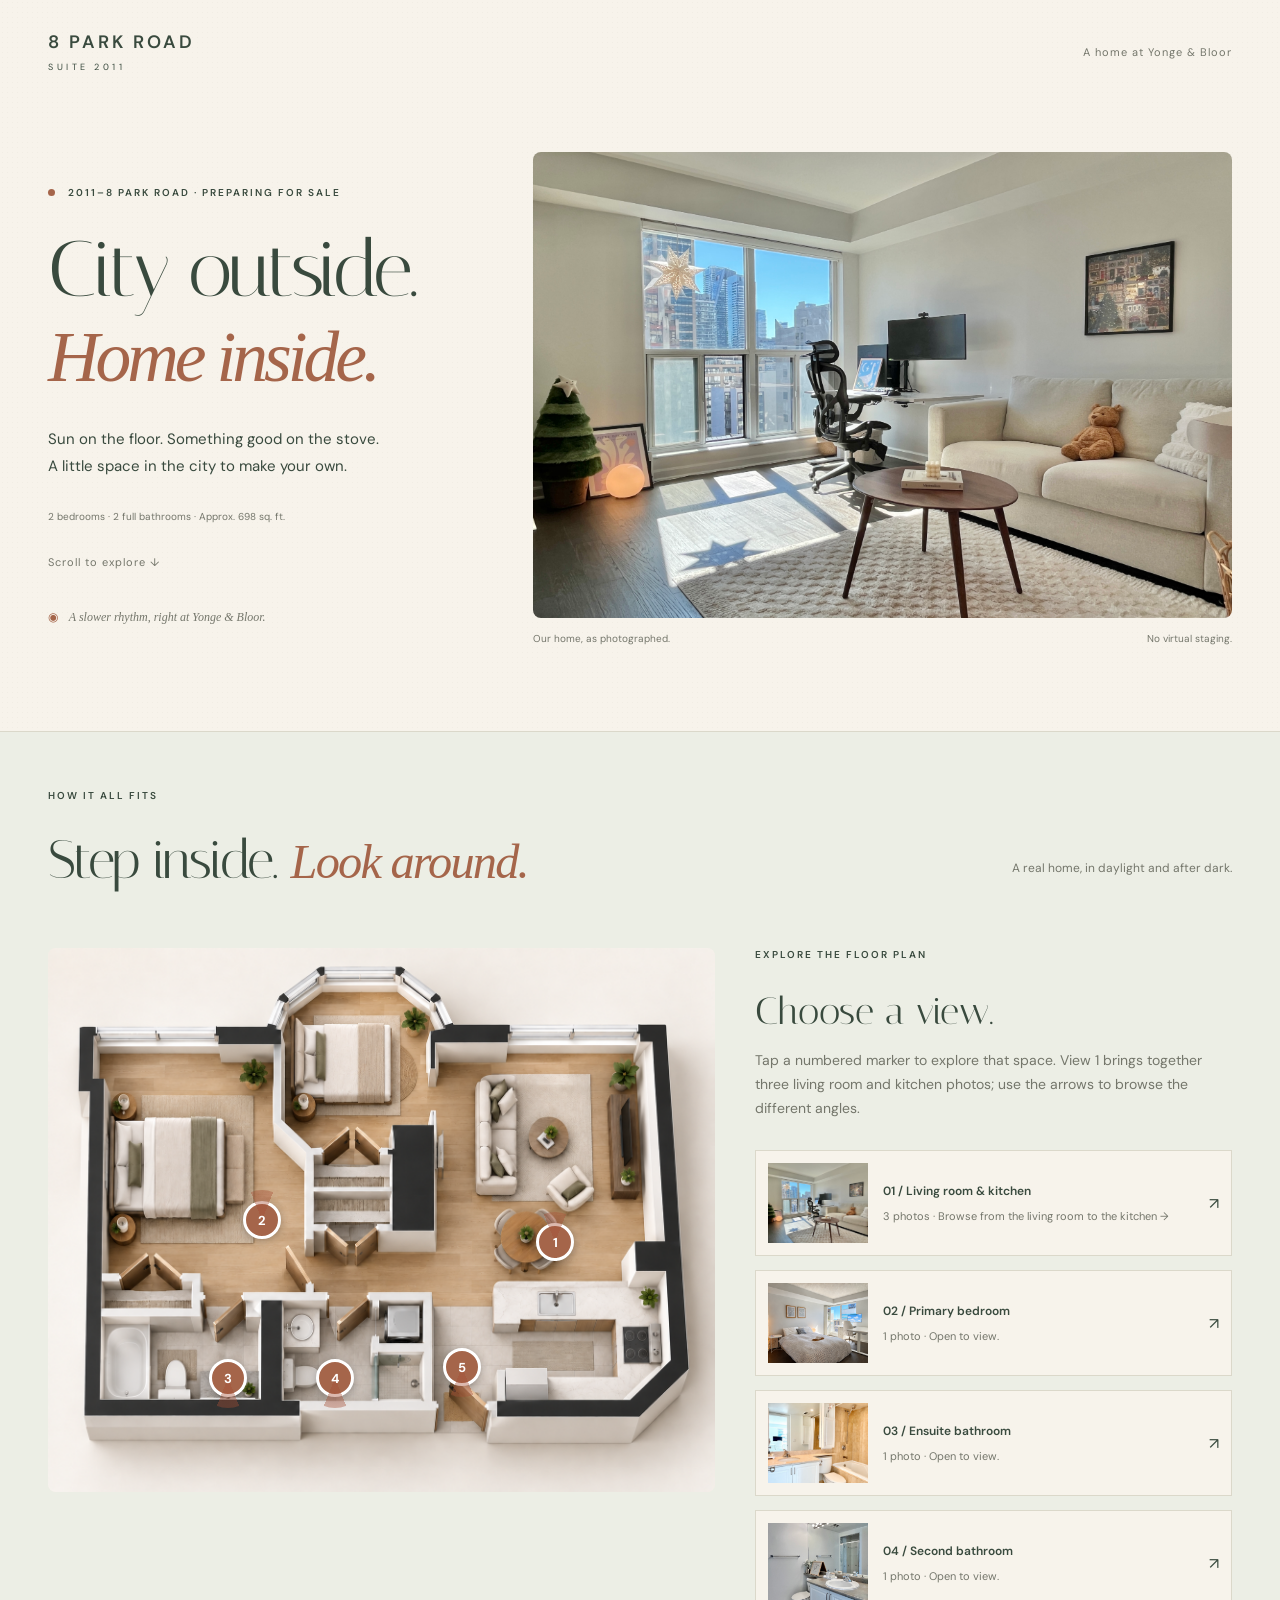
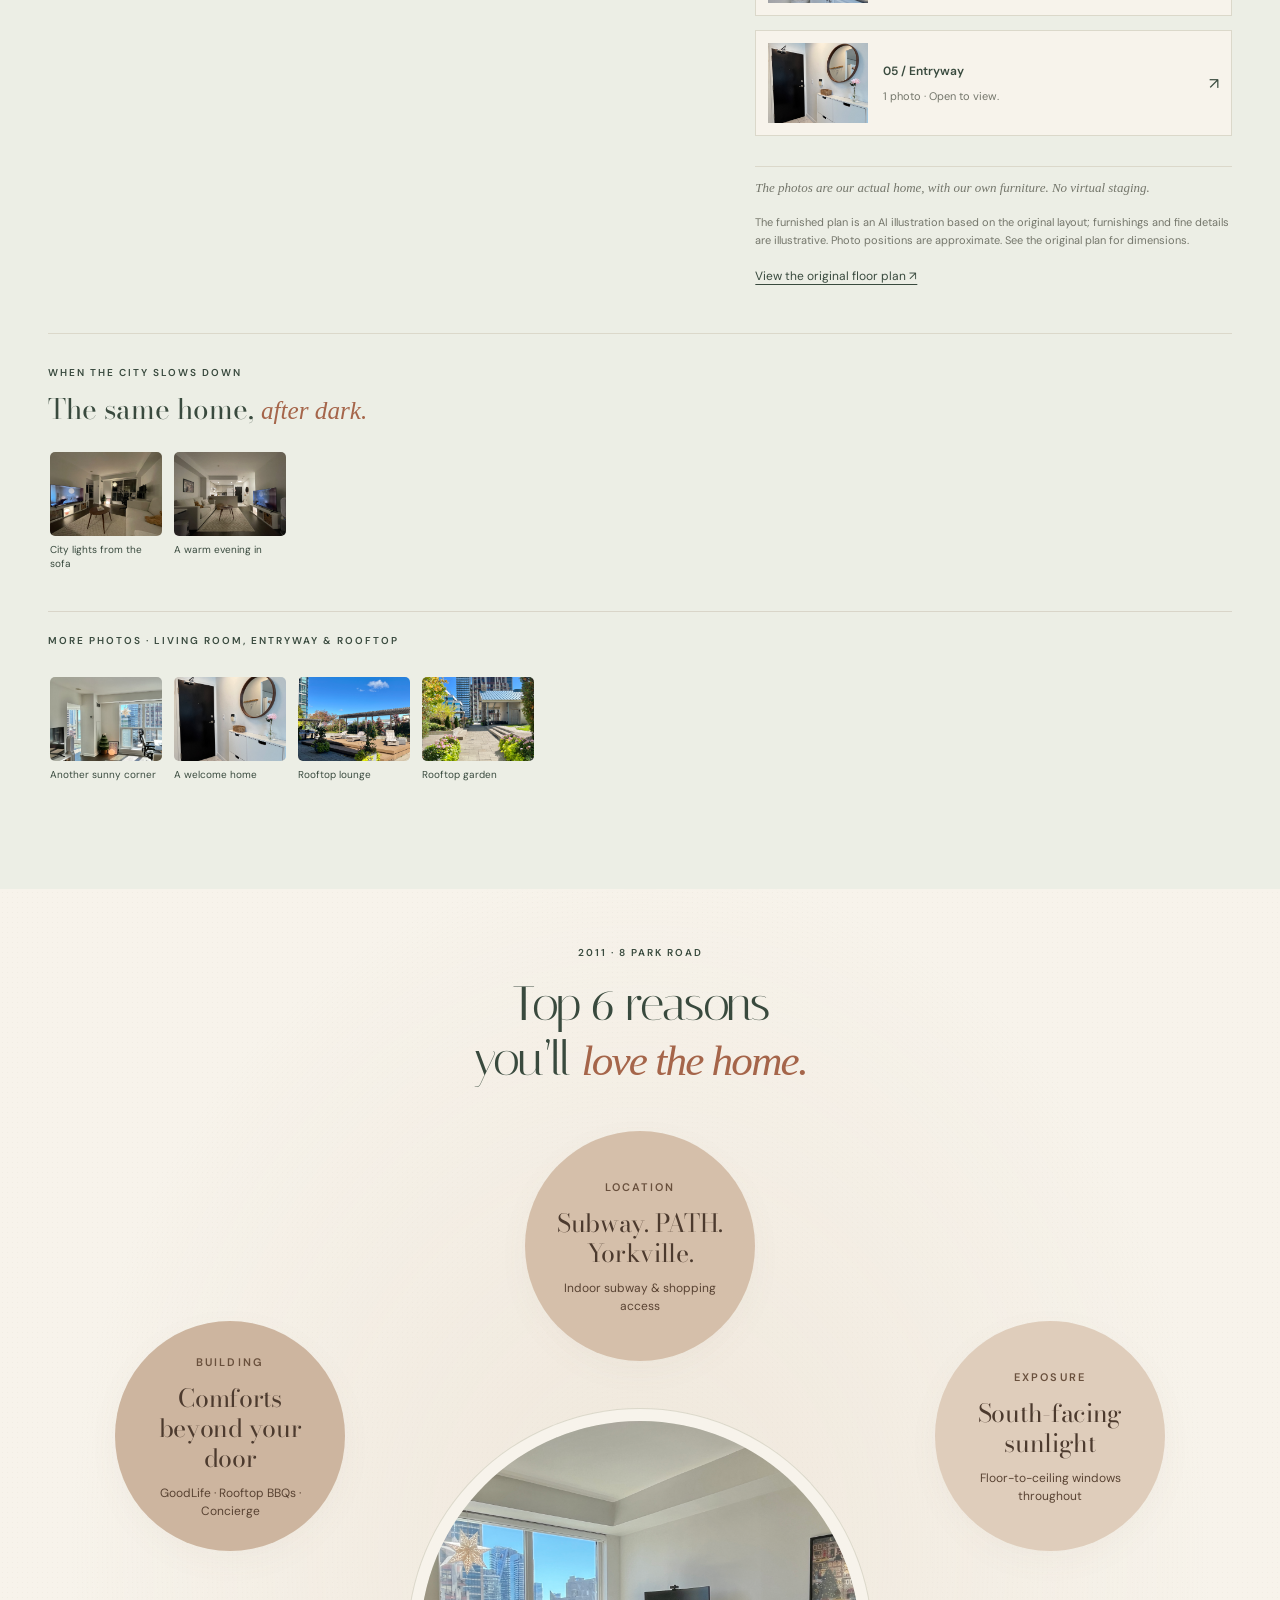
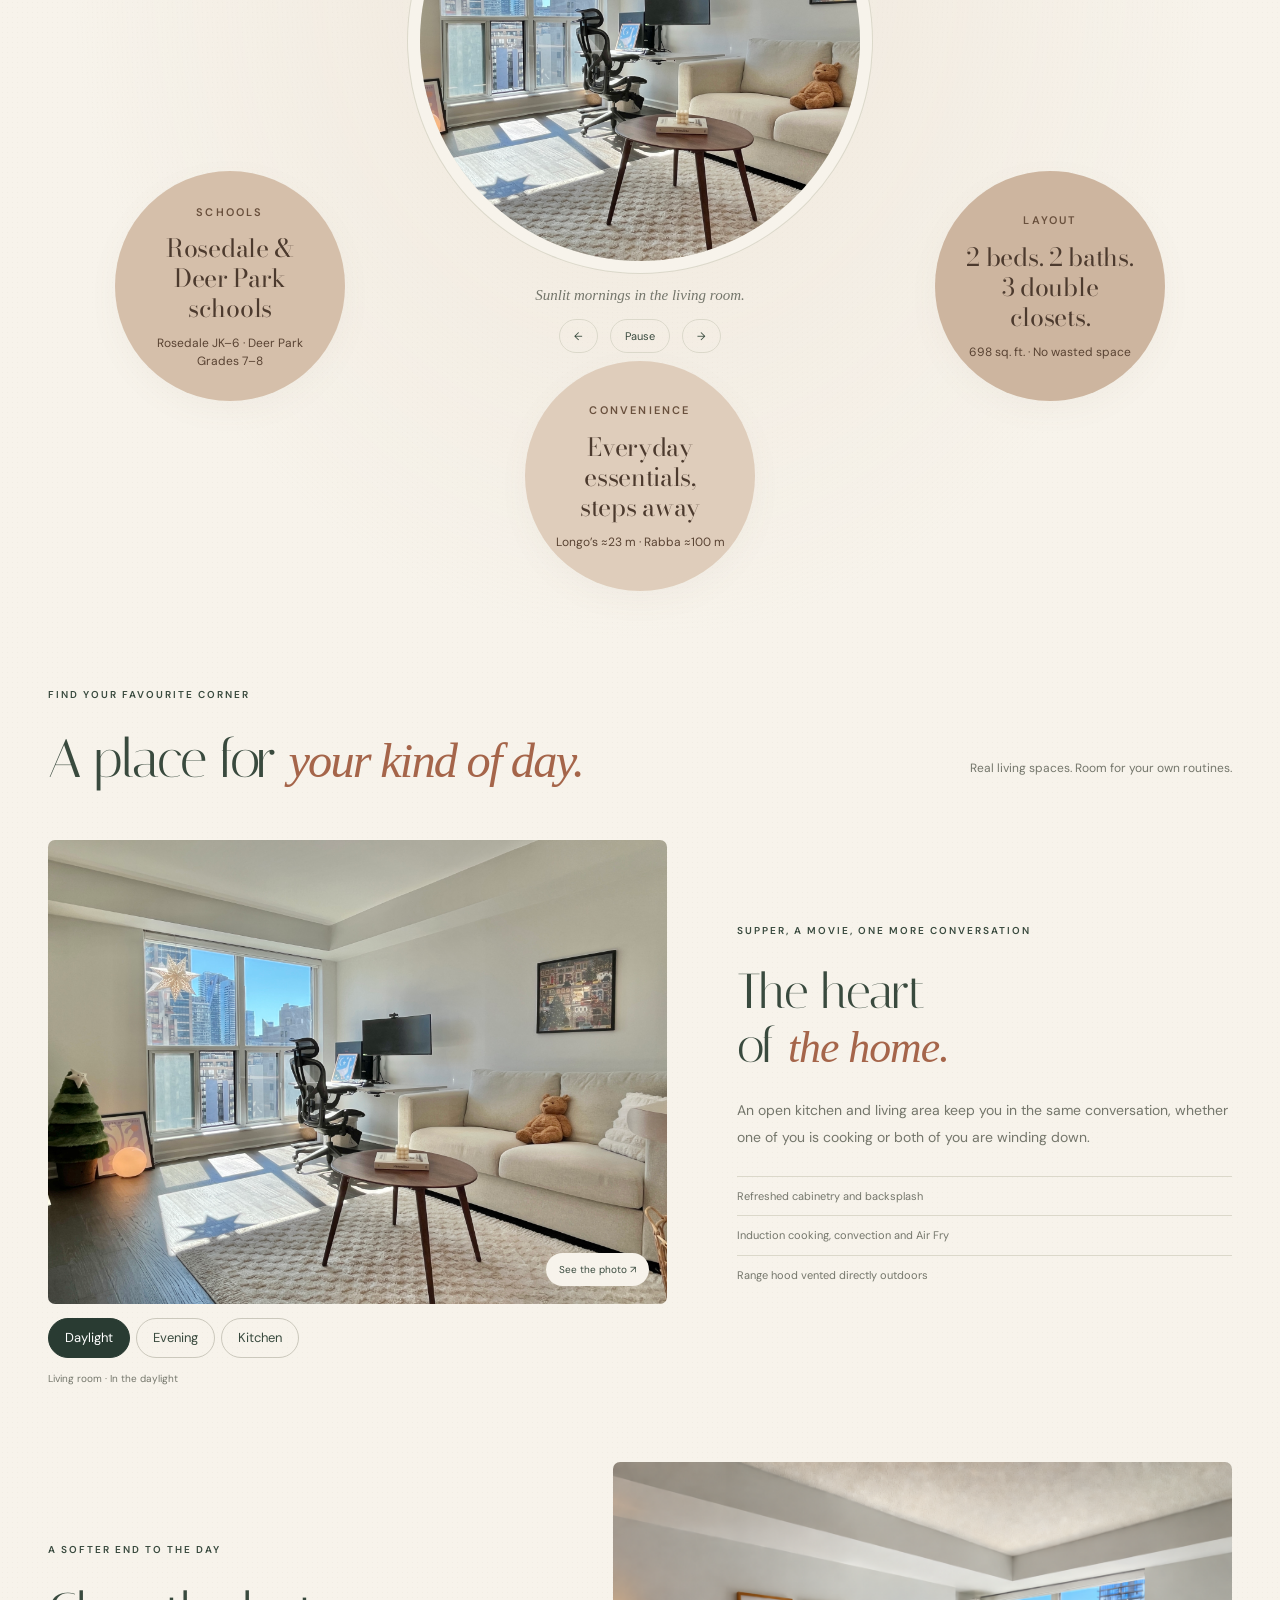
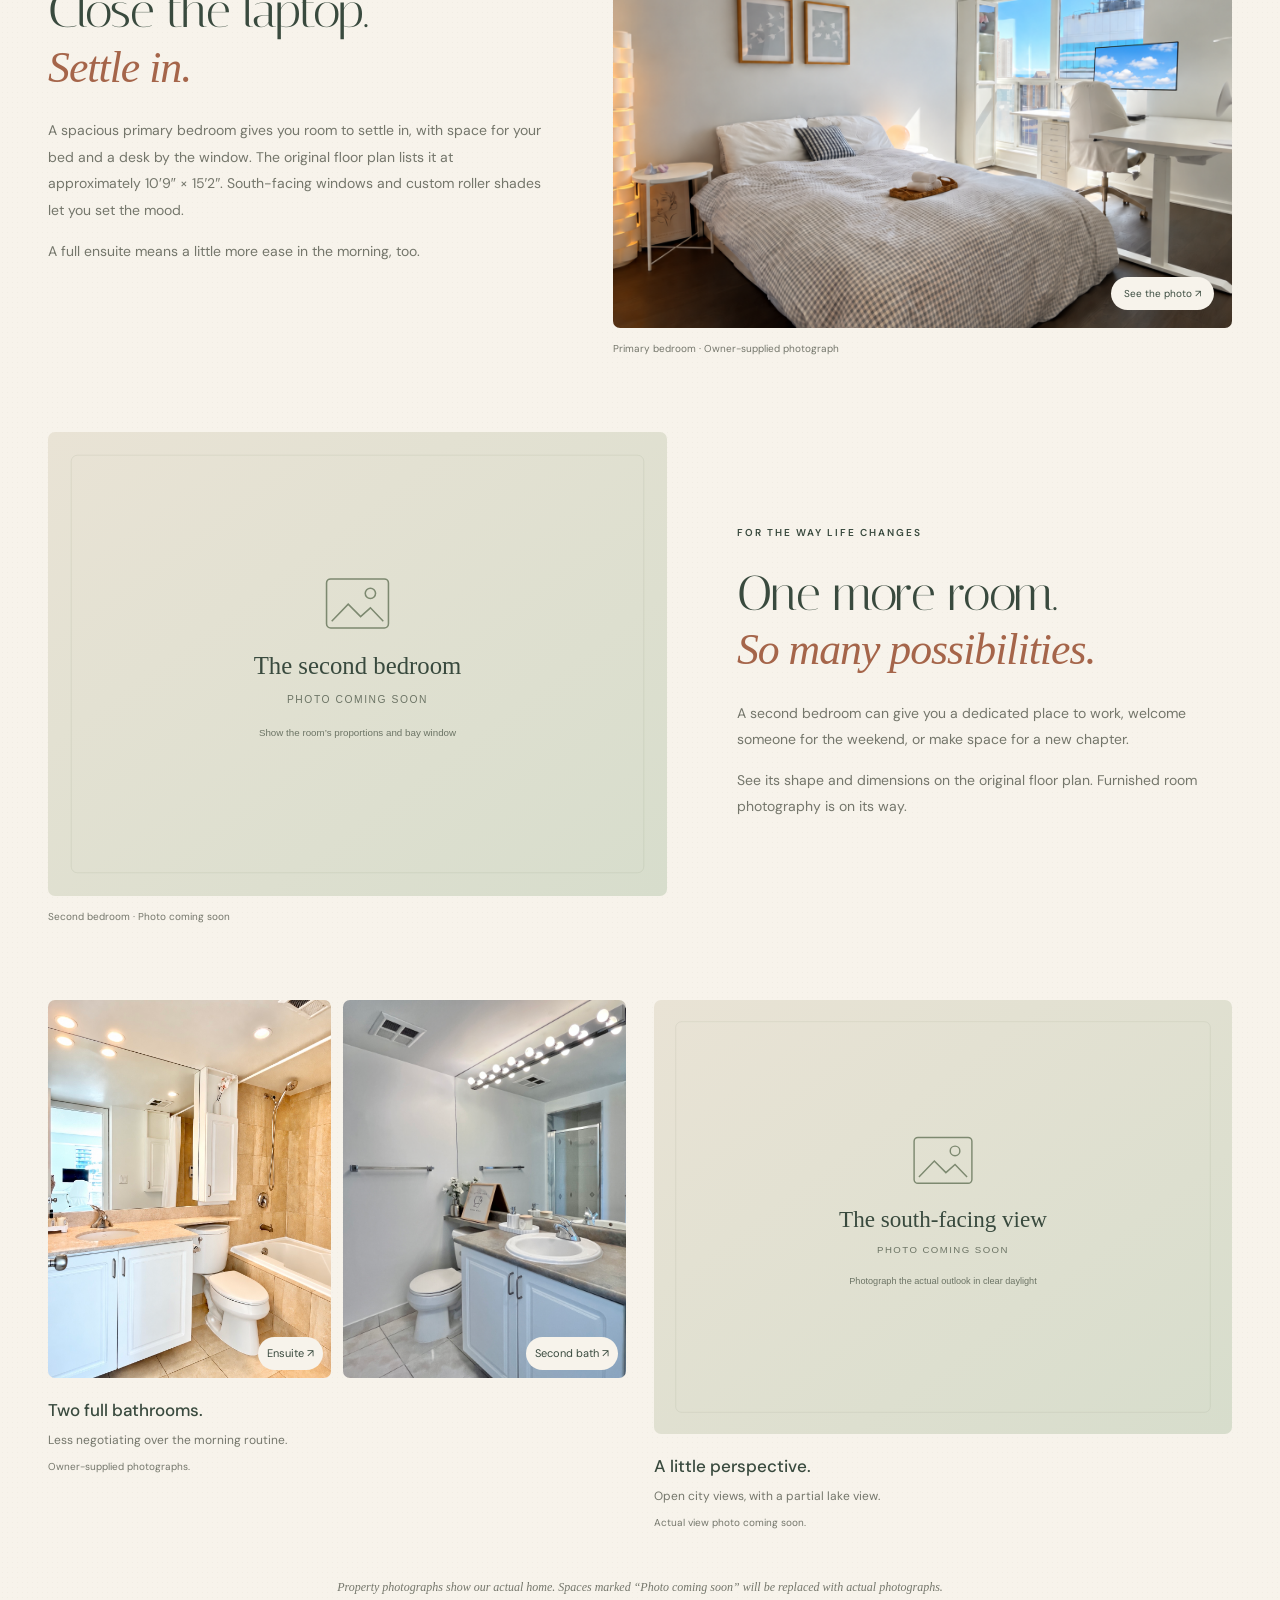
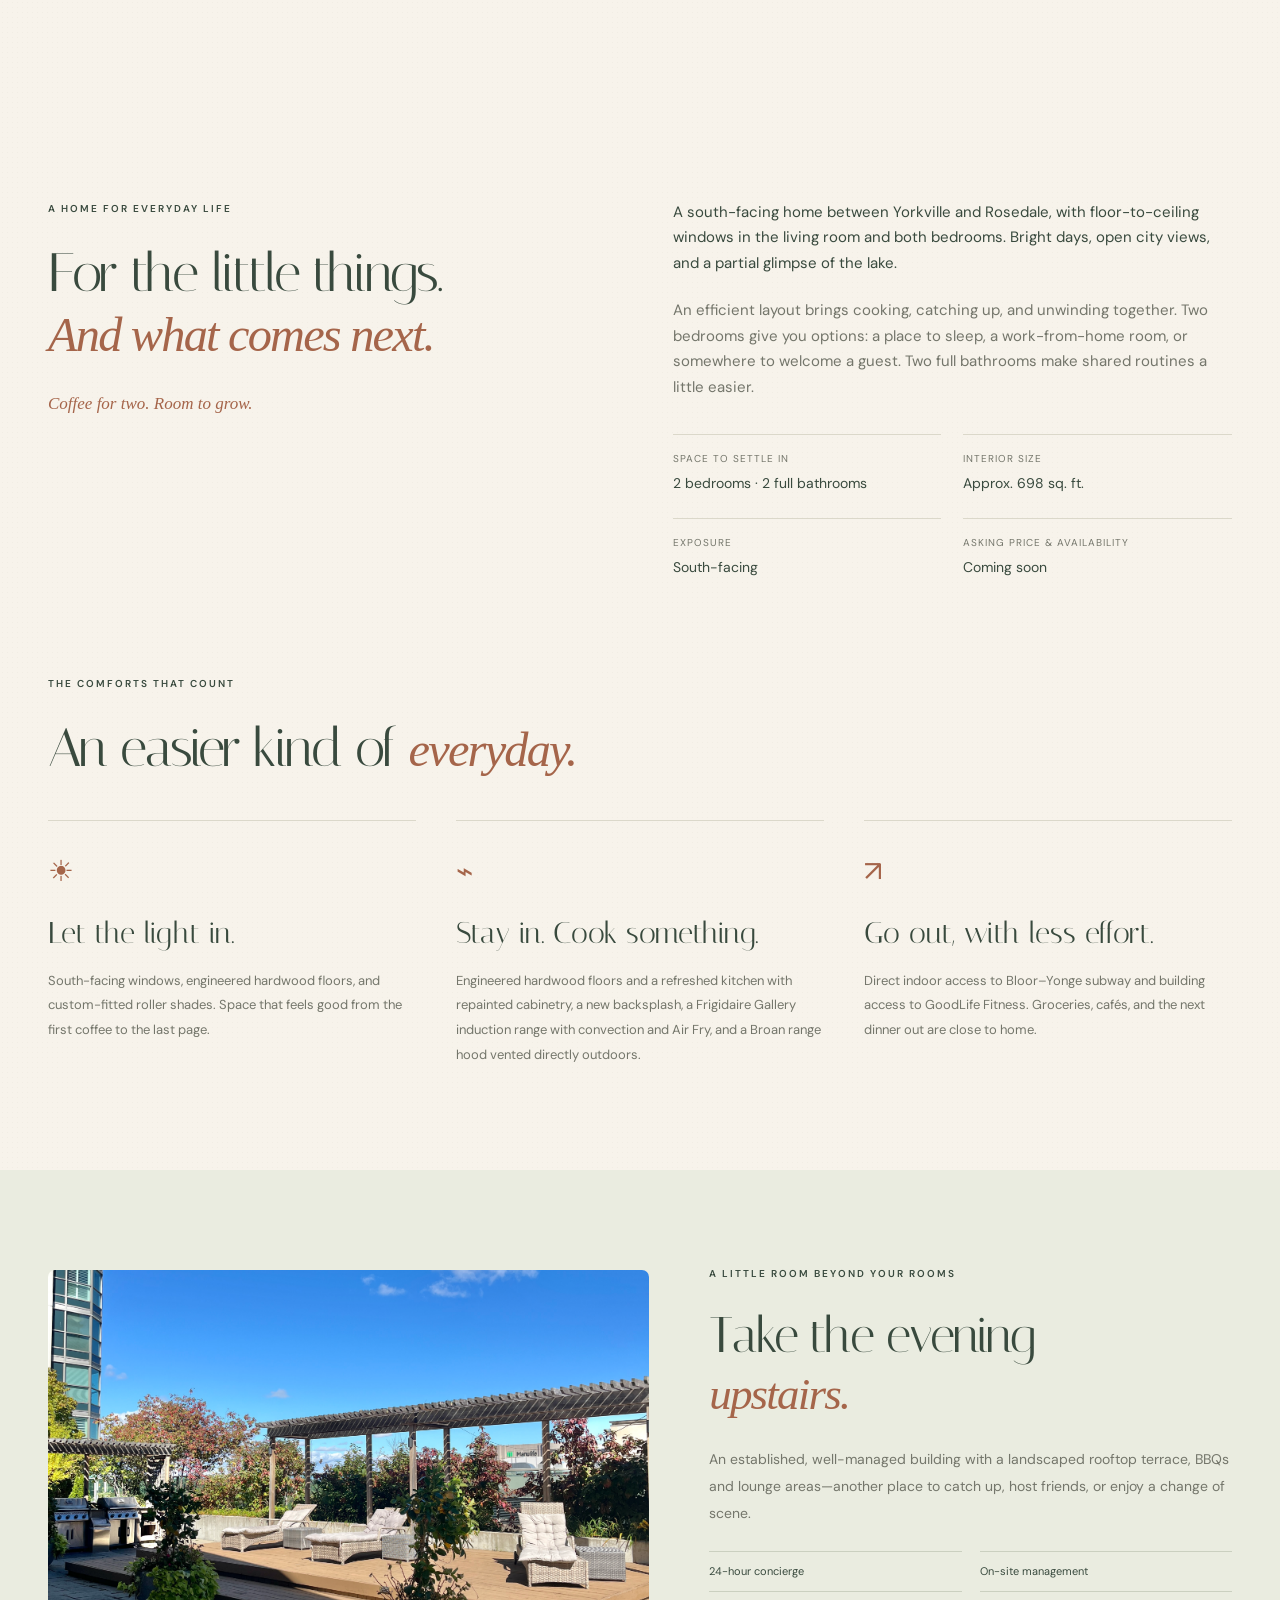
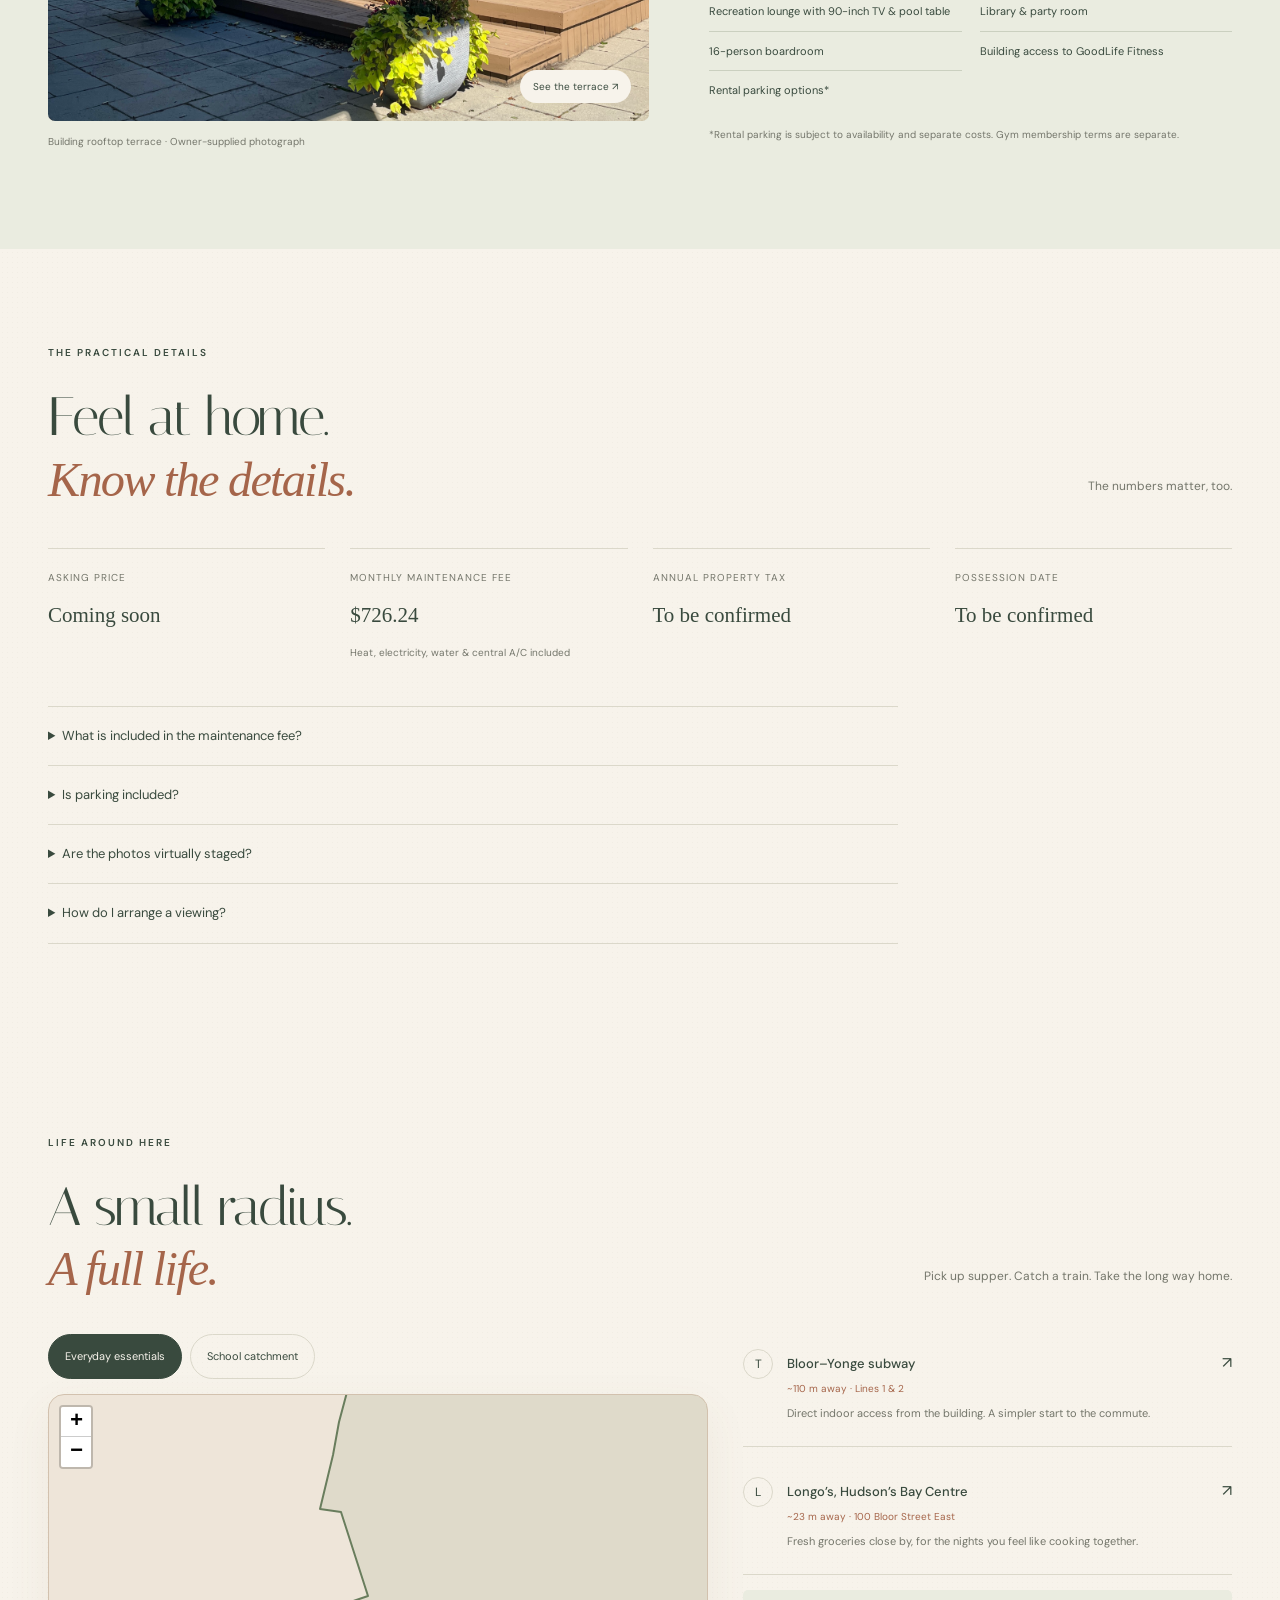
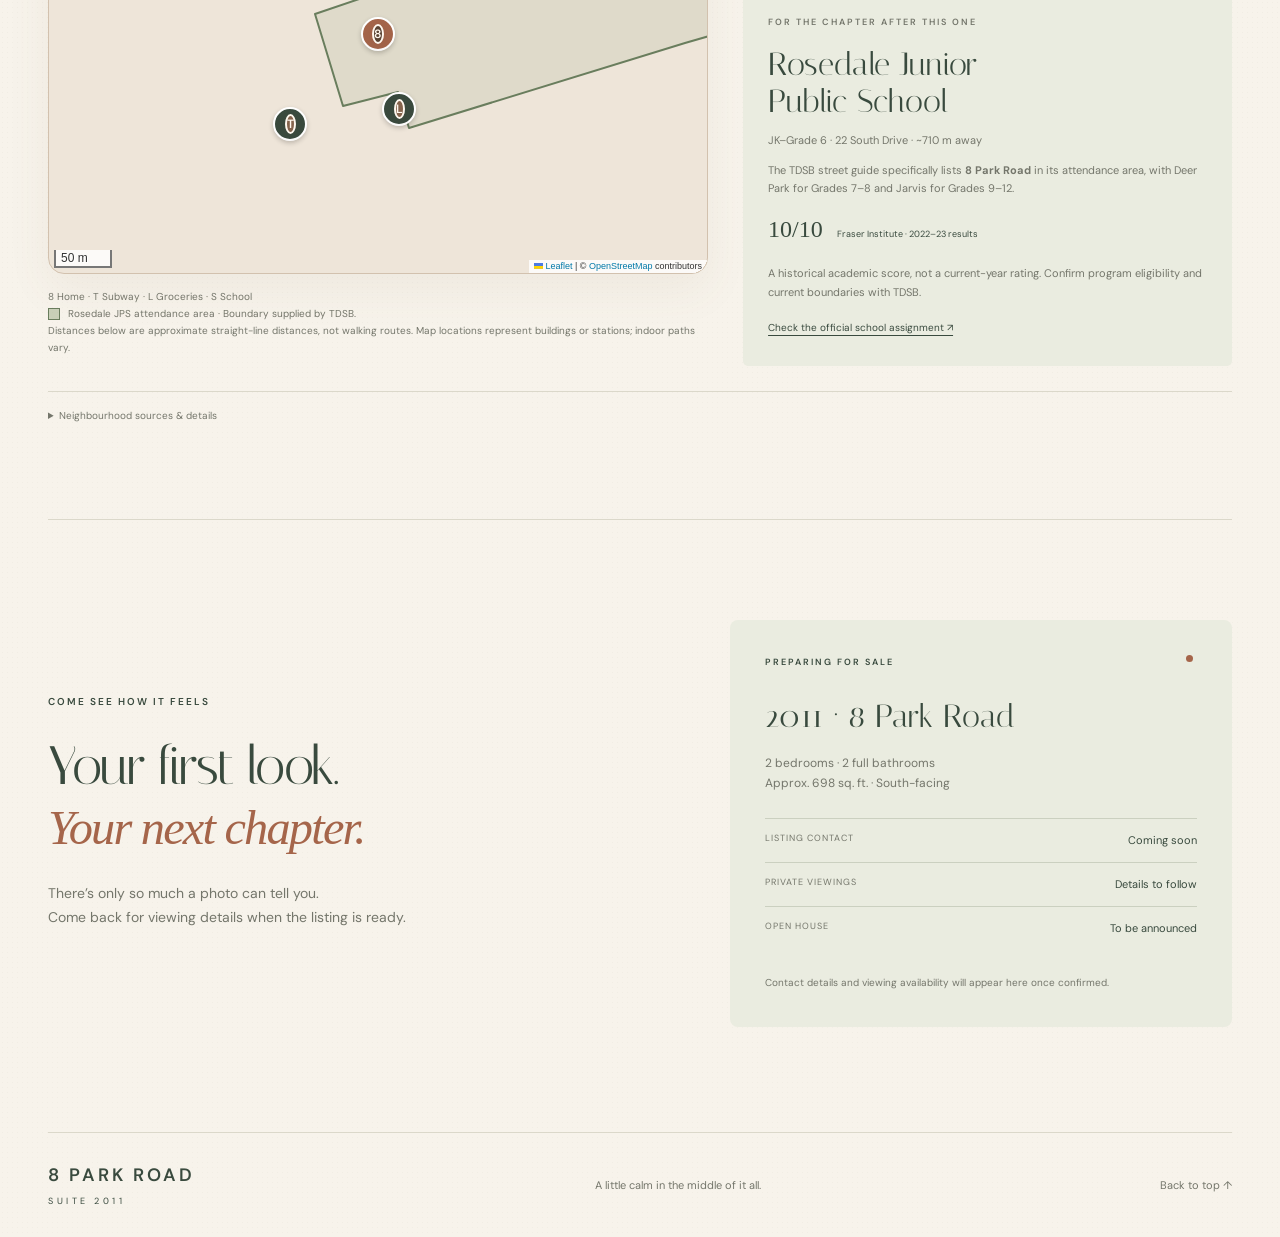
==== index.html @ 79d38946 "Remove custom shades from concise exposure highlight" ====
<!doctype html>
<html lang="en">
<head>
  <meta charset="utf-8">
  <meta name="viewport" content="width=device-width, initial-scale=1">
  <meta name="description" content="A cozy, south-facing two-bedroom, two-bathroom home at Yonge and Bloor. Explore real photos, an illustrated floor plan, and the neighbourhood around Suite 2011 at 8 Park Road.">
  <meta name="theme-color" content="#f5f2eb">
  <title>2011 · 8 Park Road | City outside. Home inside.</title>
  <link rel="stylesheet" href="site/vendor/leaflet.css">
  <link rel="stylesheet" href="site/styles.css?v=concise-reasons-12">
</head>
<body>
  <a class="skip" href="#main">Skip to content</a>
  <header class="header wrap">
    <a class="brand" href="#" aria-label="8 Park Road home">8 PARK ROAD<span>SUITE 2011</span></a>
    <span class="header-note">A home at Yonge & Bloor</span>
  </header>
  <main id="main">
    <section class="hero wrap" aria-labelledby="hero-title">
      <div class="hero-copy"><p class="eyebrow"><span class="dot"></span> 2011–8 Park Road · Preparing for sale</p><h1 id="hero-title">City outside.<br><em>Home inside.</em></h1><p class="intro">Sun on the floor. Something good on the stove.<br>A little space in the city to make your own.</p><p class="small-note">2 bedrooms · 2 full bathrooms · Approx. 698 sq. ft.</p><p class="scroll-cue">Scroll to explore ↓</p><div class="mood-note"><span aria-hidden="true">◉</span> A slower rhythm, right at Yonge & Bloor.</div></div>
      <figure class="home-hero"><img src="site/assets/living-daylight.jpg" alt="Sunlit living room with a sofa and desk beside the south-facing windows" width="1824" height="1368" fetchpriority="high"><figcaption><span>Our home, as photographed.</span><small>No virtual staging.</small></figcaption></figure>
    </section>
    <section class="section gallery-section" id="gallery" aria-labelledby="gallery-title">
      <div class="wrap">
        <div class="section-heading"><div><p class="eyebrow">How it all fits</p><h2 id="gallery-title">Step inside. <em>Look around.</em></h2></div><p class="muted">A real home, in daylight and after dark.</p></div>
        <div class="floorplan-tour">
          <div class="plan-frame">
            <img src="site/assets/2011_8Park_floorplan_reimagined.png?v=horizontal-bed-2" alt="Illustrated furnished floor plan of Suite 2011: primary bedroom left, second bedroom at the bay window with its bed oriented left to right, living room right, kitchen and two bathrooms below" width="1389" height="1132" loading="lazy">
            <a class="view-marker" style="left:32%;top:50%;--direction:0deg" href="site/assets/primary-bedroom.png" data-view="3" aria-label="View 2: primary bedroom"><span>2</span></a>
            <a class="view-marker" style="left:27%;top:79%;--direction:180deg" href="site/assets/bathroom-ensuite.jpg" data-view="4" aria-label="View 3: ensuite bathroom"><span>3</span></a>
            <a class="view-marker" style="left:43%;top:79%;--direction:180deg" href="site/assets/bathroom-shower.jpg" data-view="5" aria-label="View 4: second bathroom"><span>4</span></a>
            <a class="view-marker" style="left:62%;top:77%;--direction:180deg" href="site/assets/entryway.jpg" data-view="9" aria-label="View 5: entryway"><span>5</span></a>
          <a class="view-marker" style="left:76%;top:54%;--direction:0deg" href="site/assets/living-daylight.jpg" data-view="6" data-tour="living" aria-label="View 1: living room and kitchen, browse three photos"><span>1</span></a>
          </div>
          <div class="tour-copy"><p class="eyebrow">Explore the floor plan</p><h3>Choose a view.</h3><p>Tap a numbered marker to explore that space. View 1 brings together three living room and kitchen photos; use the arrows to browse the different angles.</p>
            <div class="view-list"><a class="view-card" href="site/assets/living-daylight.jpg" data-view="6" data-tour="living"><img src="site/assets/living-daylight.jpg" alt="Living room and kitchen photo collection" loading="lazy" width="1824" height="1368"><span><b>01 / Living room & kitchen</b><small>3 photos · Browse from the living room to the kitchen →</small></span><span aria-hidden="true">↗</span></a><a class="view-card" href="site/assets/primary-bedroom.png" data-view="3" data-tour="bedroom"><img src="site/assets/primary-bedroom.png" alt="Primary bedroom" loading="lazy" width="160" height="120"><span><b>02 / Primary bedroom</b><small>1 photo · Open to view.</small></span><span aria-hidden="true">↗</span></a><a class="view-card" href="site/assets/bathroom-ensuite.jpg" data-view="4" data-tour="ensuite"><img src="site/assets/bathroom-ensuite.jpg" alt="Ensuite bathroom" loading="lazy" width="160" height="120"><span><b>03 / Ensuite bathroom</b><small>1 photo · Open to view.</small></span><span aria-hidden="true">↗</span></a><a class="view-card" href="site/assets/bathroom-shower.jpg" data-view="5" data-tour="bathroom"><img src="site/assets/bathroom-shower.jpg" alt="Second bathroom" loading="lazy" width="160" height="120"><span><b>04 / Second bathroom</b><small>1 photo · Open to view.</small></span><span aria-hidden="true">↗</span></a><a class="view-card" href="site/assets/entryway.jpg" data-view="9" data-tour="entry"><img src="site/assets/entryway.jpg" alt="Entryway" loading="lazy" width="160" height="120"><span><b>05 / Entryway</b><small>1 photo · Open to view.</small></span><span aria-hidden="true">↗</span></a></div>
            <p class="photo-truth">The photos are our actual home, with our own furniture. No virtual staging.</p><p class="plan-note">The furnished plan is an AI illustration based on the original layout; furnishings and fine details are illustrative. Photo positions are approximate. See the original plan for dimensions.</p>
            <a class="plan-link" href="site/assets/2011_8Park_floorplan.png" data-view="12">View the original floor plan ↗</a>
          </div>
        </div>
        <div class="evening-gallery" aria-labelledby="evening-title"><div class="evening-heading"><p class="eyebrow">When the city slows down</p><h3 id="evening-title">The same home, <em>after dark.</em></h3></div><div class="extra-photo-grid evening-thumbnails" aria-label="Evening photographs"><a href="site/assets/living-to-windows.jpg" data-view="1" data-tour="evening"><img src="site/assets/living-to-windows.jpg" alt="Living room looking toward the windows at night" loading="lazy" width="1600" height="1200"><span>City lights from the sofa <span aria-hidden="true">↗</span></span></a><a href="site/assets/living-to-kitchen.jpg" data-view="0" data-tour="evening"><img src="site/assets/living-to-kitchen.jpg" alt="Living room looking toward the warmly lit kitchen in the evening" loading="lazy" width="1600" height="1200"><span>A warm evening in <span aria-hidden="true">↗</span></span></a></div></div>
        <div class="extra-views"><p class="eyebrow">More photos · Living room, entryway & rooftop</p><div class="extra-photo-grid"><a href="site/assets/living-sunlight-angle.jpg" data-view="8" data-tour="extras"><img src="site/assets/living-sunlight-angle.jpg" alt="Living room with sunlight across the floor and a view toward the bedroom doorway." loading="lazy" width="1368" height="1824"><span>Another sunny corner <span aria-hidden="true">↗</span></span></a><a href="site/assets/entryway.jpg" data-view="9" data-tour="extras"><img src="site/assets/entryway.jpg" alt="Entryway with a round mirror and shoe storage." loading="lazy" width="1368" height="1824"><span>A welcome home <span aria-hidden="true">↗</span></span></a><a href="site/assets/rooftop-lounge.jpg" data-view="10" data-tour="extras"><img src="site/assets/rooftop-lounge.jpg" alt="Rooftop terrace with lounge chairs, planting, and barbecues." loading="lazy" width="1368" height="1824"><span>Rooftop lounge <span aria-hidden="true">↗</span></span></a><a href="site/assets/rooftop-garden.jpg" data-view="11" data-tour="extras"><img src="site/assets/rooftop-garden.jpg" alt="Landscaped rooftop walkway with flowers and trees." loading="lazy" width="1368" height="1824"><span>Rooftop garden <span aria-hidden="true">↗</span></span></a></div></div>
      </div>
    </section>
    <section class="home-orbit wrap" aria-labelledby="orbit-title"><p class="eyebrow">2011 · 8 Park Road</p><h2 id="orbit-title">Top 6 reasons<br>you’ll <em>love the home.</em></h2><div class="orbit-layout"><ul class="orbit-features"><li class="orbit-feature feature-0"><span class="reason-visual" aria-hidden="true"><svg viewBox="0 0 32 32" fill="none" stroke="currentColor" stroke-width="1.3" stroke-linecap="round" stroke-linejoin="round" aria-hidden="true"><path d="M8 3h16v20H8z M8 15h16 M12 7h3 M18 7h3 M12 19h1 M19 19h1 M10 23l-3 6 M22 23l3 6"/></svg></span><div class="reason-copy"><span class="eyebrow">Location</span><b>Subway. PATH. Yorkville.</b><small class="reason-short">Indoor subway &amp; shopping access</small><p class="reason-detail">Yorkville–Rosedale location. <strong>Indoor subway + underground shopping access</strong> · Lines 1 &amp; 2 · Stay indoors in winter.</p></div></li><li class="orbit-feature feature-1"><span class="reason-visual" aria-hidden="true"><img src="site/assets/living-daylight.jpg" alt="" loading="lazy" width="100" height="100"></span><div class="reason-copy"><span class="eyebrow">Exposure</span><b>South-facing sunlight</b><small class="reason-short">Floor-to-ceiling windows throughout</small><p class="reason-detail"><strong>South-facing, floor-to-ceiling windows</strong> in the living room + both bedrooms · City + partial lake views.</p></div></li><li class="orbit-feature feature-2"><span class="reason-visual" aria-hidden="true"><img src="site/assets/primary-bedroom.png" alt="" loading="lazy" width="100" height="100"></span><div class="reason-copy"><span class="eyebrow">Layout</span><b>2 beds. 2 baths. 3 double closets.</b><small class="reason-short">698 sq. ft. · No wasted space</small><p class="reason-detail">Approx. 698 sq. ft. · Open layout · Spacious primary · No wasted space. Bedroom + hallway closets · Owner-occupier comfort + long-term rental appeal.</p></div></li><li class="orbit-feature feature-3"><span class="reason-visual" aria-hidden="true"><svg viewBox="0 0 32 32" fill="none" stroke="currentColor" stroke-width="1.3" stroke-linecap="round" stroke-linejoin="round" aria-hidden="true"><path d="M5 11h22l-2 17H7z M11 11V8a5 5 0 0 1 10 0v3"/></svg></span><div class="reason-copy"><span class="eyebrow">Convenience</span><b>Everyday essentials, steps away</b><small class="reason-short">Longo’s ≈23 m · Rabba ≈100 m</small><p class="reason-detail"><strong>Longo’s ≈23 m · 24-hour Rabba ≈100 m.</strong> H-Mart, Shoppers, Holt Renfrew, cafés + dining nearby · U of T + hospitals within easy reach.</p></div></li><li class="orbit-feature feature-4"><span class="reason-visual" aria-hidden="true"><svg viewBox="0 0 32 32" fill="none" stroke="currentColor" stroke-width="1.3" stroke-linecap="round" stroke-linejoin="round" aria-hidden="true"><path d="M4 13l12-9 12 9 M7 12v17h18V12 M13 29v-9h6v9 M12 13h8"/></svg></span><div class="reason-copy"><span class="eyebrow">Schools</span><b>Rosedale &amp; Deer Park schools</b><small class="reason-short">Rosedale JK–6 · Deer Park Grades 7–8</small><p class="reason-detail"><strong>Rosedale Junior PS (JK–6)</strong> · Top-performing public elementary school. Deer Park Junior &amp; Senior PS (Grades 7–8).</p></div></li><li class="orbit-feature feature-5"><span class="reason-visual" aria-hidden="true"><img src="site/assets/rooftop-lounge.jpg" alt="" loading="lazy" width="100" height="100"></span><div class="reason-copy"><span class="eyebrow">Building</span><b>Comforts beyond your door</b><small class="reason-short">GoodLife · Rooftop BBQs · Concierge</small><p class="reason-detail">GoodLife access* · Rooftop BBQs · 24-hour concierge. <strong>$726.24/month</strong> includes hydro, heat, water + A/C. *Gym membership separate.</p></div></li></ul><figure class="orbit-photo"><div class="orbit-circle"><img class="orbit-image is-visible" src="site/assets/living-daylight.jpg" alt="Sunlit living room with a sofa beside the windows" width="1824" height="1368"><img class="orbit-image" alt="" width="1824" height="1368" aria-hidden="true"></div><figcaption>Sunlit mornings in the living room.</figcaption><div class="orbit-controls"><button type="button" class="orbit-prev" aria-label="Previous interior photo">←</button><button type="button" class="orbit-pause" aria-label="Pause interior slideshow">Pause</button><button type="button" class="orbit-next" aria-label="Next interior photo">→</button></div></figure></div></section>
    <section class="room-stories wrap section" id="rooms" aria-labelledby="rooms-title"><div class="section-heading"><div><p class="eyebrow">Find your favourite corner</p><h2 id="rooms-title">A place for <em>your kind of day.</em></h2></div><p class="muted">Real living spaces. Room for your own routines.</p></div>
      <article class="room-story"><figure class="story-photo living-scenes"><a class="scene-main" href="site/assets/living-daylight.jpg" data-view="6" aria-label="Open the selected living room or kitchen photograph"><img src="site/assets/living-daylight.jpg" alt="Sunlit living room with a sofa and desk beside the windows" loading="lazy" width="1824" height="1368"><span class="photo-expand">See the photo ↗</span></a><div class="scene-selector" role="group" aria-label="Living and kitchen photo views"><a href="site/assets/living-daylight.jpg" data-scene="6" aria-current="true">Daylight</a><a href="site/assets/living-to-windows.jpg" data-scene="1">Evening</a><a href="site/assets/kitchen-daylight.jpg" data-scene="7">Kitchen</a></div><figcaption aria-live="polite">Living room · In the daylight</figcaption></figure><div class="story-copy"><p class="eyebrow">Supper, a movie, one more conversation</p><h3>The heart<br>of <em>the home.</em></h3><p>An open kitchen and living area keep you in the same conversation, whether one of you is cooking or both of you are winding down.</p><ul class="quiet-features"><li>Refreshed cabinetry and backsplash</li><li>Induction cooking, convection and Air Fry</li><li>Range hood vented directly outdoors</li></ul></div></article>
      <article class="room-story reverse"><figure class="story-photo"><a href="site/assets/primary-bedroom.png" data-view="3"><img src="site/assets/primary-bedroom.png" alt="Primary bedroom with a bed, warm lighting, and a desk beside the bright windows" loading="lazy" width="1445" height="1088"><span class="photo-expand">See the photo ↗</span></a><figcaption>Primary bedroom · Owner-supplied photograph</figcaption></figure><div class="story-copy"><p class="eyebrow">A softer end to the day</p><h3>Close the laptop.<br><em>Settle in.</em></h3><p>A spacious primary bedroom gives you room to settle in, with space for your bed and a desk by the window. The original floor plan lists it at approximately 10′9″ × 15′2″. South-facing windows and custom roller shades let you set the mood.</p><p class="muted">A full ensuite means a little more ease in the morning, too.</p></div></article>
      <article class="room-story"><figure class="story-photo"><img src="site/assets/placeholders/second-bedroom.svg" alt="Placeholder for a future actual photograph of the second bedroom" loading="lazy" width="1200" height="900"><figcaption>Second bedroom · Photo coming soon</figcaption></figure><div class="story-copy"><p class="eyebrow">For the way life changes</p><h3>One more room.<br><em>So many possibilities.</em></h3><p>A second bedroom can give you a dedicated place to work, welcome someone for the weekend, or make space for a new chapter.</p><p class="muted">See its shape and dimensions on the original floor plan. Furnished room photography is on its way.</p></div></article>
      <div class="detail-pair"><figure class="story-photo"><div class="bathroom-photos"><a href="site/assets/bathroom-ensuite.jpg" data-view="4"><img src="site/assets/bathroom-ensuite.jpg" alt="Ensuite bathroom with a vanity and bathtub with shower" loading="lazy" width="1087" height="1449"><span class="photo-expand">Ensuite ↗</span></a><a href="site/assets/bathroom-shower.jpg" data-view="5"><img src="site/assets/bathroom-shower.jpg" alt="Second bathroom with a vanity and glass shower enclosure" loading="lazy" width="1368" height="1824"><span class="photo-expand">Second bath ↗</span></a></div><figcaption><b>Two full bathrooms.</b> Less negotiating over the morning routine.<small>Owner-supplied photographs.</small></figcaption></figure><figure class="story-photo"><img src="site/assets/placeholders/south-view.svg" alt="Placeholder for a future actual photograph of the south-facing city view" loading="lazy" width="1200" height="900"><figcaption><b>A little perspective.</b> Open city views, with a partial lake view.<small>Actual view photo coming soon.</small></figcaption></figure></div>
      <p class="photo-policy">Property photographs show our actual home. Spaces marked “Photo coming soon” will be replaced with actual photographs.</p>
    </section>
    <section class="section wrap residence" id="residence" aria-labelledby="residence-title"><div><p class="eyebrow">A home for everyday life</p><h2 id="residence-title">For the little things.<br><em>And what comes next.</em></h2><p class="handwritten">Coffee for two. Room to grow.</p></div><div class="residence-copy"><p>A south-facing home between Yorkville and Rosedale, with floor-to-ceiling windows in the living room and both bedrooms. Bright days, open city views, and a partial glimpse of the lake.</p><p class="muted">An efficient layout brings cooking, catching up, and unwinding together. Two bedrooms give you options: a place to sleep, a work-from-home room, or somewhere to welcome a guest. Two full bathrooms make shared routines a little easier.</p><dl class="facts"><div><dt>Space to settle in</dt><dd>2 bedrooms · 2 full bathrooms</dd></div><div><dt>Interior size</dt><dd>Approx. 698 sq. ft.</dd></div><div><dt>Exposure</dt><dd>South-facing</dd></div><div><dt>Asking price & availability</dt><dd>Coming soon</dd></div></dl></div></section>
    <section class="rituals wrap" aria-labelledby="rituals-title"><p class="eyebrow">The comforts that count</p><h2 id="rituals-title">An easier kind of <em>everyday.</em></h2><div class="ritual-grid"><article><span class="ritual-icon" aria-hidden="true">☀</span><h3>Let the light in.</h3><p>South-facing windows, engineered hardwood floors, and custom-fitted roller shades. Space that feels good from the first coffee to the last page.</p></article><article><span class="ritual-icon" aria-hidden="true">⌁</span><h3>Stay in. Cook something.</h3><p>Engineered hardwood floors and a refreshed kitchen with repainted cabinetry, a new backsplash, a Frigidaire Gallery induction range with convection and Air Fry, and a Broan range hood vented directly outdoors.</p></article><article><span class="ritual-icon" aria-hidden="true">↗</span><h3>Go out, with less effort.</h3><p>Direct indoor access to Bloor–Yonge subway and building access to GoodLife Fitness. Groceries, cafés, and the next dinner out are close to home.</p></article></div></section>
    <section class="building-story section" aria-labelledby="building-title"><div class="wrap building-grid"><figure class="story-photo"><a href="site/assets/rooftop-lounge.jpg" data-view="10" data-tour="rooftop"><img src="site/assets/rooftop-lounge.jpg" alt="Rooftop terrace with lounge chairs, planting, and barbecues" loading="lazy" width="1368" height="1824" class="rooftop-cover"><span class="photo-expand">See the terrace ↗</span></a><figcaption>Building rooftop terrace · Owner-supplied photograph</figcaption></figure><div class="story-copy"><p class="eyebrow">A little room beyond your rooms</p><h2 id="building-title">Take the evening<br><em>upstairs.</em></h2><p>An established, well-managed building with a landscaped rooftop terrace, BBQs and lounge areas—another place to catch up, host friends, or enjoy a change of scene.</p><ul class="amenity-list"><li>24-hour concierge</li><li>On-site management</li><li>Recreation lounge with 90-inch TV & pool table</li><li>Library & party room</li><li>16-person boardroom</li><li>Building access to GoodLife Fitness</li><li>Rental parking options*</li></ul><p class="fine-print">*Rental parking is subject to availability and separate costs. Gym membership terms are separate.</p></div></div></section>
    <section class="section wrap practical" id="details" aria-labelledby="details-title"><div class="section-heading"><div><p class="eyebrow">The practical details</p><h2 id="details-title">Feel at home.<br><em>Know the details.</em></h2></div><p class="muted">The numbers matter, too.</p></div><div class="listing-facts"><div><span>Asking price</span><b>Coming soon</b></div><div><span>Monthly maintenance fee</span><b>$726.24</b><small>Heat, electricity, water & central A/C included</small></div><div><span>Annual property tax</span><b>To be confirmed</b></div><div><span>Possession date</span><b>To be confirmed</b></div></div><div class="buyer-questions"><details><summary>What is included in the maintenance fee?</summary><p>The owner-provided monthly fee is $726.24, including electricity (hydro), heat, water and central A/C.</p></details><details><summary>Is parking included?</summary><p>Rental parking options are available within the building, subject to availability and separate costs. No owned parking space is represented as included.</p></details><details><summary>Are the photos virtually staged?</summary><p>No. The property photos show the actual home with the owner’s furniture. The furnished floor plan is an AI illustration, and the original plan is linked for reference. Future-photo placeholders are clearly labelled.</p></details><details><summary>How do I arrange a viewing?</summary><p>Viewing times and the listing contact will be added when the home is ready for sale. You can explore the available photos and floor plan now.</p></details></div></section>
    <section class="section wrap neighbourhood" id="neighbourhood" aria-labelledby="neighbourhood-title"><div class="section-heading"><div><p class="eyebrow">Life around here</p><h2 id="neighbourhood-title">A small radius.<br><em>A full life.</em></h2></div><p class="muted">Pick up supper. Catch a train. Take the long way home.</p></div>
      <div class="neighbourhood-grid"><div><div class="map-toolbar" role="group" aria-label="Map views"><button type="button" data-map-view="nearby" aria-pressed="true">Everyday essentials</button><button type="button" data-map-view="school" aria-pressed="false">School catchment</button></div><div id="neighbourhood-map" aria-label="Map of 8 Park Road, nearby groceries, subway, and Rosedale Junior Public School attendance area"><p class="map-fallback">Explore the neighbourhood using the destination links alongside this map.</p></div><p class="map-note">8 Home · T Subway · L Groceries · S School<br><span class="catchment-swatch"></span> Rosedale JPS attendance area · Boundary supplied by TDSB.<br>Distances below are approximate straight-line distances, not walking routes. Map locations represent buildings or stations; indoor paths vary.</p></div>
      <div class="nearby-list"><a class="destination" href="https://www.google.com/maps/dir/?api=1&origin=8+Park+Road+Toronto&destination=Bloor-Yonge+Station+Toronto&travelmode=walking" target="_blank" rel="noopener"><span class="place-symbol">T</span><span><b>Bloor–Yonge subway</b><small>~110 m away · Lines 1 & 2</small><p>Direct indoor access from the building. A simpler start to the commute.</p></span><span aria-hidden="true">↗</span></a><a class="destination" href="https://www.google.com/maps/dir/?api=1&origin=8+Park+Road+Toronto&destination=Longos+100+Bloor+Street+East+Toronto&travelmode=walking" target="_blank" rel="noopener"><span class="place-symbol">L</span><span><b>Longo’s, Hudson’s Bay Centre</b><small>~23 m away · 100 Bloor Street East</small><p>Fresh groceries close by, for the nights you feel like cooking together.</p></span><span aria-hidden="true">↗</span></a><div class="school-card"><p class="eyebrow">For the chapter after this one</p><h3>Rosedale Junior<br>Public School</h3><p>JK–Grade 6 · 22 South Drive · ~710 m away</p><p>The TDSB street guide specifically lists <strong>8 Park Road</strong> in its attendance area, with Deer Park for Grades 7–8 and Jarvis for Grades 9–12.</p><span class="school-rating">10/10 <small>Fraser Institute · 2022–23 results</small></span><p class="map-note">A historical academic score, not a current-year rating. Confirm program eligibility and current boundaries with TDSB.</p><a class="plan-link" href="https://www.tdsb.on.ca/Find-your/StreetGuide/school/5271" target="_blank" rel="noopener">Check the official school assignment ↗</a></div></div></div>
      <details class="neighbourhood-sources"><summary>Neighbourhood sources & details</summary><p>School assignment and boundary: <a href="https://www.tdsb.on.ca/Find-your/StreetGuide/school/5271">TDSB street guide</a> and <a href="https://www.tdsb.on.ca/Find-your/School/By-Map/focusOnSchool/5271">TDSB attendance map</a>. School rating: <a href="https://www.fraserinstitute.org/sites/default/files/report-card-on-ontarios-elementary-schools-2024.pdf">Fraser Institute’s 2024 report</a> (2022–23 results). Station: <a href="https://www.ttc.ca/subway-stations/bloor-yonge-station">TTC</a>. Groceries: <a href="https://www.longos.com/store-details/Longo%27s%20Hudson%27s%20Bay%20Centre">Longo’s</a>. Map points: OpenStreetMap; school location: TDSB. Property features and indoor connections supplied by the owner. Researched October 6, 2026.</p></details>
    </section>
    <section class="section wrap contact viewing-section" id="contact" aria-labelledby="contact-title"><div><p class="eyebrow">Come see how it feels</p><h2 id="contact-title">Your first look.<br><em>Your next chapter.</em></h2><p>There’s only so much a photo can tell you.<br>Come back for viewing details when the listing is ready.</p></div><aside class="viewing-card" aria-label="Upcoming viewing information"><span class="dot"></span><p class="eyebrow">Preparing for sale</p><h3>2011 · 8 Park Road</h3><p>2 bedrooms · 2 full bathrooms<br>Approx. 698 sq. ft. · South-facing</p><dl><div><dt>Listing contact</dt><dd>Coming soon</dd></div><div><dt>Private viewings</dt><dd>Details to follow</dd></div><div><dt>Open house</dt><dd>To be announced</dd></div></dl><small>Contact details and viewing availability will appear here once confirmed.</small></aside></section>
  </main>
  <dialog class="photo-dialog" aria-labelledby="photo-title">
    <div class="dialog-top"><h2 id="photo-title"></h2><p id="photo-browse-hint"></p><button class="dialog-close" type="button" aria-label="Close photo">Close ×</button></div>
    <img id="tour-photo" alt="">
    <div class="dialog-bottom"><button class="photo-prev" type="button" aria-label="Previous photo">← Previous</button><span id="photo-count" aria-live="polite"></span><button class="photo-next" type="button" aria-label="Next photo">Next →</button></div>
  </dialog>
  <script src="site/tour.js" defer></script>
  <script src="site/slideshow.js" defer></script>
  <script src="site/vendor/leaflet.js" defer></script>
  <script src="site/assets/rosedale-catchment.js" defer></script>
  <script src="site/neighbourhood.js" defer></script>
  <footer class="wrap footer"><a class="brand" href="#">8 PARK ROAD<span>SUITE 2011</span></a><p>A little calm in the middle of it all.</p><a href="#main">Back to top ↑</a></footer>
</body>
</html>
---- site/vendor/leaflet.css ----
/* required styles */

.leaflet-pane,
.leaflet-tile,
.leaflet-marker-icon,
.leaflet-marker-shadow,
.leaflet-tile-container,
.leaflet-pane > svg,
.leaflet-pane > canvas,
.leaflet-zoom-box,
.leaflet-image-layer,
.leaflet-layer {
	position: absolute;
	left: 0;
	top: 0;
	}
.leaflet-container {
	overflow: hidden;
	}
.leaflet-tile,
.leaflet-marker-icon,
.leaflet-marker-shadow {
	-webkit-user-select: none;
	   -moz-user-select: none;
	        user-select: none;
	  -webkit-user-drag: none;
	}
/* Prevents IE11 from highlighting tiles in blue */
.leaflet-tile::selection {
	background: transparent;
}
/* Safari renders non-retina tile on retina better with this, but Chrome is worse */
.leaflet-safari .leaflet-tile {
	image-rendering: -webkit-optimize-contrast;
	}
/* hack that prevents hw layers "stretching" when loading new tiles */
.leaflet-safari .leaflet-tile-container {
	width: 1600px;
	height: 1600px;
	-webkit-transform-origin: 0 0;
	}
.leaflet-marker-icon,
.leaflet-marker-shadow {
	display: block;
	}
/* .leaflet-container svg: reset svg max-width decleration shipped in Joomla! (joomla.org) 3.x */
/* .leaflet-container img: map is broken in FF if you have max-width: 100% on tiles */
.leaflet-container .leaflet-overlay-pane svg {
	max-width: none !important;
	max-height: none !important;
	}
.leaflet-container .leaflet-marker-pane img,
.leaflet-container .leaflet-shadow-pane img,
.leaflet-container .leaflet-tile-pane img,
.leaflet-container img.leaflet-image-layer,
.leaflet-container .leaflet-tile {
	max-width: none !important;
	max-height: none !important;
	width: auto;
	padding: 0;
	}

.leaflet-container img.leaflet-tile {
	/* See: https://bugs.chromium.org/p/chromium/issues/detail?id=600120 */
	mix-blend-mode: plus-lighter;
}

.leaflet-container.leaflet-touch-zoom {
	-ms-touch-action: pan-x pan-y;
	touch-action: pan-x pan-y;
	}
.leaflet-container.leaflet-touch-drag {
	-ms-touch-action: pinch-zoom;
	/* Fallback for FF which doesn't support pinch-zoom */
	touch-action: none;
	touch-action: pinch-zoom;
}
.leaflet-container.leaflet-touch-drag.leaflet-touch-zoom {
	-ms-touch-action: none;
	touch-action: none;
}
.leaflet-container {
	-webkit-tap-highlight-color: transparent;
}
.leaflet-container a {
	-webkit-tap-highlight-color: rgba(51, 181, 229, 0.4);
}
.leaflet-tile {
	filter: inherit;
	visibility: hidden;
	}
.leaflet-tile-loaded {
	visibility: inherit;
	}
.leaflet-zoom-box {
	width: 0;
	height: 0;
	-moz-box-sizing: border-box;
	     box-sizing: border-box;
	z-index: 800;
	}
/* workaround for https://bugzilla.mozilla.org/show_bug.cgi?id=888319 */
.leaflet-overlay-pane svg {
	-moz-user-select: none;
	}

.leaflet-pane         { z-index: 400; }

.leaflet-tile-pane    { z-index: 200; }
.leaflet-overlay-pane { z-index: 400; }
.leaflet-shadow-pane  { z-index: 500; }
.leaflet-marker-pane  { z-index: 600; }
.leaflet-tooltip-pane   { z-index: 650; }
.leaflet-popup-pane   { z-index: 700; }

.leaflet-map-pane canvas { z-index: 100; }
.leaflet-map-pane svg    { z-index: 200; }

.leaflet-vml-shape {
	width: 1px;
	height: 1px;
	}
.lvml {
	behavior: url(#default#VML);
	display: inline-block;
	position: absolute;
	}


/* control positioning */

.leaflet-control {
	position: relative;
	z-index: 800;
	pointer-events: visiblePainted; /* IE 9-10 doesn't have auto */
	pointer-events: auto;
	}
.leaflet-top,
.leaflet-bottom {
	position: absolute;
	z-index: 1000;
	pointer-events: none;
	}
.leaflet-top {
	top: 0;
	}
.leaflet-right {
	right: 0;
	}
.leaflet-bottom {
	bottom: 0;
	}
.leaflet-left {
	left: 0;
	}
.leaflet-control {
	float: left;
	clear: both;
	}
.leaflet-right .leaflet-control {
	float: right;
	}
.leaflet-top .leaflet-control {
	margin-top: 10px;
	}
.leaflet-bottom .leaflet-control {
	margin-bottom: 10px;
	}
.leaflet-left .leaflet-control {
	margin-left: 10px;
	}
.leaflet-right .leaflet-control {
	margin-right: 10px;
	}


/* zoom and fade animations */

.leaflet-fade-anim .leaflet-popup {
	opacity: 0;
	-webkit-transition: opacity 0.2s linear;
	   -moz-transition: opacity 0.2s linear;
	        transition: opacity 0.2s linear;
	}
.leaflet-fade-anim .leaflet-map-pane .leaflet-popup {
	opacity: 1;
	}
.leaflet-zoom-animated {
	-webkit-transform-origin: 0 0;
	    -ms-transform-origin: 0 0;
	        transform-origin: 0 0;
	}
svg.leaflet-zoom-animated {
	will-change: transform;
}

.leaflet-zoom-anim .leaflet-zoom-animated {
	-webkit-transition: -webkit-transform 0.25s cubic-bezier(0,0,0.25,1);
	   -moz-transition:    -moz-transform 0.25s cubic-bezier(0,0,0.25,1);
	        transition:         transform 0.25s cubic-bezier(0,0,0.25,1);
	}
.leaflet-zoom-anim .leaflet-tile,
.leaflet-pan-anim .leaflet-tile {
	-webkit-transition: none;
	   -moz-transition: none;
	        transition: none;
	}

.leaflet-zoom-anim .leaflet-zoom-hide {
	visibility: hidden;
	}


/* cursors */

.leaflet-interactive {
	cursor: pointer;
	}
.leaflet-grab {
	cursor: -webkit-grab;
	cursor:    -moz-grab;
	cursor:         grab;
	}
.leaflet-crosshair,
.leaflet-crosshair .leaflet-interactive {
	cursor: crosshair;
	}
.leaflet-popup-pane,
.leaflet-control {
	cursor: auto;
	}
.leaflet-dragging .leaflet-grab,
.leaflet-dragging .leaflet-grab .leaflet-interactive,
.leaflet-dragging .leaflet-marker-draggable {
	cursor: move;
	cursor: -webkit-grabbing;
	cursor:    -moz-grabbing;
	cursor:         grabbing;
	}

/* marker & overlays interactivity */
.leaflet-marker-icon,
.leaflet-marker-shadow,
.leaflet-image-layer,
.leaflet-pane > svg path,
.leaflet-tile-container {
	pointer-events: none;
	}

.leaflet-marker-icon.leaflet-interactive,
.leaflet-image-layer.leaflet-interactive,
.leaflet-pane > svg path.leaflet-interactive,
svg.leaflet-image-layer.leaflet-interactive path {
	pointer-events: visiblePainted; /* IE 9-10 doesn't have auto */
	pointer-events: auto;
	}

/* visual tweaks */

.leaflet-container {
	background: #ddd;
	outline-offset: 1px;
	}
.leaflet-container a {
	color: #0078A8;
	}
.leaflet-zoom-box {
	border: 2px dotted #38f;
	background: rgba(255,255,255,0.5);
	}


/* general typography */
.leaflet-container {
	font-family: "Helvetica Neue", Arial, Helvetica, sans-serif;
	font-size: 12px;
	font-size: 0.75rem;
	line-height: 1.5;
	}


/* general toolbar styles */

.leaflet-bar {
	box-shadow: 0 1px 5px rgba(0,0,0,0.65);
	border-radius: 4px;
	}
.leaflet-bar a {
	background-color: #fff;
	border-bottom: 1px solid #ccc;
	width: 26px;
	height: 26px;
	line-height: 26px;
	display: block;
	text-align: center;
	text-decoration: none;
	color: black;
	}
.leaflet-bar a,
.leaflet-control-layers-toggle {
	background-position: 50% 50%;
	background-repeat: no-repeat;
	display: block;
	}
.leaflet-bar a:hover,
.leaflet-bar a:focus {
	background-color: #f4f4f4;
	}
.leaflet-bar a:first-child {
	border-top-left-radius: 4px;
	border-top-right-radius: 4px;
	}
.leaflet-bar a:last-child {
	border-bottom-left-radius: 4px;
	border-bottom-right-radius: 4px;
	border-bottom: none;
	}
.leaflet-bar a.leaflet-disabled {
	cursor: default;
	background-color: #f4f4f4;
	color: #bbb;
	}

.leaflet-touch .leaflet-bar a {
	width: 30px;
	height: 30px;
	line-height: 30px;
	}
.leaflet-touch .leaflet-bar a:first-child {
	border-top-left-radius: 2px;
	border-top-right-radius: 2px;
	}
.leaflet-touch .leaflet-bar a:last-child {
	border-bottom-left-radius: 2px;
	border-bottom-right-radius: 2px;
	}

/* zoom control */

.leaflet-control-zoom-in,
.leaflet-control-zoom-out {
	font: bold 18px 'Lucida Console', Monaco, monospace;
	text-indent: 1px;
	}

.leaflet-touch .leaflet-control-zoom-in, .leaflet-touch .leaflet-control-zoom-out  {
	font-size: 22px;
	}


/* layers control */

.leaflet-control-layers {
	box-shadow: 0 1px 5px rgba(0,0,0,0.4);
	background: #fff;
	border-radius: 5px;
	}
.leaflet-control-layers-toggle {
	background-image: url(images/layers.png);
	width: 36px;
	height: 36px;
	}
.leaflet-retina .leaflet-control-layers-toggle {
	background-image: url(images/layers-2x.png);
	background-size: 26px 26px;
	}
.leaflet-touch .leaflet-control-layers-toggle {
	width: 44px;
	height: 44px;
	}
.leaflet-control-layers .leaflet-control-layers-list,
.leaflet-control-layers-expanded .leaflet-control-layers-toggle {
	display: none;
	}
.leaflet-control-layers-expanded .leaflet-control-layers-list {
	display: block;
	position: relative;
	}
.leaflet-control-layers-expanded {
	padding: 6px 10px 6px 6px;
	color: #333;
	background: #fff;
	}
.leaflet-control-layers-scrollbar {
	overflow-y: scroll;
	overflow-x: hidden;
	padding-right: 5px;
	}
.leaflet-control-layers-selector {
	margin-top: 2px;
	position: relative;
	top: 1px;
	}
.leaflet-control-layers label {
	display: block;
	font-size: 13px;
	font-size: 1.08333em;
	}
.leaflet-control-layers-separator {
	height: 0;
	border-top: 1px solid #ddd;
	margin: 5px -10px 5px -6px;
	}

/* Default icon URLs */
.leaflet-default-icon-path { /* used only in path-guessing heuristic, see L.Icon.Default */
	background-image: url(images/marker-icon.png);
	}


/* attribution and scale controls */

.leaflet-container .leaflet-control-attribution {
	background: #fff;
	background: rgba(255, 255, 255, 0.8);
	margin: 0;
	}
.leaflet-control-attribution,
.leaflet-control-scale-line {
	padding: 0 5px;
	color: #333;
	line-height: 1.4;
	}
.leaflet-control-attribution a {
	text-decoration: none;
	}
.leaflet-control-attribution a:hover,
.leaflet-control-attribution a:focus {
	text-decoration: underline;
	}
.leaflet-attribution-flag {
	display: inline !important;
	vertical-align: baseline !important;
	width: 1em;
	height: 0.6669em;
	}
.leaflet-left .leaflet-control-scale {
	margin-left: 5px;
	}
.leaflet-bottom .leaflet-control-scale {
	margin-bottom: 5px;
	}
.leaflet-control-scale-line {
	border: 2px solid #777;
	border-top: none;
	line-height: 1.1;
	padding: 2px 5px 1px;
	white-space: nowrap;
	-moz-box-sizing: border-box;
	     box-sizing: border-box;
	background: rgba(255, 255, 255, 0.8);
	text-shadow: 1px 1px #fff;
	}
.leaflet-control-scale-line:not(:first-child) {
	border-top: 2px solid #777;
	border-bottom: none;
	margin-top: -2px;
	}
.leaflet-control-scale-line:not(:first-child):not(:last-child) {
	border-bottom: 2px solid #777;
	}

.leaflet-touch .leaflet-control-attribution,
.leaflet-touch .leaflet-control-layers,
.leaflet-touch .leaflet-bar {
	box-shadow: none;
	}
.leaflet-touch .leaflet-control-layers,
.leaflet-touch .leaflet-bar {
	border: 2px solid rgba(0,0,0,0.2);
	background-clip: padding-box;
	}


/* popup */

.leaflet-popup {
	position: absolute;
	text-align: center;
	margin-bottom: 20px;
	}
.leaflet-popup-content-wrapper {
	padding: 1px;
	text-align: left;
	border-radius: 12px;
	}
.leaflet-popup-content {
	margin: 13px 24px 13px 20px;
	line-height: 1.3;
	font-size: 13px;
	font-size: 1.08333em;
	min-height: 1px;
	}
.leaflet-popup-content p {
	margin: 17px 0;
	margin: 1.3em 0;
	}
.leaflet-popup-tip-container {
	width: 40px;
	height: 20px;
	position: absolute;
	left: 50%;
	margin-top: -1px;
	margin-left: -20px;
	overflow: hidden;
	pointer-events: none;
	}
.leaflet-popup-tip {
	width: 17px;
	height: 17px;
	padding: 1px;

	margin: -10px auto 0;
	pointer-events: auto;

	-webkit-transform: rotate(45deg);
	   -moz-transform: rotate(45deg);
	    -ms-transform: rotate(45deg);
	        transform: rotate(45deg);
	}
.leaflet-popup-content-wrapper,
.leaflet-popup-tip {
	background: white;
	color: #333;
	box-shadow: 0 3px 14px rgba(0,0,0,0.4);
	}
.leaflet-container a.leaflet-popup-close-button {
	position: absolute;
	top: 0;
	right: 0;
	border: none;
	text-align: center;
	width: 24px;
	height: 24px;
	font: 16px/24px Tahoma, Verdana, sans-serif;
	color: #757575;
	text-decoration: none;
	background: transparent;
	}
.leaflet-container a.leaflet-popup-close-button:hover,
.leaflet-container a.leaflet-popup-close-button:focus {
	color: #585858;
	}
.leaflet-popup-scrolled {
	overflow: auto;
	}

.leaflet-oldie .leaflet-popup-content-wrapper {
	-ms-zoom: 1;
	}
.leaflet-oldie .leaflet-popup-tip {
	width: 24px;
	margin: 0 auto;

	-ms-filter: "progid:DXImageTransform.Microsoft.Matrix(M11=0.70710678, M12=0.70710678, M21=-0.70710678, M22=0.70710678)";
	filter: progid:DXImageTransform.Microsoft.Matrix(M11=0.70710678, M12=0.70710678, M21=-0.70710678, M22=0.70710678);
	}

.leaflet-oldie .leaflet-control-zoom,
.leaflet-oldie .leaflet-control-layers,
.leaflet-oldie .leaflet-popup-content-wrapper,
.leaflet-oldie .leaflet-popup-tip {
	border: 1px solid #999;
	}


/* div icon */

.leaflet-div-icon {
	background: #fff;
	border: 1px solid #666;
	}


/* Tooltip */
/* Base styles for the element that has a tooltip */
.leaflet-tooltip {
	position: absolute;
	padding: 6px;
	background-color: #fff;
	border: 1px solid #fff;
	border-radius: 3px;
	color: #222;
	white-space: nowrap;
	-webkit-user-select: none;
	-moz-user-select: none;
	-ms-user-select: none;
	user-select: none;
	pointer-events: none;
	box-shadow: 0 1px 3px rgba(0,0,0,0.4);
	}
.leaflet-tooltip.leaflet-interactive {
	cursor: pointer;
	pointer-events: auto;
	}
.leaflet-tooltip-top:before,
.leaflet-tooltip-bottom:before,
.leaflet-tooltip-left:before,
.leaflet-tooltip-right:before {
	position: absolute;
	pointer-events: none;
	border: 6px solid transparent;
	background: transparent;
	content: "";
	}

/* Directions */

.leaflet-tooltip-bottom {
	margin-top: 6px;
}
.leaflet-tooltip-top {
	margin-top: -6px;
}
.leaflet-tooltip-bottom:before,
.leaflet-tooltip-top:before {
	left: 50%;
	margin-left: -6px;
	}
.leaflet-tooltip-top:before {
	bottom: 0;
	margin-bottom: -12px;
	border-top-color: #fff;
	}
.leaflet-tooltip-bottom:before {
	top: 0;
	margin-top: -12px;
	margin-left: -6px;
	border-bottom-color: #fff;
	}
.leaflet-tooltip-left {
	margin-left: -6px;
}
.leaflet-tooltip-right {
	margin-left: 6px;
}
.leaflet-tooltip-left:before,
.leaflet-tooltip-right:before {
	top: 50%;
	margin-top: -6px;
	}
.leaflet-tooltip-left:before {
	right: 0;
	margin-right: -12px;
	border-left-color: #fff;
	}
.leaflet-tooltip-right:before {
	left: 0;
	margin-left: -12px;
	border-right-color: #fff;
	}

/* Printing */

@media print {
	/* Prevent printers from removing background-images of controls. */
	.leaflet-control {
		-webkit-print-color-adjust: exact;
		print-color-adjust: exact;
		}
	}
---- site/styles.css ----
@import url('https://fonts.googleapis.com/css2?family=Bodoni+Moda:wght@400;500&family=Cormorant+Garamond:wght@500;600&family=DM+Sans:wght@400;500;600;700&family=Italiana&display=swap');
:root{--paper:#f5f2eb;--ink:#293d35;--muted:#666d65;--line:#d6d9cd;--accent:#a54e35;--serif:'Italiana',Georgia,serif}
*{box-sizing:border-box}html{scroll-behavior:smooth;scroll-padding-top:30px}body{margin:0;background:var(--paper);color:var(--ink);font-family:'DM Sans',Arial,sans-serif;font-size:16px;line-height:1.7}a{color:inherit;text-decoration:none}a:focus-visible{outline:3px solid var(--accent);outline-offset:6px}.wrap{width:min(1200px,calc(100% - 96px));margin:auto}.skip{position:absolute;top:-80px;padding:12px;background:var(--paper);z-index:10}.skip:focus{top:10px}.header{display:flex;justify-content:space-between;align-items:center;padding:30px 0}.brand{font-size:18px;letter-spacing:3px;font-weight:600;line-height:1.4}.brand span{display:block;font-size:9px;letter-spacing:3.5px;margin-top:6px;font-weight:400}nav{display:flex;gap:34px;align-items:center;font-size:12px}nav a:hover,.footer a:hover{color:var(--accent)}.nav-contact{border-bottom:1px solid var(--ink);padding:8px 0}.nav-contact span{margin-left:18px}.hero{display:grid;grid-template-columns:1fr 1fr;gap:65px;align-items:center;padding:48px 0 72px}.eyebrow{text-transform:uppercase;font-size:10px;letter-spacing:2px;font-weight:600;margin:0 0 26px}.dot{display:inline-block;width:7px;height:7px;border-radius:50%;background:var(--accent);margin-right:9px}h1,h2{font-family:var(--serif);font-weight:400;line-height:1.03;letter-spacing:-2.8px;margin:0}h1{font-size:clamp(65px,6.9vw,98px)}em{font-family:Georgia,serif;font-weight:400;color:var(--accent);font-size:.9em}h1 em{letter-spacing:-4px}.intro{font-size:15px;line-height:1.8;margin:28px 0}.button{display:inline-flex;align-items:center;gap:40px;background:var(--ink);color:var(--paper);padding:15px 23px;font-size:12px;transition:background .2s}.button:hover{background:var(--accent)}.small-note{font-size:10px;color:var(--muted);margin-top:17px}.hero-art{height:570px;position:relative;overflow:hidden;background:#d8c9b5;border-radius:180px 180px 3px 3px}.art-window{position:absolute;top:65px;left:18%;width:64%;height:330px;background:linear-gradient(#b3c3bd,#e4d6b9);border:14px solid #eee5d6;border-radius:120px 120px 0 0;box-shadow:14px 15px 0 #b6a68e;overflow:hidden}.art-window:before,.art-window:after{content:'';position:absolute;z-index:2;background:#eee5d6}.art-window:before{height:100%;width:7px;left:49%}.art-window:after{height:7px;width:100%;top:62%}.skyline{position:absolute;bottom:0;left:0;width:100%;height:120px;display:flex;gap:10px;align-items:end;opacity:.45}.skyline i{display:block;flex:1;background:#758b81;height:80%}.skyline i:nth-child(2){height:55%}.skyline i:nth-child(3){height:100%}.skyline i:nth-child(4){height:65%}.art-sun{position:absolute;right:-80px;top:-70px;width:280px;height:280px;background:#e4d6bf;border-radius:50%}.art-floor{position:absolute;bottom:0;height:176px;width:100%;background:#c2b298;clip-path:polygon(0 0,100% 30%,100% 100%,0 100%)}.art-plinth{position:absolute;bottom:56px;left:15%;width:140px;height:118px;background:linear-gradient(110deg,#e7ddca,#c4b59d);border-radius:50% 50% 0 0 / 14% 14% 0 0}.art-vase{position:absolute;bottom:171px;left:22%;width:62px;height:82px;background:#9b583e;border-radius:30% 30% 45% 45%;transform:rotate(-5deg)}.art-branch{position:absolute;bottom:248px;left:29%;height:115px;width:3px;background:#52664a;transform:rotate(20deg)}.art-branch:before,.art-branch:after{content:'';position:absolute;width:48px;height:19px;background:#657453;border-radius:100% 0 100% 0;top:18px;left:-42px;transform:rotate(25deg)}.art-branch:after{top:55px;left:0;transform:rotate(-15deg)}.art-label{position:absolute;right:28px;bottom:65px;writing-mode:vertical-rl;font-size:10px;letter-spacing:2px;text-transform:uppercase}.art-caption{position:absolute;bottom:17px;left:0;width:100%;text-align:center;font-size:9px;color:#394a3f;letter-spacing:.5px}.address-strip{border-block:1px solid var(--line)}.address-strip .wrap{display:flex;justify-content:space-between;padding:20px 0;font-size:11px;letter-spacing:1.5px;text-transform:uppercase}.section{padding:95px 0}h2{font-size:clamp(40px,4.2vw,59px);line-height:1.13;letter-spacing:-1.8px}.residence{display:grid;grid-template-columns:1fr 1fr;gap:65px}.residence-copy>p{margin:0 0 22px;font-size:15px}.muted{color:var(--muted)}.facts{display:grid;grid-template-columns:1fr 1fr;gap:22px;margin:34px 0 0}.facts div{border-top:1px solid var(--line);padding-top:15px}dt{font-size:10px;text-transform:uppercase;letter-spacing:1px;color:var(--muted)}dd{margin:5px 0 0;font-size:14px}.gallery-section{background:#eceee5}.section-heading{display:flex;justify-content:space-between;align-items:end;gap:25px;margin-bottom:36px}.section-heading>p{font-size:12px}.gallery{display:grid;grid-template-columns:1.4fr 1fr 1fr;gap:18px}.photo-placeholder{min-height:290px;background:#dde0d4;padding:25px;display:flex;flex-direction:column;justify-content:space-between;position:relative;border:1px solid #d1d6c7}.photo-placeholder.large{background:#d4dccc}.photo-number{font-size:10px;letter-spacing:2px}.placeholder-mark{font-family:var(--serif);font-size:75px;opacity:.25;align-self:center;line-height:1}h3{font-weight:500;font-size:15px;margin:0}.photo-placeholder p{font-size:10px;margin:4px 0 0;color:var(--muted)}.contact{text-align:center;padding:100px 0 105px}.contact p:not(.eyebrow){font-size:14px;color:var(--muted);margin:25px 0}.coming-pill{display:inline-block;border:1px solid var(--line);border-radius:30px;padding:10px 20px;font-size:11px}.footer{border-top:1px solid var(--line);padding:30px 0;display:flex;justify-content:space-between;align-items:center}.footer p,.footer>a:last-child{font-size:11px;color:var(--muted)}
@media(min-width:1500px){.hero{gap:110px}}@media(max-width:900px){.wrap{width:calc(100% - 48px)}.hero{gap:28px}.hero-art{height:500px}h1{font-size:65px}.residence{gap:35px}.gallery{grid-template-columns:1fr 1fr}.photo-placeholder.large{grid-column:1 / -1;min-height:260px}.section-heading{display:block}}@media(max-width:600px){.wrap{width:calc(100% - 40px)}.header{padding:22px 0}.brand{font-size:15px}nav{gap:15px}nav a:not(.nav-contact){display:none}.hero{grid-template-columns:1fr;padding:35px 0 40px;gap:28px}h1{font-size:72px}.hero-art{height:440px;border-radius:150px 150px 3px 3px}.art-window{height:260px;top:45px}.art-floor{height:135px}.art-plinth{bottom:44px;height:85px}.art-vase{bottom:126px}.art-branch{bottom:203px}.art-label{bottom:56px}.address-strip .wrap{font-size:9px;letter-spacing:.5px;gap:12px}.section{padding:60px 0}.residence{grid-template-columns:1fr;gap:28px}.eyebrow{margin-bottom:20px}.gallery{gap:12px}.photo-placeholder{padding:18px;min-height:230px}h3{font-size:13px}.photo-placeholder p{font-size:9px}.contact{padding:65px 0}.desktop-break{display:none}.footer{flex-wrap:wrap;gap:18px}.footer p{display:none}.coming-pill{font-size:10px;padding:10px 15px}}
@media(prefers-reduced-motion:reduce){html{scroll-behavior:auto}*{transition:none!important}}
/* Interactive floor plan and photo viewer */
.floorplan-tour{display:grid;grid-template-columns:minmax(0,1fr) minmax(0,1fr);gap:55px;align-items:start}.plan-frame{position:relative;background:white;border:1px solid var(--line);line-height:0}.plan-frame>img{display:block;width:100%;height:auto}.view-marker{position:absolute;transform:translate(-50%,-50%);width:44px;height:44px;background:var(--accent);border:3px solid white;border-radius:50%;display:grid;place-items:center;box-shadow:0 2px 9px #0004;color:white;line-height:1;font-weight:700;font-size:16px;z-index:1}.view-marker:before{content:'';position:absolute;inset:-14px;background:conic-gradient(from -22deg at 50% 50%,#a54e3566 0deg 44deg,transparent 44deg);border-radius:50%;transform:rotate(var(--direction));z-index:-1}.view-marker:hover{background:var(--ink)}.tour-copy{padding-top:20px}.tour-copy>h3{font-family:var(--serif);font-size:38px;line-height:1.2}.tour-copy>p:not(.eyebrow){font-size:14px;color:var(--muted)}.view-list{margin:30px 0;display:grid;gap:14px}.view-card{display:flex;gap:15px;align-items:center;padding:12px;border:1px solid var(--line);background:var(--paper)}.view-card:hover{border-color:var(--accent)}.view-card img{width:100px;height:80px;object-fit:cover;flex-shrink:0}.view-card b{display:block;font-size:12px;font-weight:600}.view-card small{display:block;font-size:11px;color:var(--muted);margin-top:5px}.view-card>span:last-child{margin-left:auto}.tour-copy .plan-note{font-size:11px!important}.plan-link{font-size:12px;text-decoration:underline;text-underline-offset:4px}.photo-open{overflow:hidden}.photo-dialog{width:min(1080px,94vw);max-width:94vw;max-height:92dvh;padding:20px;border:0;background:var(--paper);color:var(--ink);overflow:auto}.photo-dialog::backdrop{background:#14251fdd}.dialog-top,.dialog-bottom{display:flex;align-items:center;justify-content:space-between;gap:12px}.dialog-top{margin-bottom:16px}.dialog-top h2{font-family:'DM Sans',Arial,sans-serif;font-size:18px;letter-spacing:0;line-height:1.5}.photo-dialog button{background:var(--ink);color:var(--paper);border:0;padding:12px 16px;font:inherit;font-size:12px;cursor:pointer}.photo-dialog button:hover{background:var(--accent)}.photo-dialog button:focus-visible{outline:3px solid var(--accent);outline-offset:3px}#tour-photo{display:block;width:100%;height:auto;max-height:65dvh;object-fit:contain;background:#18231e}.dialog-bottom{margin-top:16px;font-size:12px}@media(max-width:900px){.floorplan-tour{gap:25px}.view-card{flex-wrap:wrap}.view-card img{width:80px;height:65px}.view-card>span:nth-child(2){flex:1;min-width:100px}}@media(max-width:600px){.floorplan-tour{grid-template-columns:1fr}.plan-frame{max-width:420px;width:100%;margin:auto}.tour-copy{padding-top:5px}.view-card{flex-wrap:nowrap}.view-marker{width:38px;height:38px;font-size:14px}.photo-dialog{padding:14px}.dialog-top h2{font-size:15px}.photo-dialog button{padding:10px 12px}}
/* Warm light, quiet textures, and everyday neighbourhood life */
:root{--paper:#f7f3eb;--ink:#394a3e;--accent:#a5654a;--line:#dbd8ca;--muted:#74766b}body{background-image:radial-gradient(#99856b0d .6px,transparent .6px);background-size:5px 5px}.hero{grid-template-columns:1fr 1.1fr;gap:55px}.hero h1{font-size:clamp(64px,6vw,85px);line-height:1.08}.home-hero{margin:0;position:relative}.home-hero>img{width:100%;height:530px;display:block;object-fit:cover;object-position:48% center;border-radius:150px 150px 4px 4px}.home-hero figcaption{display:flex;justify-content:space-between;gap:15px;font-size:10px;color:var(--muted);padding:12px 0}.home-hero figcaption small{font-size:10px}.mood-note{font-family:Georgia,serif;font-style:italic;color:var(--muted);font-size:12px;margin-top:35px}.mood-note span{margin-right:8px;font-style:normal;color:var(--accent)}.handwritten{font-family:Georgia,serif;font-style:italic;color:var(--accent);font-size:17px;margin-top:26px}.rituals{padding-bottom:90px}.ritual-grid{display:grid;grid-template-columns:repeat(3,1fr);gap:40px;margin-top:42px}.ritual-grid article{border-top:1px solid var(--line);padding-top:26px}.ritual-icon{font-size:29px;color:var(--accent)}.ritual-grid h3{font-family:var(--serif);font-size:30px;line-height:1.2;margin:18px 0}.ritual-grid p{font-size:13px;color:var(--muted);line-height:1.9}.building-note{background:#eaece0;padding:34px;margin-top:40px;display:grid;grid-template-columns:1fr 1fr 1fr;gap:32px}.building-note .eyebrow{font-size:9px;margin-bottom:14px}.building-note h3{font-family:var(--serif);font-size:29px;line-height:1.25}.building-note>p{font-size:12px;line-height:1.9;color:var(--muted);margin:0}.floorplan-tour{grid-template-columns:1.4fr 1fr;gap:40px}.plan-frame{border:0;background:#f3ede4;border-radius:8px;overflow:visible;margin-top:22px}.plan-frame>img{border-radius:8px}.photo-truth{font-family:Georgia,serif;font-style:italic;font-size:13px!important;padding-top:10px;border-top:1px solid var(--line)}.view-marker{width:38px;height:38px;font-size:13px}.neighbourhood-grid{display:grid;grid-template-columns:1.35fr 1fr;gap:40px}.map-toolbar{display:flex;gap:8px;margin-bottom:15px}.map-toolbar button{font:inherit;font-size:11px;border:1px solid var(--line);padding:12px 16px;background:transparent;color:var(--ink);cursor:pointer;border-radius:24px}.map-toolbar button[aria-pressed=true]{background:var(--ink);border-color:var(--ink);color:var(--paper)}.map-toolbar button:focus-visible{outline:3px solid var(--accent);outline-offset:3px}#neighbourhood-map{height:500px;position:relative;background:#e9e9dc;border:1px solid var(--line);border-radius:8px;z-index:0}.map-fallback{padding:30px;font-size:14px}.map-note{font-size:10px;color:var(--muted);line-height:1.7;margin-top:14px}.catchment-swatch{display:inline-block;width:12px;height:12px;background:#9cad8680;border:1px solid #697d5d;vertical-align:middle;margin-right:5px}.neighbourhood-pin{background:var(--ink);color:var(--paper);border:2px solid white;border-radius:50%;display:grid;place-items:center;box-shadow:0 2px 5px #0003;font:600 12px 'DM Sans',sans-serif}.home-pin{background:var(--accent)}.school-pin{background:#697d5d}.leaflet-popup-content{font-family:'DM Sans',Arial,sans-serif;line-height:1.7;font-size:12px}.leaflet-control-attribution{font-size:9px!important}.nearby-list{display:grid;gap:15px}.destination{display:flex;gap:14px;border-bottom:1px solid var(--line);padding:15px 0}.destination b{font-size:13px;font-weight:500}.destination small{display:block;font-size:10px;color:var(--accent);margin:4px 0}.destination p{font-size:11px;color:var(--muted);margin:7px 0}.destination>span:last-child{margin-left:auto}.destination:hover b{color:var(--accent)}.place-symbol{border:1px solid var(--line);border-radius:50%;width:30px;height:30px;flex-shrink:0;display:grid;place-items:center;font-size:12px}.school-card{background:#eaece0;border-radius:5px;padding:25px}.school-card .eyebrow{font-size:9px;margin-bottom:16px}.school-card h3{font-family:var(--serif);font-size:32px;line-height:1.15}.school-card>p{font-size:11px;color:var(--muted)}.school-rating{font-size:24px;font-family:Georgia,serif;color:var(--ink)}.school-rating small{display:inline-block;font:9px 'DM Sans',Arial,sans-serif;margin-left:8px}.school-card .plan-link{font-size:10px}.neighbourhood-sources{margin-top:25px;font-size:10px;color:var(--muted);border-top:1px solid var(--line);padding-top:15px}.neighbourhood-sources summary{cursor:pointer}.neighbourhood-sources a{text-decoration:underline;text-underline-offset:2px}.neighbourhood-sources p{max-width:900px;line-height:1.9}@media(max-width:900px){.hero{gap:30px}.home-hero>img{height:480px}.hero h1{font-size:62px}.ritual-grid{gap:25px}.building-note{grid-template-columns:1fr 1fr}.building-note>div{grid-column:1 / -1}.floorplan-tour{grid-template-columns:1fr}.plan-frame{max-width:750px;width:100%}.view-list{grid-template-columns:repeat(3,1fr)}.view-card{display:block}.view-card img{width:100%;height:auto;margin-bottom:12px}.view-card>span:last-child{display:none}.neighbourhood-grid{grid-template-columns:1fr}#neighbourhood-map{height:440px}.nearby-list{grid-template-columns:1fr 1fr}.school-card{grid-column:1 / -1}.school-card h3 br{display:none}}@media(max-width:600px){.hero{grid-template-columns:1fr}.hero h1{font-size:66px}.home-hero>img{height:390px;border-radius:120px 120px 4px 4px}.mood-note{margin:25px 0 0}.address-strip .wrap{flex-wrap:wrap;justify-content:center;gap:5px 20px}.address-strip .wrap span:nth-child(2){display:none}.rituals{padding-bottom:55px}.ritual-grid{grid-template-columns:1fr;gap:22px;margin-top:30px}.ritual-grid article{display:grid;grid-template-columns:32px 1fr;gap:0 18px}.ritual-grid h3{margin:0 0 10px;font-size:28px}.ritual-grid p{grid-column:2;margin:0}.building-note{padding:25px;grid-template-columns:1fr;gap:20px}.building-note>div{grid-column:auto}.view-list{grid-template-columns:1fr}.view-card{display:flex}.view-card img{width:95px;height:75px;margin:0}.view-marker{width:34px;height:34px;font-size:12px}.nearby-list{grid-template-columns:1fr}.school-card{grid-column:auto}#neighbourhood-map{height:390px}.map-toolbar button{padding:11px 13px;font-size:10px}.neighbourhood-grid{gap:20px}.floorplan-tour{gap:20px}.tour-copy>h3{font-size:34px}.handwritten{font-size:15px}.home-hero figcaption{font-size:9px}.home-hero figcaption small{font-size:9px}}
/* Room-by-room editorial layout and clearly labelled photography placeholders */
.hero-secondary{display:inline-block;font-size:11px;color:var(--muted);border-bottom:1px solid var(--line);padding-bottom:4px}.hero-secondary:hover{color:var(--accent)}.room-stories{padding-top:20px}.room-stories>.section-heading{margin-bottom:50px}.room-story{display:grid;grid-template-columns:1.25fr 1fr;gap:70px;align-items:center;margin-bottom:75px}.room-story.reverse{grid-template-columns:1fr 1.25fr}.room-story.reverse .story-photo{order:2}.story-photo{margin:0;min-width:0}.story-photo img{width:100%;height:auto;display:block;border-radius:7px}.story-photo>a{position:relative;display:block}.photo-expand{position:absolute;bottom:18px;right:18px;background:var(--paper);padding:8px 13px;border-radius:20px;font-size:10px}.story-photo figcaption{font-size:10px;color:var(--muted);padding-top:12px;line-height:1.7}.story-copy h3{font-family:var(--serif);font-size:clamp(36px,3.8vw,50px);font-weight:400;line-height:1.12;letter-spacing:-1px;margin-bottom:24px}.story-copy>p:not(.eyebrow){font-size:14px;line-height:1.9;color:var(--muted)}.quiet-features{list-style:none;padding:0;margin-top:25px;font-size:11px;color:var(--muted)}.quiet-features li{padding:10px 0;border-top:1px solid var(--line)}.detail-pair{display:grid;grid-template-columns:1fr 1fr;gap:28px}.detail-pair figcaption{font-size:12px;padding:18px 0}.detail-pair b{display:block;color:var(--ink);font-size:17px;font-weight:500;margin-bottom:5px}.detail-pair small{display:block;font-size:10px;margin-top:8px}.photo-policy{font-family:Georgia,serif;font-size:12px;font-style:italic;color:var(--muted);text-align:center;margin-top:28px}.building-story{background:#eaece0}.building-grid{display:grid;grid-template-columns:1.15fr 1fr;gap:60px;align-items:center}.building-grid h2{font-size:50px;margin-bottom:25px}.amenity-list{display:grid;grid-template-columns:1fr 1fr;gap:10px 18px;list-style:none;padding:0;font-size:11px;margin:25px 0}.amenity-list li{border-top:1px solid #cbd0c0;padding-top:10px}.story-copy .fine-print{font-size:10px!important;line-height:1.7}.listing-facts{display:grid;grid-template-columns:repeat(4,1fr);gap:25px;margin:40px 0}.listing-facts>div{padding-top:20px;border-top:1px solid var(--line)}.listing-facts span{display:block;font-size:10px;text-transform:uppercase;letter-spacing:1px;color:var(--muted)}.listing-facts b{display:block;font-family:Georgia,serif;font-size:21px;font-weight:400;margin-top:12px}.listing-facts small{display:block;font-size:10px;color:var(--muted);margin-top:10px;line-height:1.7}.buyer-questions{max-width:850px;margin-top:45px}.buyer-questions details{border-top:1px solid var(--line);padding:18px 0;font-size:13px}.buyer-questions details:last-child{border-bottom:1px solid var(--line)}.buyer-questions summary{cursor:pointer}.buyer-questions p{font-size:12px;color:var(--muted);line-height:1.9;margin-bottom:0}.viewing-section{display:grid;grid-template-columns:1.2fr 1fr;gap:80px;text-align:left;align-items:center;border-top:1px solid var(--line)}.viewing-card{background:#eaece0;padding:35px;border-radius:8px;position:relative}.viewing-card>.dot{position:absolute;right:30px;top:35px}.viewing-card h3{font-family:var(--serif);font-size:32px;line-height:1.3}.viewing-card .eyebrow{font-size:9px}.viewing-card>p:not(.eyebrow){font-size:12px!important;margin:15px 0!important}.viewing-card dl{margin:25px 0}.viewing-card dl>div{display:flex;justify-content:space-between;gap:15px;padding:12px 0;border-top:1px solid #cbd0c0}.viewing-card dt{font-size:9px}.viewing-card dd{font-size:11px;margin:0}.viewing-card>small{font-size:10px;color:var(--muted);display:block;line-height:1.8}@media(max-width:900px){.room-story,.room-story.reverse{gap:30px}.story-copy h3{font-size:37px}.building-grid{gap:30px}.building-grid h2{font-size:40px}.listing-facts{grid-template-columns:1fr 1fr}.viewing-section{gap:30px}.viewing-card{padding:25px}}@media(max-width:600px){.room-stories{padding-top:45px}.room-stories>.section-heading{margin-bottom:30px}.room-story,.room-story.reverse{grid-template-columns:1fr;gap:25px;margin-bottom:50px}.room-story.reverse .story-photo{order:0}.story-copy h3{font-size:40px;margin-bottom:18px}.story-copy .eyebrow{font-size:9px;margin-bottom:15px}.detail-pair{grid-template-columns:1fr;gap:20px}.building-grid{grid-template-columns:1fr;gap:28px}.listing-facts{gap:24px 20px}.listing-facts b{font-size:19px}.viewing-section{grid-template-columns:1fr;gap:35px}.photo-policy{text-align:left}.rituals{padding-bottom:20px}.buyer-questions{margin-top:30px}.viewing-card{padding:28px}.viewing-section h2{font-size:46px}}

.bathroom-photos{display:grid;grid-template-columns:1fr 1fr;gap:12px}.bathroom-photos a{min-width:0}.bathroom-photos img{width:100%;aspect-ratio:3/4;object-fit:cover}.bathroom-photos .photo-expand{font-size:11px;padding:7px 9px;right:8px;bottom:8px}

.living-scenes .scene-main img{aspect-ratio:4/3;object-fit:cover}.scene-selector{display:flex;gap:6px;flex-wrap:wrap;margin-top:14px}.story-photo .scene-selector a{display:inline-block;padding:8px 16px;border:1px solid #cbc8bc;border-radius:30px;font-size:13px;text-decoration:none;color:var(--ink,#293b32);transition:background .2s,color .2s}.story-photo .scene-selector a[aria-current="true"]{background:#293b32;color:#fff;border-color:#293b32}.scene-selector a:focus-visible{outline:2px solid #a46948;outline-offset:3px}

.extra-views{margin-top:40px;padding-top:28px;border-top:1px solid #d9d5c9}.extra-photo-grid{display:grid;grid-template-columns:repeat(4,minmax(0,1fr));gap:18px}.extra-photo-grid a{text-decoration:none;color:inherit}.extra-photo-grid img{width:100%;aspect-ratio:4/3;object-fit:cover;border-radius:7px;display:block}.extra-photo-grid a>span{display:flex;justify-content:space-between;gap:8px;font-size:13px;margin-top:10px}.story-photo img.rooftop-cover{aspect-ratio:4/3;object-fit:cover;object-position:center 65%}@media(max-width:600px){.extra-photo-grid{grid-template-columns:repeat(2,minmax(0,1fr));gap:20px 12px}}

.hero{grid-template-columns:minmax(0,.85fr) minmax(0,1.35fr);gap:45px}.home-hero>img{height:auto;aspect-ratio:3/2;object-fit:cover;object-position:center 60%;border-radius:8px}.hero h1{font-size:clamp(56px,6.2vw,86px)}@media(max-width:900px) and (min-width:601px){.hero{gap:28px}.hero h1{font-size:clamp(44px,6.5vw,60px)}}@media(max-width:600px){.hero{grid-template-columns:1fr;gap:30px}.home-hero>img{height:auto;aspect-ratio:4/3;border-radius:8px}.hero h1{font-size:65px}}

.home-orbit{padding:55px 0 75px;text-align:center}.home-orbit h2{font-size:54px}.home-orbit>.eyebrow{margin-bottom:15px}.orbit-layout{position:relative;max-width:1050px;margin:45px auto 0;min-height:690px;display:grid;place-items:center}.orbit-photo{width:440px;max-width:100%;margin:0}.orbit-circle{position:relative;aspect-ratio:1;border-radius:50%;overflow:hidden;background:#e4e2d7;box-shadow:0 0 0 12px var(--paper),0 0 0 13px var(--line)}.orbit-image{position:absolute;inset:0;width:100%;height:100%;object-fit:cover;opacity:0;transition:opacity 1.3s ease}.orbit-image.is-visible{opacity:1}.orbit-photo figcaption{font-family:Georgia,serif;font-style:italic;font-size:15px;min-height:52px;padding:22px 0 10px;color:var(--muted)}.orbit-controls{display:flex;justify-content:center;gap:12px}.orbit-controls button{border:1px solid var(--line);background:transparent;color:var(--ink);border-radius:30px;padding:7px 14px;cursor:pointer;font:inherit;font-size:11px}.orbit-features{list-style:none;margin:0;padding:0}.orbit-feature{position:absolute;width:210px;text-align:center}.orbit-feature .eyebrow{display:block;color:var(--accent);margin:0 0 8px}.orbit-feature b{display:block;font-size:15px;font-weight:500;line-height:1.5}.orbit-feature small{display:block;font-size:11px;color:var(--muted);margin-top:4px}.feature-0{top:0;left:calc(50% - 105px)}.feature-1{right:0;top:160px}.feature-2{right:0;bottom:120px}.feature-3{bottom:0;left:calc(50% - 105px)}.feature-4{left:0;bottom:120px}.feature-5{left:0;top:160px}@media(max-width:1000px){.orbit-photo{width:350px}.orbit-feature{width:170px}.feature-0,.feature-3{left:calc(50% - 85px)}}@media(max-width:600px){.orbit-layout{display:flex;flex-direction:column;min-height:0;gap:35px;margin-top:35px}.orbit-photo{order:0;width:min(390px,90%)}.orbit-features{order:1;display:grid;grid-template-columns:repeat(2,minmax(0,1fr));gap:30px 18px;width:100%}.orbit-feature{position:static;width:auto}.home-orbit h2{font-size:44px}.home-orbit{padding:40px 0 55px}}@media(prefers-reduced-motion:reduce){.orbit-image{transition:none}}

@media(min-width:601px) and (max-width:800px){.orbit-photo{width:300px}.orbit-feature{width:145px}.feature-0,.feature-3{left:calc(50% - 72.5px)}.orbit-feature b{font-size:13px}.orbit-feature small{font-size:10px}.orbit-layout{min-height:650px}}

.bathroom-photos a{position:relative;display:block}

@media(min-width:901px){.floorplan-tour{align-items:start}.plan-frame{position:sticky;top:24px}}@media(max-width:600px){.view-marker{width:30px;height:30px;font-size:11px}.view-list{grid-template-columns:1fr}}

.extra-photo-grid{grid-template-columns:repeat(4,minmax(0,140px));gap:18px}.extra-photo-grid img{aspect-ratio:4/3}.extra-photo-grid a>span{font-size:11px;line-height:1.5;margin-top:7px}.extra-views{margin-top:28px;padding-top:20px}@media(max-width:600px){.extra-photo-grid{grid-template-columns:repeat(4,minmax(0,1fr));gap:10px}.extra-photo-grid a>span{font-size:10px}.extra-photo-grid a>span>span{display:none}}@media(max-width:380px){.extra-photo-grid{grid-template-columns:repeat(2,minmax(0,110px))}}

.extra-views summary{cursor:pointer;font-size:13px;color:var(--ink);padding:4px 0}.extra-views summary span{font-size:11px;color:var(--muted);margin-left:12px}.extra-views[open] .extra-photo-grid{margin-top:20px}@media(max-width:600px){.extra-views summary span{display:block;margin:4px 0 0 18px}}
/* Reserve a separate band below the circle for captions and controls. */
@media(min-width:601px){.orbit-layout{min-height:800px;align-items:start;padding-top:125px}.orbit-photo{position:relative;z-index:1}.feature-3{bottom:0}.feature-2,.feature-4{bottom:190px}}
@media(min-width:601px) and (max-width:1000px){.orbit-layout{min-height:730px;padding-top:140px}}
@media(min-width:601px) and (max-width:800px){.orbit-layout{min-height:690px;padding-top:140px}}
@media(min-width:601px){.orbit-layout{display:block;padding-top:0}.orbit-photo{position:absolute;top:125px;left:50%;transform:translateX(-50%)}.feature-3{bottom:12px}}
@media(min-width:601px) and (max-width:1000px){.orbit-photo{top:140px}}

/* Warm wood-toned feature circles around the interior slideshow. */
.home-orbit{position:relative;background:radial-gradient(ellipse at 50% 48%,#e9ddce88 0%,transparent 68%)}
.orbit-feature{width:230px;height:230px;border-radius:50%;background:#725343;color:#fff6e9;display:flex;flex-direction:column;justify-content:center;align-items:center;padding:30px;box-shadow:0 12px 32px #66473312}
.orbit-feature:nth-child(2n){background:#85634c}.orbit-feature:nth-child(3n){background:#665044}
.orbit-feature .eyebrow{color:#f1dcc5;font-size:12px;letter-spacing:2px;margin-bottom:12px}
.orbit-feature b{font-family:'Cormorant Garamond',Georgia,serif;font-size:29px;line-height:1.05;font-weight:600;max-width:190px}
.orbit-feature small{color:#f5e8db;font-size:12px;line-height:1.45;margin-top:12px;max-width:180px}
@media(min-width:1001px){.orbit-layout{min-height:1060px}.orbit-photo{top:290px}.feature-0{top:0;left:calc(50% - 115px)}.feature-3{bottom:0;left:calc(50% - 115px)}.feature-1,.feature-5{top:190px}.feature-2,.feature-4{bottom:190px}}
@media(min-width:601px) and (max-width:1000px){.orbit-layout{min-height:920px}.orbit-photo{top:260px;width:330px}.orbit-feature{width:185px;height:185px;padding:23px}.orbit-feature b{font-size:25px}.orbit-feature .eyebrow{font-size:11px;margin-bottom:10px}.orbit-feature small{font-size:11px;margin-top:10px}.feature-0{top:0;left:calc(50% - 92.5px)}.feature-3{bottom:0;left:calc(50% - 92.5px)}.feature-1,.feature-5{top:160px}.feature-2,.feature-4{bottom:160px}}
@media(min-width:601px) and (max-width:800px){.orbit-layout{min-height:890px}.orbit-photo{width:280px;top:255px}.orbit-feature{width:180px;height:180px}.feature-0,.feature-3{left:calc(50% - 90px)}.orbit-feature b{font-size:24px}}
@media(max-width:600px){.orbit-layout{padding-top:0}.orbit-photo{position:relative;top:auto;left:auto;transform:none}.orbit-features{gap:20px 12px;justify-items:center}.orbit-feature{width:100%;max-width:210px;height:auto;aspect-ratio:1;padding:22px}.orbit-feature b{font-size:25px}.orbit-feature .eyebrow{font-size:10px;letter-spacing:1.6px;margin-bottom:9px}.orbit-feature small{font-size:11px;margin-top:10px}}
@media(max-width:380px){.orbit-feature{padding:17px}.orbit-feature b{font-size:22px}.orbit-feature small{font-size:10px}}

/* Softer milk-tea palette and quieter editorial typography. */
.orbit-feature{background:#d5bfaa;color:#4c3a2e;box-shadow:0 10px 30px #93745c0d}.orbit-feature:nth-child(2n){background:#dfcdbb}.orbit-feature:nth-child(3n){background:#cdb59f}
.orbit-feature .eyebrow{color:#69503d;font-size:11px;letter-spacing:2.2px}
.orbit-feature b{font-family:'Bodoni Moda',Didot,'Times New Roman',serif;font-size:25px;font-weight:400;line-height:1.2;letter-spacing:-.3px}
.orbit-feature small{color:#594333;font-size:12px}
@media(min-width:601px) and (max-width:1000px){.orbit-feature b{font-size:21px}.orbit-feature .eyebrow{font-size:10px}.orbit-feature small{font-size:11px}}
@media(max-width:600px){.orbit-feature b{font-size:22px}.orbit-feature .eyebrow{font-size:10px}.orbit-feature small{font-size:11px}}
@media(max-width:380px){.orbit-feature b{font-size:19px}.orbit-feature small{font-size:10px}}

.header-note{font-size:11px;letter-spacing:1px;color:var(--muted)}.scroll-cue{font-size:11px;letter-spacing:1px;color:var(--muted);margin-top:28px}.gallery-section{padding-top:55px;border-top:1px solid var(--line)}
#neighbourhood-map{border-radius:16px;border:1px solid #d2c1ae;box-shadow:0 16px 45px #85634c12;overflow:hidden;background:#eee5d9;height:480px}.leaflet-tile-pane{filter:saturate(.3) sepia(.18) brightness(1.03)}.neighbourhood-pin span{background:#85634c!important;color:#fff8ef!important;border:2px solid #fff8ef;border-radius:50%;box-shadow:0 3px 12px #624a3533}.home-pin span{background:#594333!important}.school-pin span{background:#7b8161!important}.map-toolbar{gap:8px}.map-toolbar button{border-radius:25px}.leaflet-popup-content-wrapper{background:#fffaf2;color:#594333;border-radius:12px}.map-note{font-size:10px;line-height:1.7}.neighbourhood-grid{gap:35px}@media(max-width:600px){.header-note{font-size:9px;max-width:110px;text-align:right}#neighbourhood-map{height:380px}}

#photo-browse-hint{font-size:12px;color:var(--muted);margin:0 15px;flex:1}.dialog-top{flex-wrap:wrap;gap:10px}@media(max-width:600px){#photo-browse-hint{order:3;flex-basis:100%;margin:0}}
/* Stable viewer frame keeps Previous/Next in the same position. */
.photo-dialog{height:90dvh;max-height:90dvh;overflow:hidden}
.photo-dialog[open]{display:grid;grid-template-rows:88px minmax(0,1fr) 48px;gap:14px}
.dialog-top{margin:0;align-content:center;min-width:0}.dialog-bottom{margin:0;height:48px}
#tour-photo{width:100%;height:100%;max-height:none;min-height:0;object-fit:contain}
@media(max-width:600px){.photo-dialog[open]{grid-template-rows:100px minmax(0,1fr) 44px;gap:10px}.dialog-bottom{height:44px}.dialog-top h2{max-width:calc(100% - 90px)}#photo-browse-hint{font-size:11px;line-height:1.5}}

.photo-dialog button:disabled{opacity:.35;cursor:default;background:var(--ink)}

.evening-gallery{margin-top:45px;padding-top:30px;border-top:1px solid var(--line)}.evening-heading .eyebrow{margin-bottom:10px}.evening-heading h3{font-family:'Bodoni Moda',Georgia,serif;font-size:28px;font-weight:400;margin:0 0 22px;line-height:1.3}.evening-row{display:grid;grid-template-columns:repeat(2,minmax(0,1fr));gap:20px}.evening-row img{display:block;width:100%;aspect-ratio:16/9;object-fit:cover;border-radius:8px}.evening-row a>span{display:block;font-size:12px;color:var(--muted);margin-top:10px}@media(max-width:600px){.evening-row{gap:12px}.evening-row img{aspect-ratio:4/3}.evening-row a>span{font-size:10px}.evening-heading h3{font-size:25px}}
/* Secondary photos stay compact and scroll horizontally at every width. */
.extra-photo-grid{display:flex;gap:12px;overflow-x:auto;overscroll-behavior-inline:contain;scroll-snap-type:x proximity;padding:2px 2px 12px;scrollbar-width:thin;scrollbar-color:#c5aa90 transparent}
.extra-photo-grid a{flex:0 0 112px;width:112px;min-width:0;scroll-snap-align:start}
.extra-photo-grid img{width:112px;height:84px;aspect-ratio:auto;object-fit:cover;border-radius:5px}
.extra-photo-grid a>span{font-size:10px;line-height:1.4;margin-top:7px}.extra-photo-grid a>span>span{display:none}
@media(max-width:600px){.extra-photo-grid{display:flex;gap:10px}.extra-photo-grid a{flex-basis:96px;width:96px}.extra-photo-grid img{width:96px;height:72px}}

.evening-row{display:flex;gap:14px;overflow-x:auto;scrollbar-width:thin;scrollbar-color:#c5aa90 transparent;padding:3px 2px 12px;max-width:560px}.evening-row .view-card{flex:0 0 330px;display:flex;align-items:center;gap:14px;padding:12px;border:1px solid var(--line);border-radius:8px;background:#f9f5ee}.evening-row .view-card img{width:74px;height:64px;aspect-ratio:auto;object-fit:cover;border-radius:5px;flex-shrink:0}.evening-row .view-card>span{font-size:12px;color:var(--ink);margin:0}.evening-row .view-card b{display:block;font-size:12px;font-weight:500}.evening-row .view-card small{display:block;font-size:10px;line-height:1.5;color:var(--muted);margin-top:4px}.evening-row .view-card>span:last-child{margin-left:auto}.evening-motion{background:none;border:0;padding:4px 0;font:inherit;font-size:10px;color:var(--muted);cursor:pointer}@media(max-width:600px){.evening-row .view-card{flex-basis:280px}.evening-row .view-card img{width:64px;height:58px}}

.reason-visual,.reason-detail{display:none}.reason-copy{width:100%}.home-orbit h2{font-size:48px;line-height:1.15}
@media(max-width:900px){
.home-orbit{background:linear-gradient(180deg,#f3ede4,transparent);padding:45px 0 55px}.home-orbit h2{font-size:36px;line-height:1.2;letter-spacing:-1px}.orbit-layout{display:flex;flex-direction:column;min-height:0;padding:0;margin-top:35px;gap:30px}.orbit-photo{display:none}.orbit-features{display:flex;flex-direction:column;gap:0;width:100%;counter-reset:reason;position:relative;padding-left:40px;text-align:left}.orbit-features:before{content:'';position:absolute;left:16px;top:35px;bottom:35px;width:1px;background:#d4c1aa}.orbit-feature,.orbit-feature:nth-child(2n),.orbit-feature:nth-child(3n){position:relative;top:auto;bottom:auto;left:auto;right:auto;display:grid;grid-template-columns:82px minmax(0,1fr);gap:18px;width:100%;max-width:none;height:auto;aspect-ratio:auto;border-radius:0;padding:22px 0;background:none;box-shadow:none;text-align:left;align-items:center;border-bottom:1px solid #ded3c5;counter-increment:reason;color:#4c3a2e}.orbit-feature:last-child{border-bottom:0}.orbit-feature:before{content:counter(reason,decimal-leading-zero);position:absolute;left:-40px;top:calc(50% - 16px);width:32px;height:32px;border-radius:50%;background:#b59675;color:#fffaf3;text-align:center;line-height:32px;font-family:Georgia,serif;font-size:13px;z-index:1}.reason-visual{display:grid;place-items:center;width:82px;height:100px;border-radius:8px;overflow:hidden;background:#e6d8c8;color:#85634c}.reason-visual img{display:block;width:100%;height:100%;object-fit:cover}.reason-visual svg{width:43px;height:43px}.orbit-feature .eyebrow{display:none}.orbit-feature b{font-family:'Bodoni Moda',Georgia,serif;font-size:23px;line-height:1.2;max-width:none;letter-spacing:-.4px}.orbit-feature .reason-short{display:none}.reason-detail{display:block;font-size:13px;color:#6b6054;line-height:1.65;margin:10px 0 0}.reason-copy{min-width:0}}
@media(max-width:420px){.orbit-features{padding-left:34px}.orbit-features:before{left:13px}.orbit-feature{grid-template-columns:66px minmax(0,1fr);gap:12px;padding:20px 0}.orbit-feature:before{left:-34px;width:27px;height:27px;line-height:27px;font-size:11px;top:calc(50% - 13.5px)}.reason-visual{width:66px;height:88px}.orbit-feature b{font-size:20px}.reason-detail{font-size:12px;line-height:1.6}}

.reason-detail strong{font-weight:600;color:#514033}.distance-note{display:block;font-size:10px;color:var(--muted);margin-top:5px}
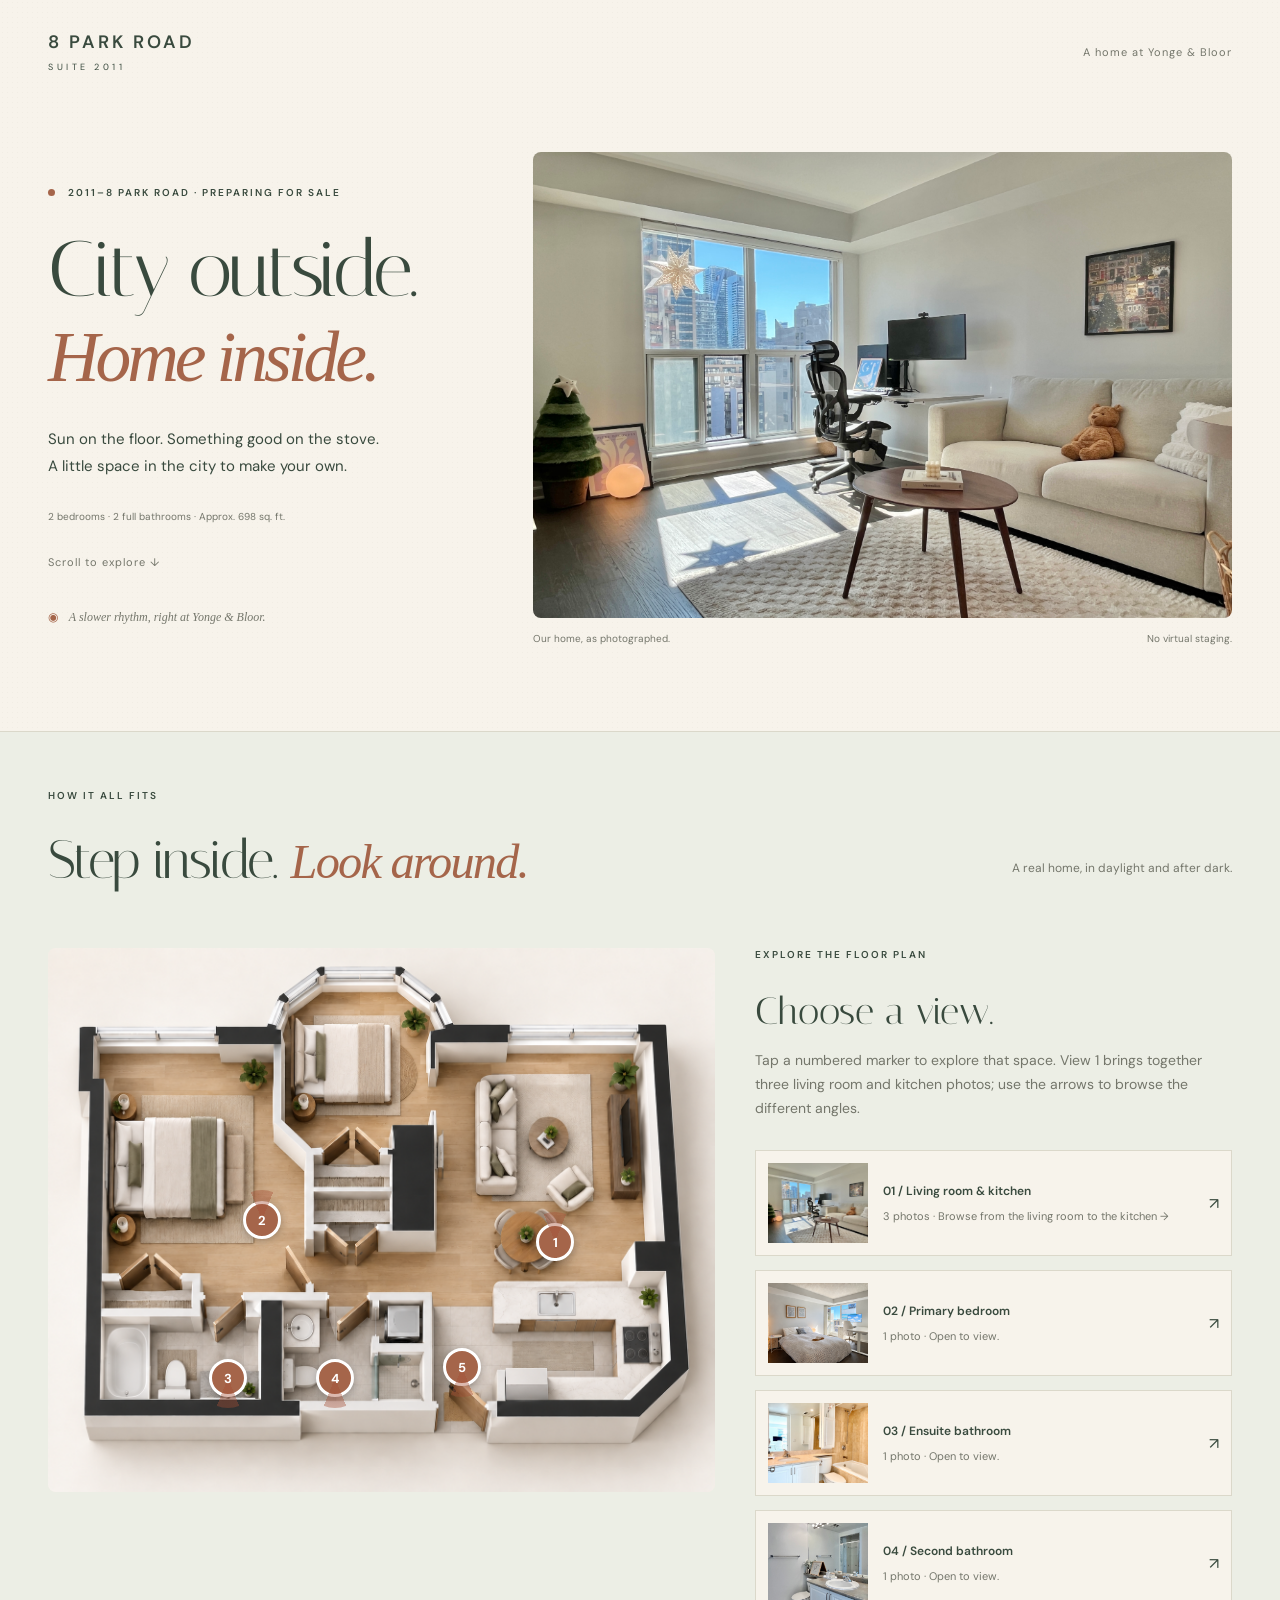
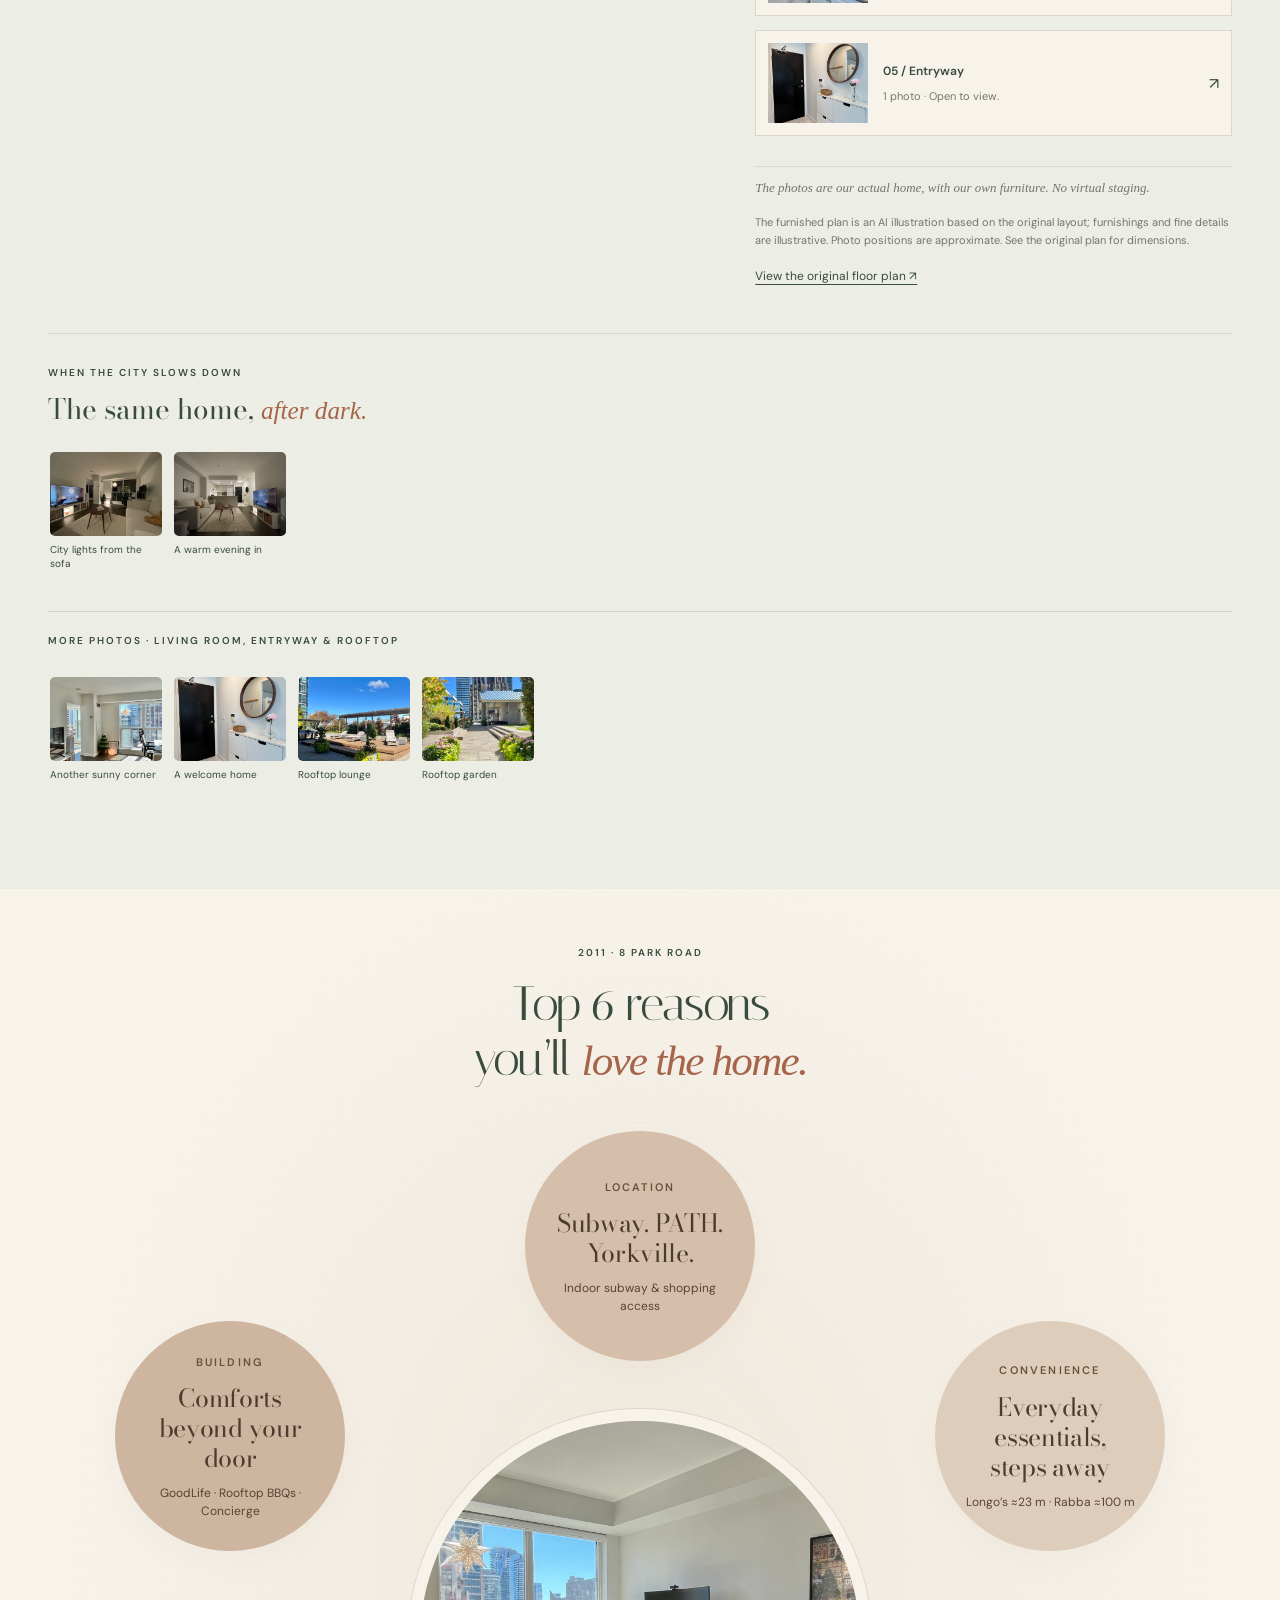
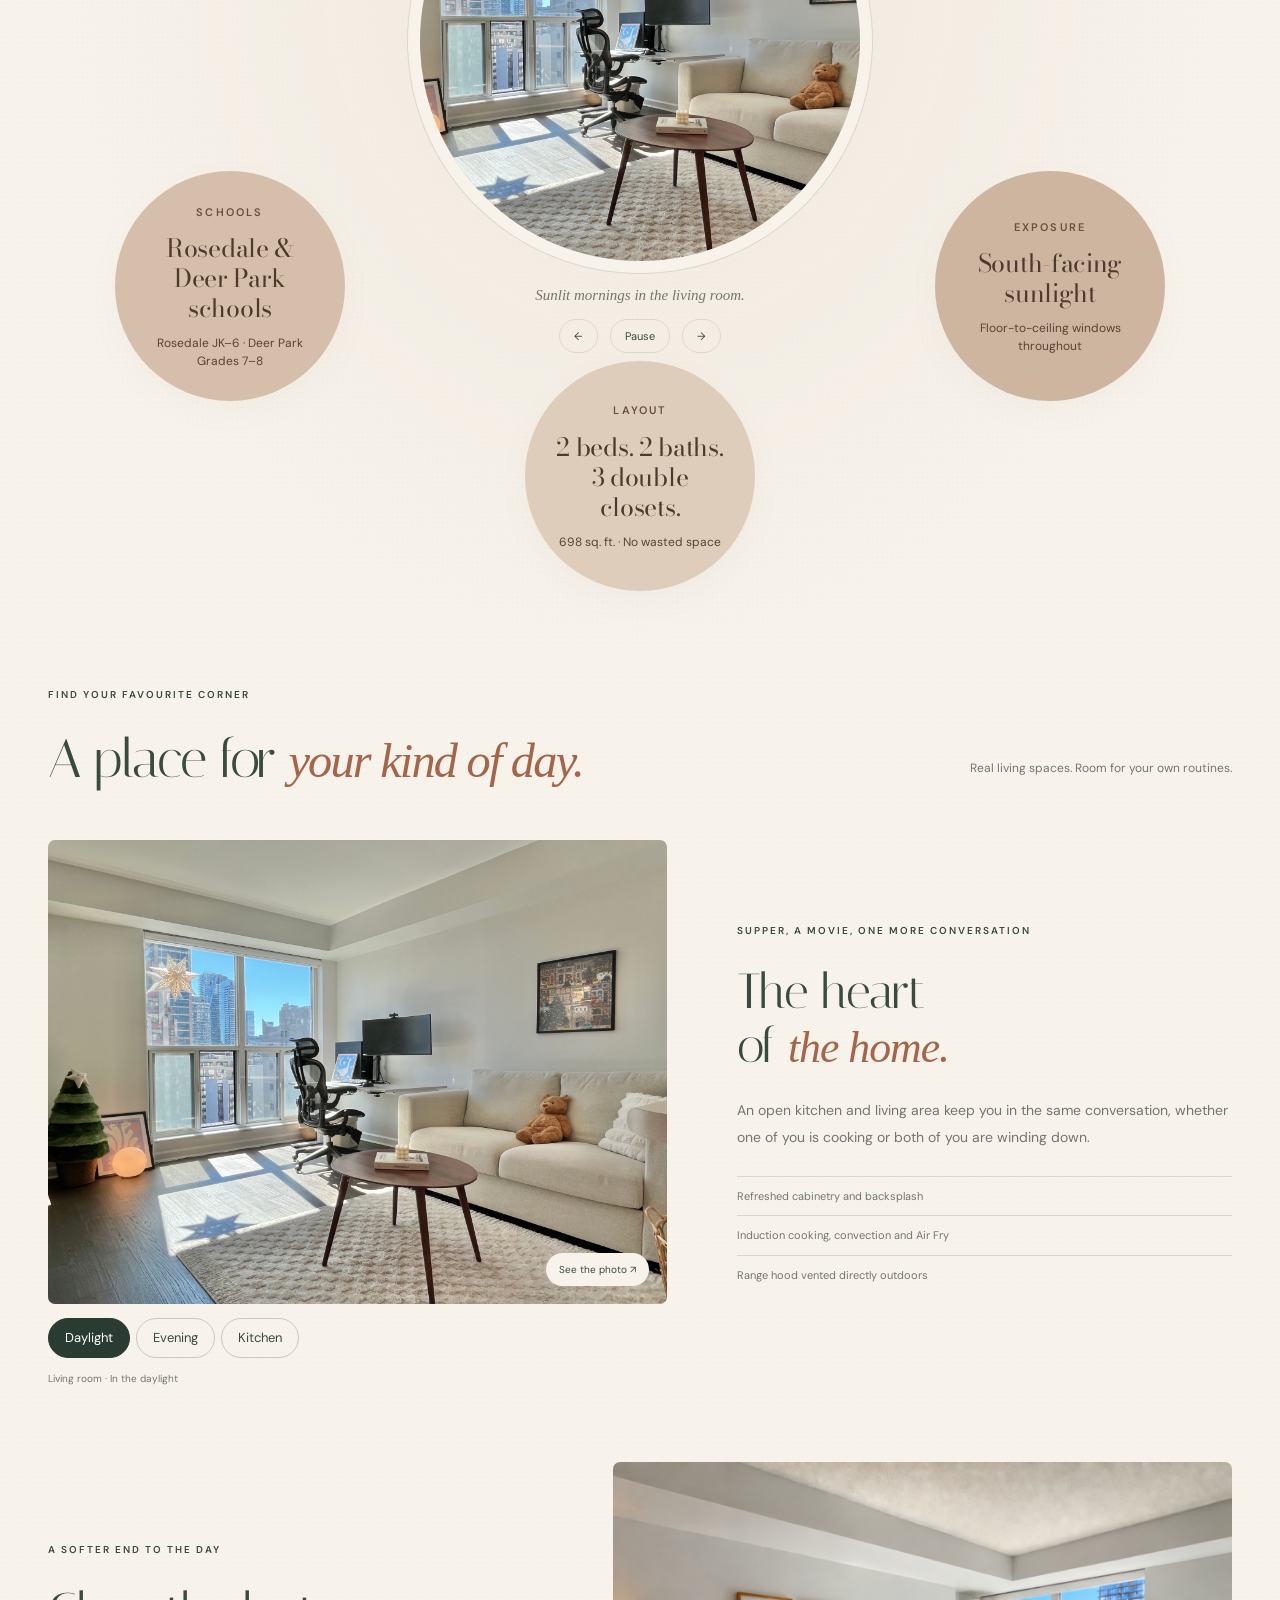
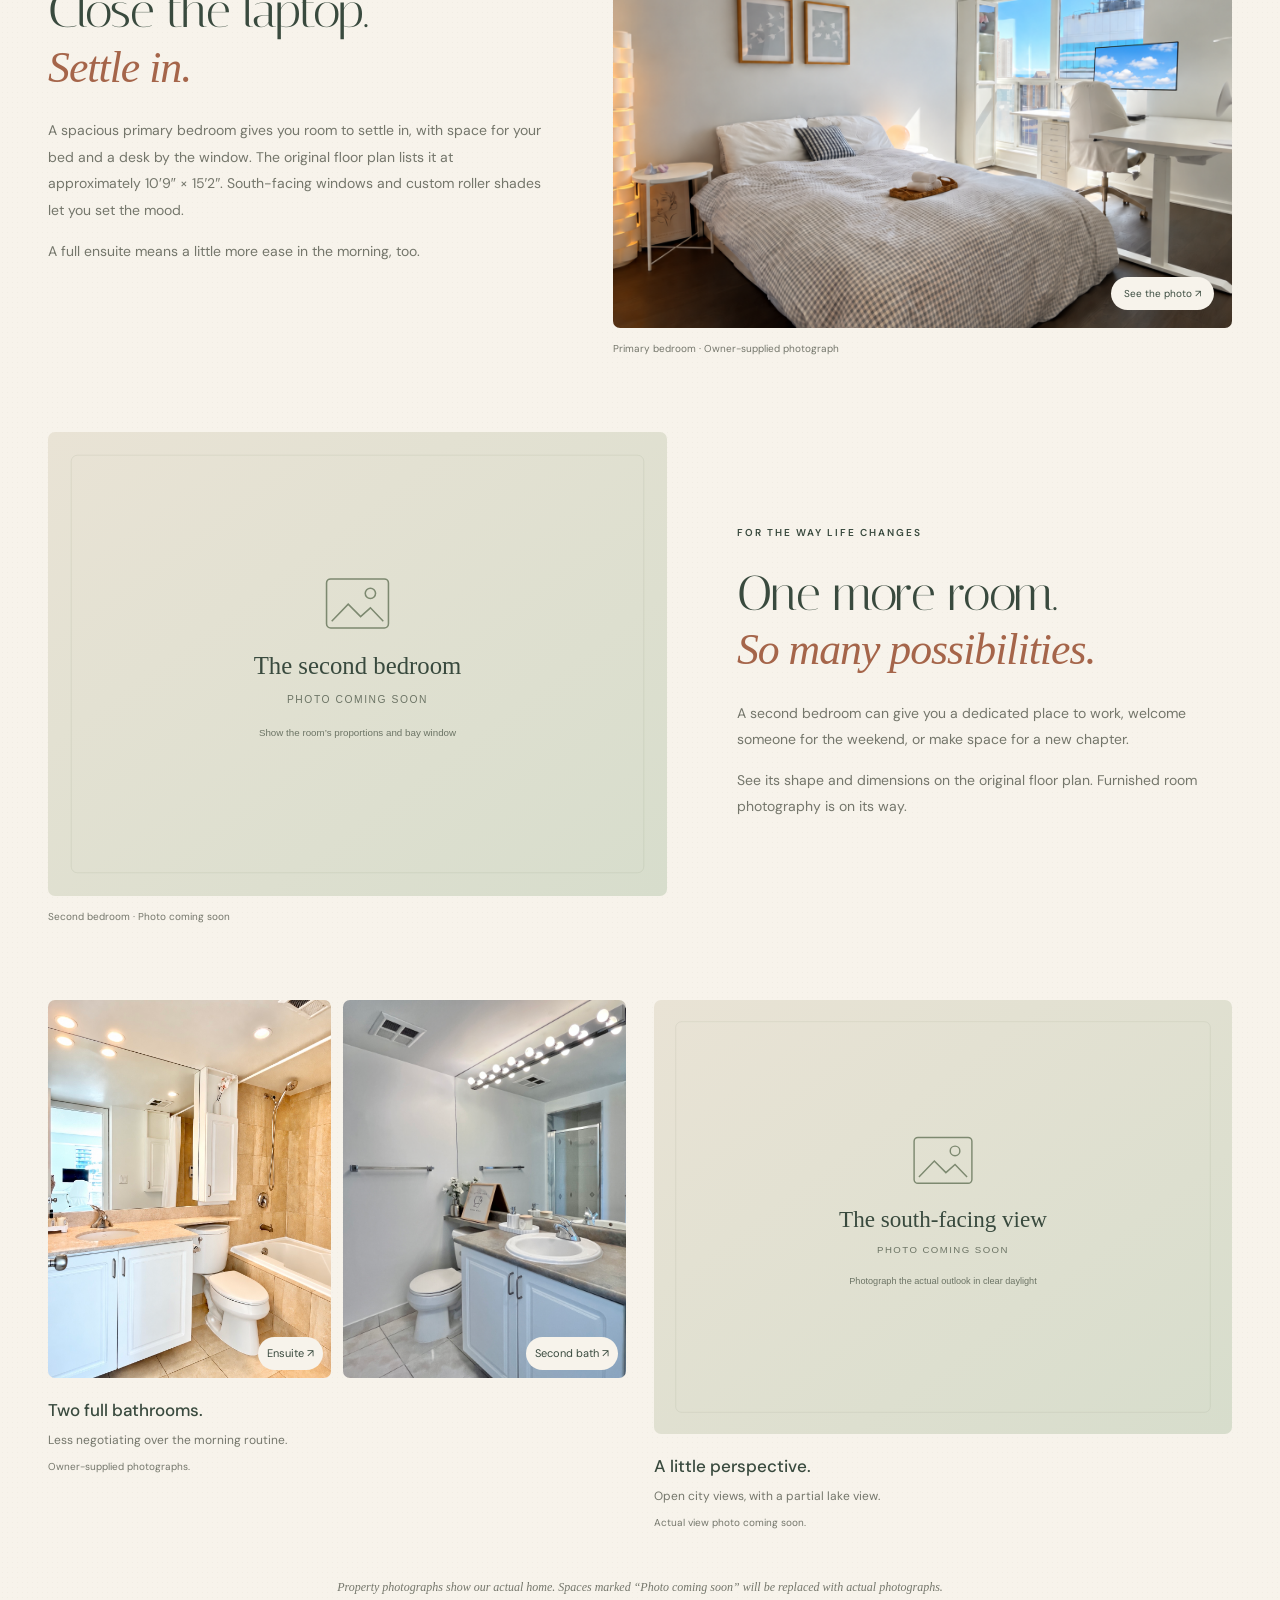
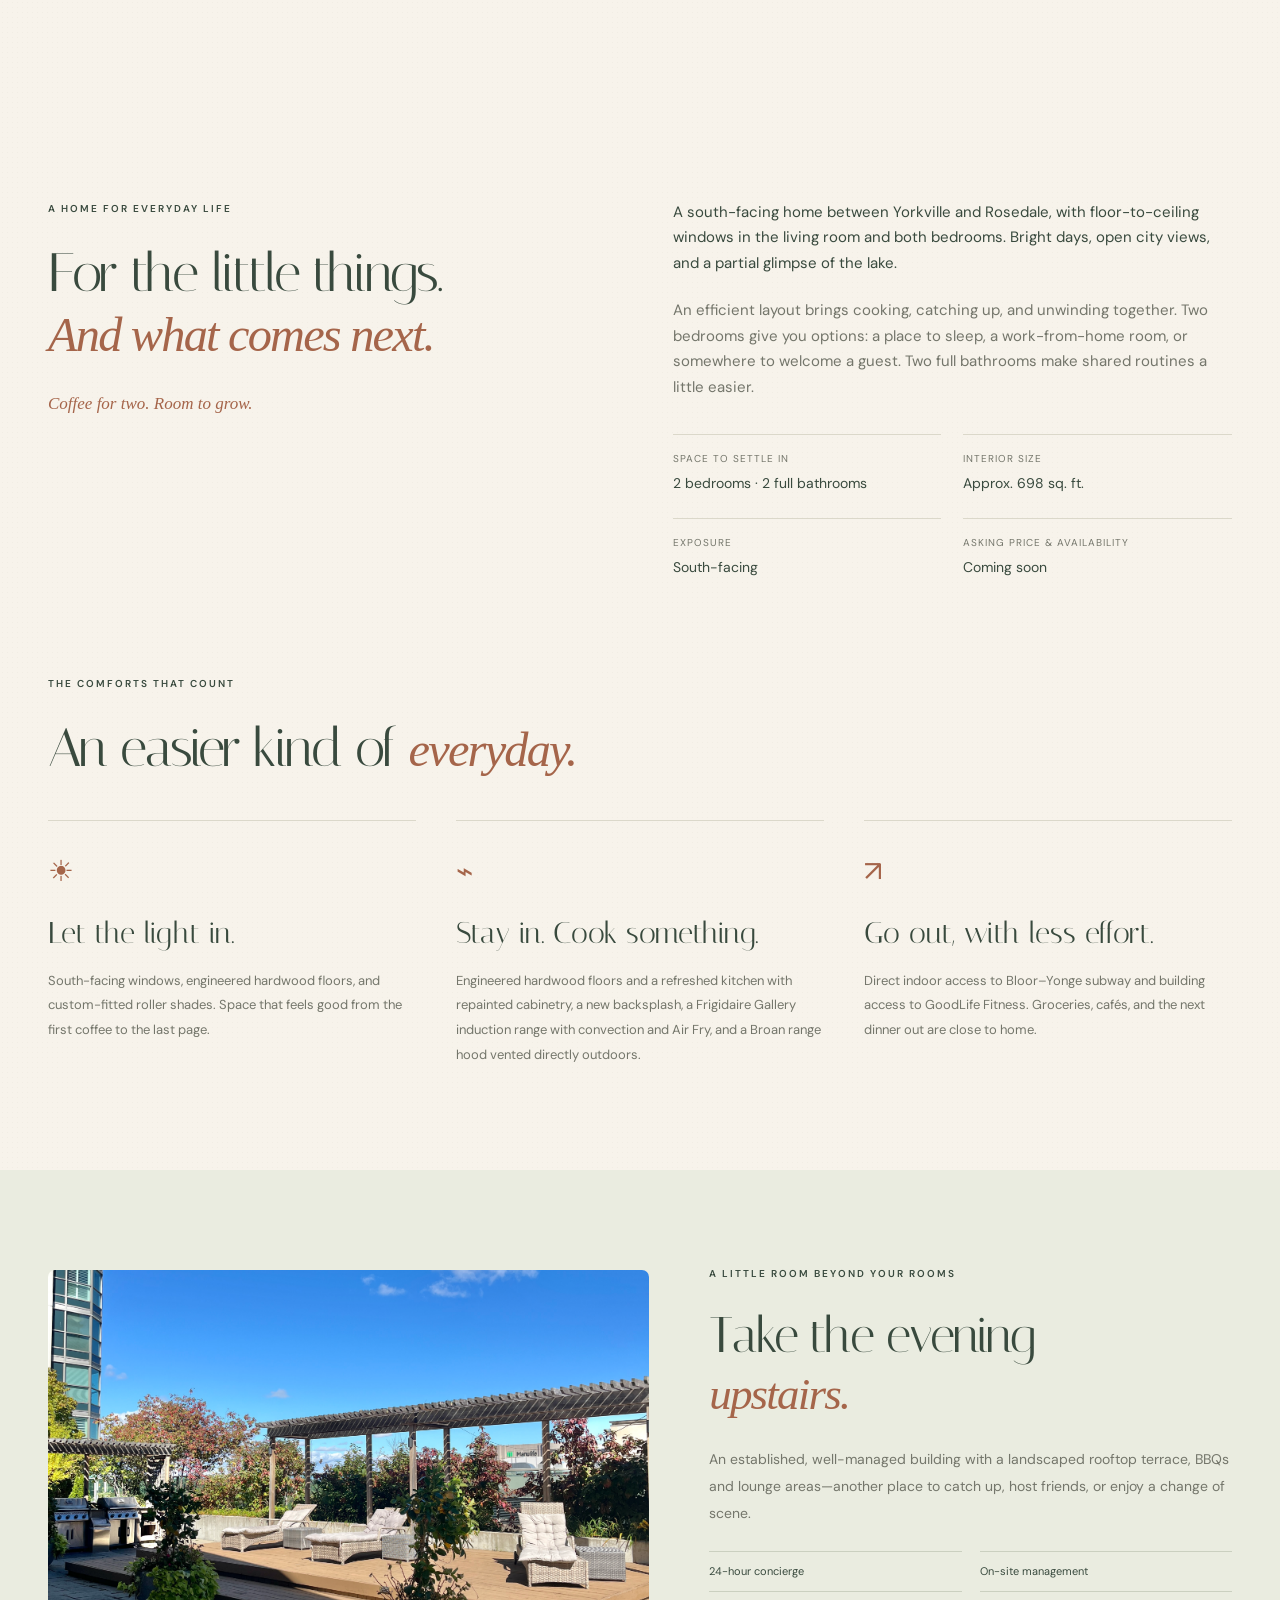
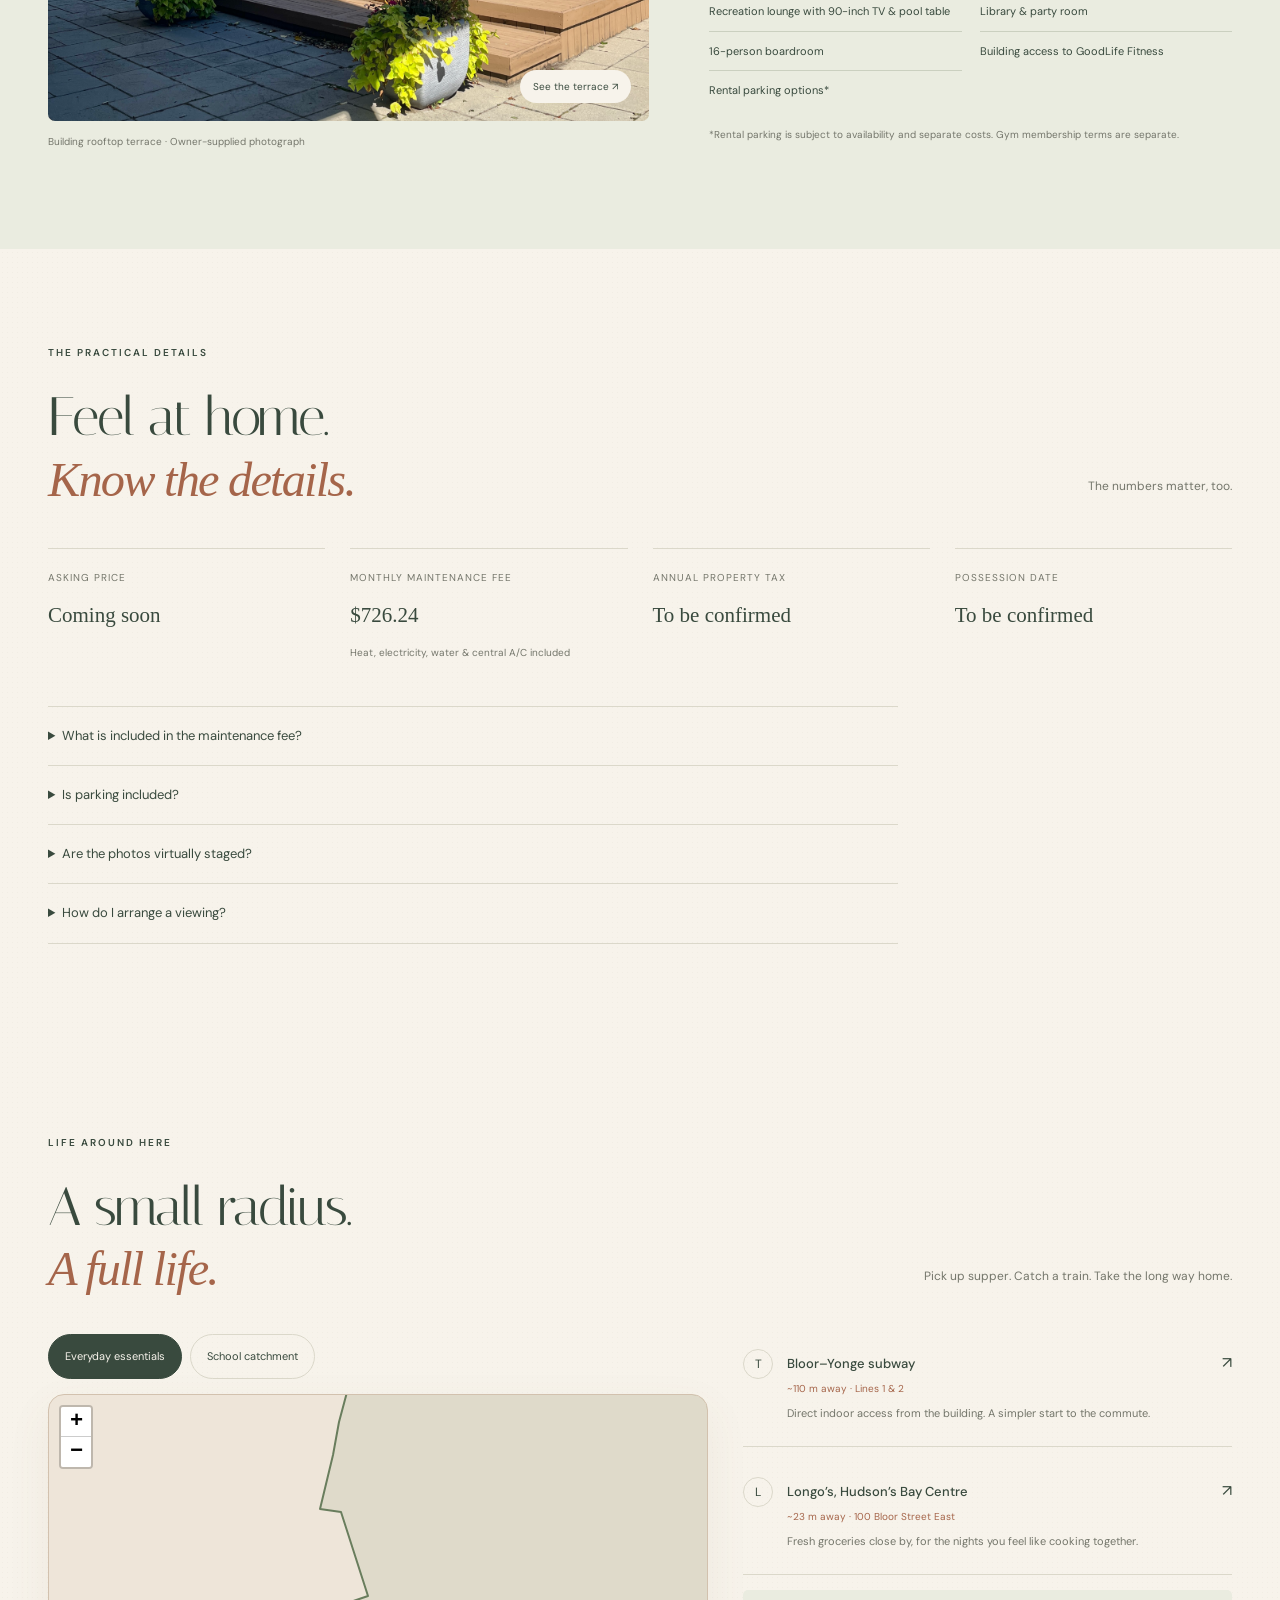
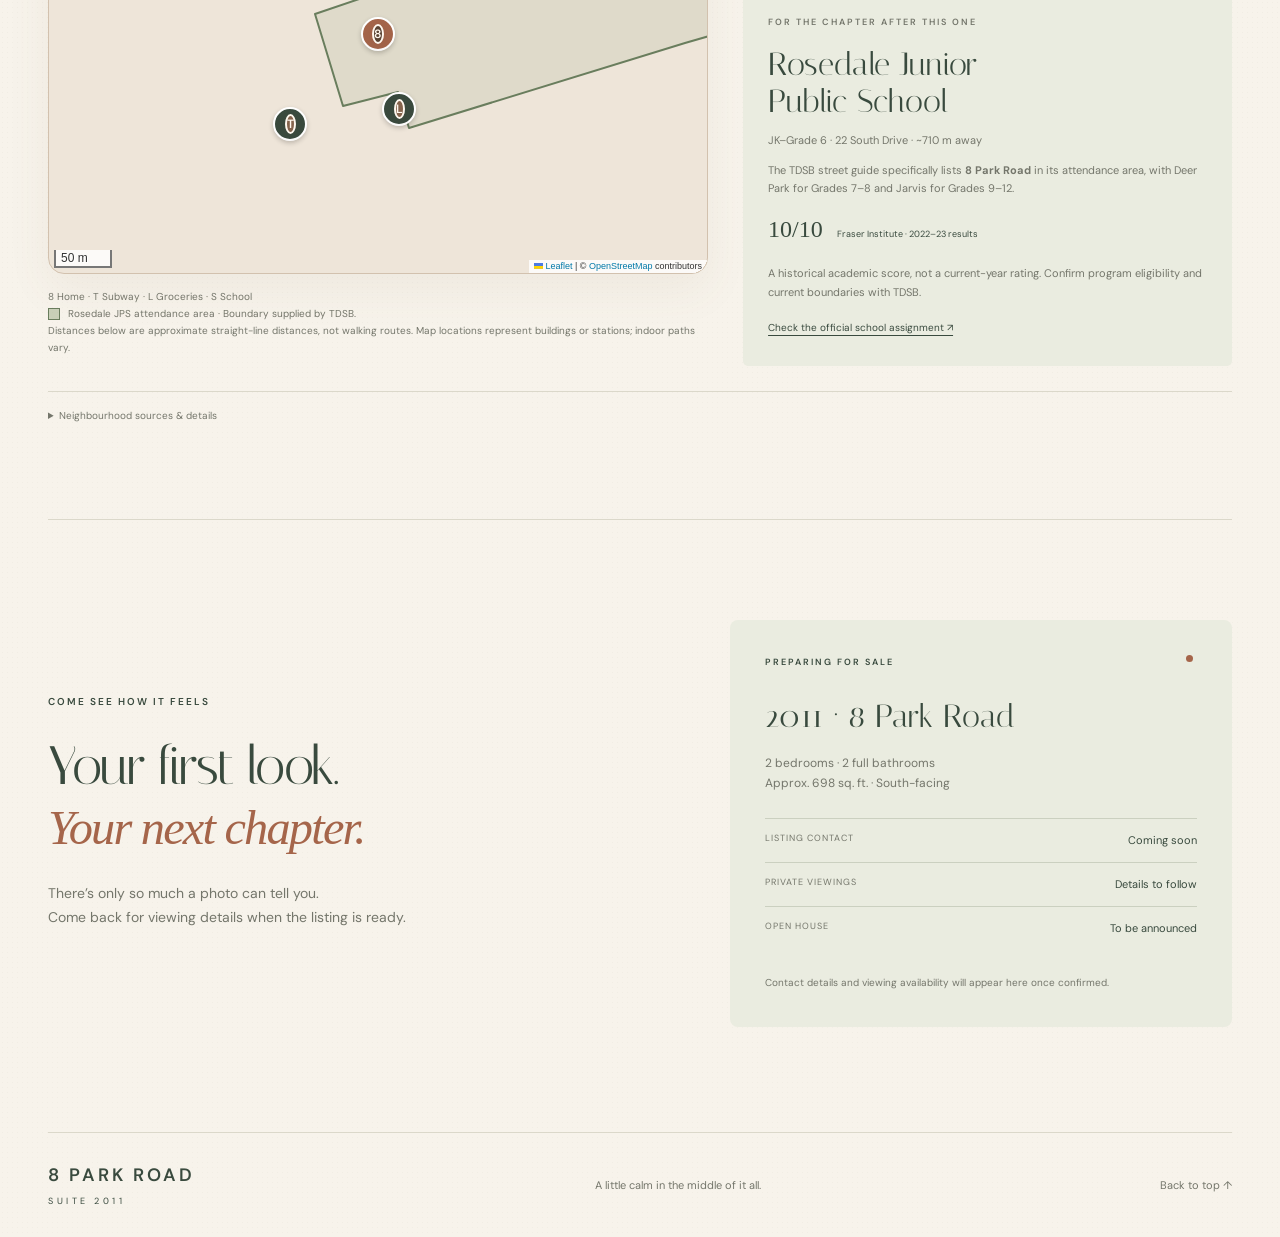
==== commit a99e1722: "Move everyday essentials to second property highlight" ====
--- a/index.html
+++ b/index.html
@@ -42,7 +42,7 @@
         <div class="extra-views"><p class="eyebrow">More photos · Living room, entryway & rooftop</p><div class="extra-photo-grid"><a href="site/assets/living-sunlight-angle.jpg" data-view="8" data-tour="extras"><img src="site/assets/living-sunlight-angle.jpg" alt="Living room with sunlight across the floor and a view toward the bedroom doorway." loading="lazy" width="1368" height="1824"><span>Another sunny corner <span aria-hidden="true">↗</span></span></a><a href="site/assets/entryway.jpg" data-view="9" data-tour="extras"><img src="site/assets/entryway.jpg" alt="Entryway with a round mirror and shoe storage." loading="lazy" width="1368" height="1824"><span>A welcome home <span aria-hidden="true">↗</span></span></a><a href="site/assets/rooftop-lounge.jpg" data-view="10" data-tour="extras"><img src="site/assets/rooftop-lounge.jpg" alt="Rooftop terrace with lounge chairs, planting, and barbecues." loading="lazy" width="1368" height="1824"><span>Rooftop lounge <span aria-hidden="true">↗</span></span></a><a href="site/assets/rooftop-garden.jpg" data-view="11" data-tour="extras"><img src="site/assets/rooftop-garden.jpg" alt="Landscaped rooftop walkway with flowers and trees." loading="lazy" width="1368" height="1824"><span>Rooftop garden <span aria-hidden="true">↗</span></span></a></div></div>
       </div>
     </section>
-    <section class="home-orbit wrap" aria-labelledby="orbit-title"><p class="eyebrow">2011 · 8 Park Road</p><h2 id="orbit-title">Top 6 reasons<br>you’ll <em>love the home.</em></h2><div class="orbit-layout"><ul class="orbit-features"><li class="orbit-feature feature-0"><span class="reason-visual" aria-hidden="true"><svg viewBox="0 0 32 32" fill="none" stroke="currentColor" stroke-width="1.3" stroke-linecap="round" stroke-linejoin="round" aria-hidden="true"><path d="M8 3h16v20H8z M8 15h16 M12 7h3 M18 7h3 M12 19h1 M19 19h1 M10 23l-3 6 M22 23l3 6"/></svg></span><div class="reason-copy"><span class="eyebrow">Location</span><b>Subway. PATH. Yorkville.</b><small class="reason-short">Indoor subway &amp; shopping access</small><p class="reason-detail">Yorkville–Rosedale location. <strong>Indoor subway + underground shopping access</strong> · Lines 1 &amp; 2 · Stay indoors in winter.</p></div></li><li class="orbit-feature feature-1"><span class="reason-visual" aria-hidden="true"><img src="site/assets/living-daylight.jpg" alt="" loading="lazy" width="100" height="100"></span><div class="reason-copy"><span class="eyebrow">Exposure</span><b>South-facing sunlight</b><small class="reason-short">Floor-to-ceiling windows throughout</small><p class="reason-detail"><strong>South-facing, floor-to-ceiling windows</strong> in the living room + both bedrooms · City + partial lake views.</p></div></li><li class="orbit-feature feature-2"><span class="reason-visual" aria-hidden="true"><img src="site/assets/primary-bedroom.png" alt="" loading="lazy" width="100" height="100"></span><div class="reason-copy"><span class="eyebrow">Layout</span><b>2 beds. 2 baths. 3 double closets.</b><small class="reason-short">698 sq. ft. · No wasted space</small><p class="reason-detail">Approx. 698 sq. ft. · Open layout · Spacious primary · No wasted space. Bedroom + hallway closets · Owner-occupier comfort + long-term rental appeal.</p></div></li><li class="orbit-feature feature-3"><span class="reason-visual" aria-hidden="true"><svg viewBox="0 0 32 32" fill="none" stroke="currentColor" stroke-width="1.3" stroke-linecap="round" stroke-linejoin="round" aria-hidden="true"><path d="M5 11h22l-2 17H7z M11 11V8a5 5 0 0 1 10 0v3"/></svg></span><div class="reason-copy"><span class="eyebrow">Convenience</span><b>Everyday essentials, steps away</b><small class="reason-short">Longo’s ≈23 m · Rabba ≈100 m</small><p class="reason-detail"><strong>Longo’s ≈23 m · 24-hour Rabba ≈100 m.</strong> H-Mart, Shoppers, Holt Renfrew, cafés + dining nearby · U of T + hospitals within easy reach.</p></div></li><li class="orbit-feature feature-4"><span class="reason-visual" aria-hidden="true"><svg viewBox="0 0 32 32" fill="none" stroke="currentColor" stroke-width="1.3" stroke-linecap="round" stroke-linejoin="round" aria-hidden="true"><path d="M4 13l12-9 12 9 M7 12v17h18V12 M13 29v-9h6v9 M12 13h8"/></svg></span><div class="reason-copy"><span class="eyebrow">Schools</span><b>Rosedale &amp; Deer Park schools</b><small class="reason-short">Rosedale JK–6 · Deer Park Grades 7–8</small><p class="reason-detail"><strong>Rosedale Junior PS (JK–6)</strong> · Top-performing public elementary school. Deer Park Junior &amp; Senior PS (Grades 7–8).</p></div></li><li class="orbit-feature feature-5"><span class="reason-visual" aria-hidden="true"><img src="site/assets/rooftop-lounge.jpg" alt="" loading="lazy" width="100" height="100"></span><div class="reason-copy"><span class="eyebrow">Building</span><b>Comforts beyond your door</b><small class="reason-short">GoodLife · Rooftop BBQs · Concierge</small><p class="reason-detail">GoodLife access* · Rooftop BBQs · 24-hour concierge. <strong>$726.24/month</strong> includes hydro, heat, water + A/C. *Gym membership separate.</p></div></li></ul><figure class="orbit-photo"><div class="orbit-circle"><img class="orbit-image is-visible" src="site/assets/living-daylight.jpg" alt="Sunlit living room with a sofa beside the windows" width="1824" height="1368"><img class="orbit-image" alt="" width="1824" height="1368" aria-hidden="true"></div><figcaption>Sunlit mornings in the living room.</figcaption><div class="orbit-controls"><button type="button" class="orbit-prev" aria-label="Previous interior photo">←</button><button type="button" class="orbit-pause" aria-label="Pause interior slideshow">Pause</button><button type="button" class="orbit-next" aria-label="Next interior photo">→</button></div></figure></div></section>
+    <section class="home-orbit wrap" aria-labelledby="orbit-title"><p class="eyebrow">2011 · 8 Park Road</p><h2 id="orbit-title">Top 6 reasons<br>you’ll <em>love the home.</em></h2><div class="orbit-layout"><ul class="orbit-features"><li class="orbit-feature feature-0"><span class="reason-visual" aria-hidden="true"><svg viewBox="0 0 32 32" fill="none" stroke="currentColor" stroke-width="1.3" stroke-linecap="round" stroke-linejoin="round" aria-hidden="true"><path d="M8 3h16v20H8z M8 15h16 M12 7h3 M18 7h3 M12 19h1 M19 19h1 M10 23l-3 6 M22 23l3 6"/></svg></span><div class="reason-copy"><span class="eyebrow">Location</span><b>Subway. PATH. Yorkville.</b><small class="reason-short">Indoor subway &amp; shopping access</small><p class="reason-detail">Yorkville–Rosedale location. <strong>Indoor subway + underground shopping access</strong> · Lines 1 &amp; 2 · Stay indoors in winter.</p></div></li><li class="orbit-feature feature-1"><span class="reason-visual" aria-hidden="true"><svg viewBox="0 0 32 32" fill="none" stroke="currentColor" stroke-width="1.3" stroke-linecap="round" stroke-linejoin="round" aria-hidden="true"><path d="M5 11h22l-2 17H7z M11 11V8a5 5 0 0 1 10 0v3"/></svg></span><div class="reason-copy"><span class="eyebrow">Convenience</span><b>Everyday essentials, steps away</b><small class="reason-short">Longo’s ≈23 m · Rabba ≈100 m</small><p class="reason-detail"><strong>Longo’s ≈23 m · 24-hour Rabba ≈100 m.</strong> H-Mart, Shoppers, Holt Renfrew, cafés + dining nearby · U of T + hospitals within easy reach.</p></div></li><li class="orbit-feature feature-2"><span class="reason-visual" aria-hidden="true"><img src="site/assets/living-daylight.jpg" alt="" loading="lazy" width="100" height="100"></span><div class="reason-copy"><span class="eyebrow">Exposure</span><b>South-facing sunlight</b><small class="reason-short">Floor-to-ceiling windows throughout</small><p class="reason-detail"><strong>South-facing, floor-to-ceiling windows</strong> in the living room + both bedrooms · City + partial lake views.</p></div></li><li class="orbit-feature feature-3"><span class="reason-visual" aria-hidden="true"><img src="site/assets/primary-bedroom.png" alt="" loading="lazy" width="100" height="100"></span><div class="reason-copy"><span class="eyebrow">Layout</span><b>2 beds. 2 baths. 3 double closets.</b><small class="reason-short">698 sq. ft. · No wasted space</small><p class="reason-detail">Approx. 698 sq. ft. · Efficient layout. Owner-occupier comfort + <strong>long-term rental appeal.</strong></p></div></li><li class="orbit-feature feature-4"><span class="reason-visual" aria-hidden="true"><svg viewBox="0 0 32 32" fill="none" stroke="currentColor" stroke-width="1.3" stroke-linecap="round" stroke-linejoin="round" aria-hidden="true"><path d="M4 13l12-9 12 9 M7 12v17h18V12 M13 29v-9h6v9 M12 13h8"/></svg></span><div class="reason-copy"><span class="eyebrow">Schools</span><b>Rosedale &amp; Deer Park schools</b><small class="reason-short">Rosedale JK–6 · Deer Park Grades 7–8</small><p class="reason-detail"><strong>Rosedale Junior PS (JK–6)</strong> · Top-performing public elementary school. Deer Park Junior &amp; Senior PS (Grades 7–8).</p></div></li><li class="orbit-feature feature-5"><span class="reason-visual" aria-hidden="true"><img src="site/assets/rooftop-lounge.jpg" alt="" loading="lazy" width="100" height="100"></span><div class="reason-copy"><span class="eyebrow">Building</span><b>Comforts beyond your door</b><small class="reason-short">GoodLife · Rooftop BBQs · Concierge</small><p class="reason-detail">GoodLife access* · Rooftop BBQs · 24-hour concierge. <strong>All inclusive maintenance fee</strong> · Hydro, heat, water + A/C. *Gym membership separate.</p></div></li></ul><figure class="orbit-photo"><div class="orbit-circle"><img class="orbit-image is-visible" src="site/assets/living-daylight.jpg" alt="Sunlit living room with a sofa beside the windows" width="1824" height="1368"><img class="orbit-image" alt="" width="1824" height="1368" aria-hidden="true"></div><figcaption>Sunlit mornings in the living room.</figcaption><div class="orbit-controls"><button type="button" class="orbit-prev" aria-label="Previous interior photo">←</button><button type="button" class="orbit-pause" aria-label="Pause interior slideshow">Pause</button><button type="button" class="orbit-next" aria-label="Next interior photo">→</button></div></figure></div></section>
     <section class="room-stories wrap section" id="rooms" aria-labelledby="rooms-title"><div class="section-heading"><div><p class="eyebrow">Find your favourite corner</p><h2 id="rooms-title">A place for <em>your kind of day.</em></h2></div><p class="muted">Real living spaces. Room for your own routines.</p></div>
       <article class="room-story"><figure class="story-photo living-scenes"><a class="scene-main" href="site/assets/living-daylight.jpg" data-view="6" aria-label="Open the selected living room or kitchen photograph"><img src="site/assets/living-daylight.jpg" alt="Sunlit living room with a sofa and desk beside the windows" loading="lazy" width="1824" height="1368"><span class="photo-expand">See the photo ↗</span></a><div class="scene-selector" role="group" aria-label="Living and kitchen photo views"><a href="site/assets/living-daylight.jpg" data-scene="6" aria-current="true">Daylight</a><a href="site/assets/living-to-windows.jpg" data-scene="1">Evening</a><a href="site/assets/kitchen-daylight.jpg" data-scene="7">Kitchen</a></div><figcaption aria-live="polite">Living room · In the daylight</figcaption></figure><div class="story-copy"><p class="eyebrow">Supper, a movie, one more conversation</p><h3>The heart<br>of <em>the home.</em></h3><p>An open kitchen and living area keep you in the same conversation, whether one of you is cooking or both of you are winding down.</p><ul class="quiet-features"><li>Refreshed cabinetry and backsplash</li><li>Induction cooking, convection and Air Fry</li><li>Range hood vented directly outdoors</li></ul></div></article>
       <article class="room-story reverse"><figure class="story-photo"><a href="site/assets/primary-bedroom.png" data-view="3"><img src="site/assets/primary-bedroom.png" alt="Primary bedroom with a bed, warm lighting, and a desk beside the bright windows" loading="lazy" width="1445" height="1088"><span class="photo-expand">See the photo ↗</span></a><figcaption>Primary bedroom · Owner-supplied photograph</figcaption></figure><div class="story-copy"><p class="eyebrow">A softer end to the day</p><h3>Close the laptop.<br><em>Settle in.</em></h3><p>A spacious primary bedroom gives you room to settle in, with space for your bed and a desk by the window. The original floor plan lists it at approximately 10′9″ × 15′2″. South-facing windows and custom roller shades let you set the mood.</p><p class="muted">A full ensuite means a little more ease in the morning, too.</p></div></article>
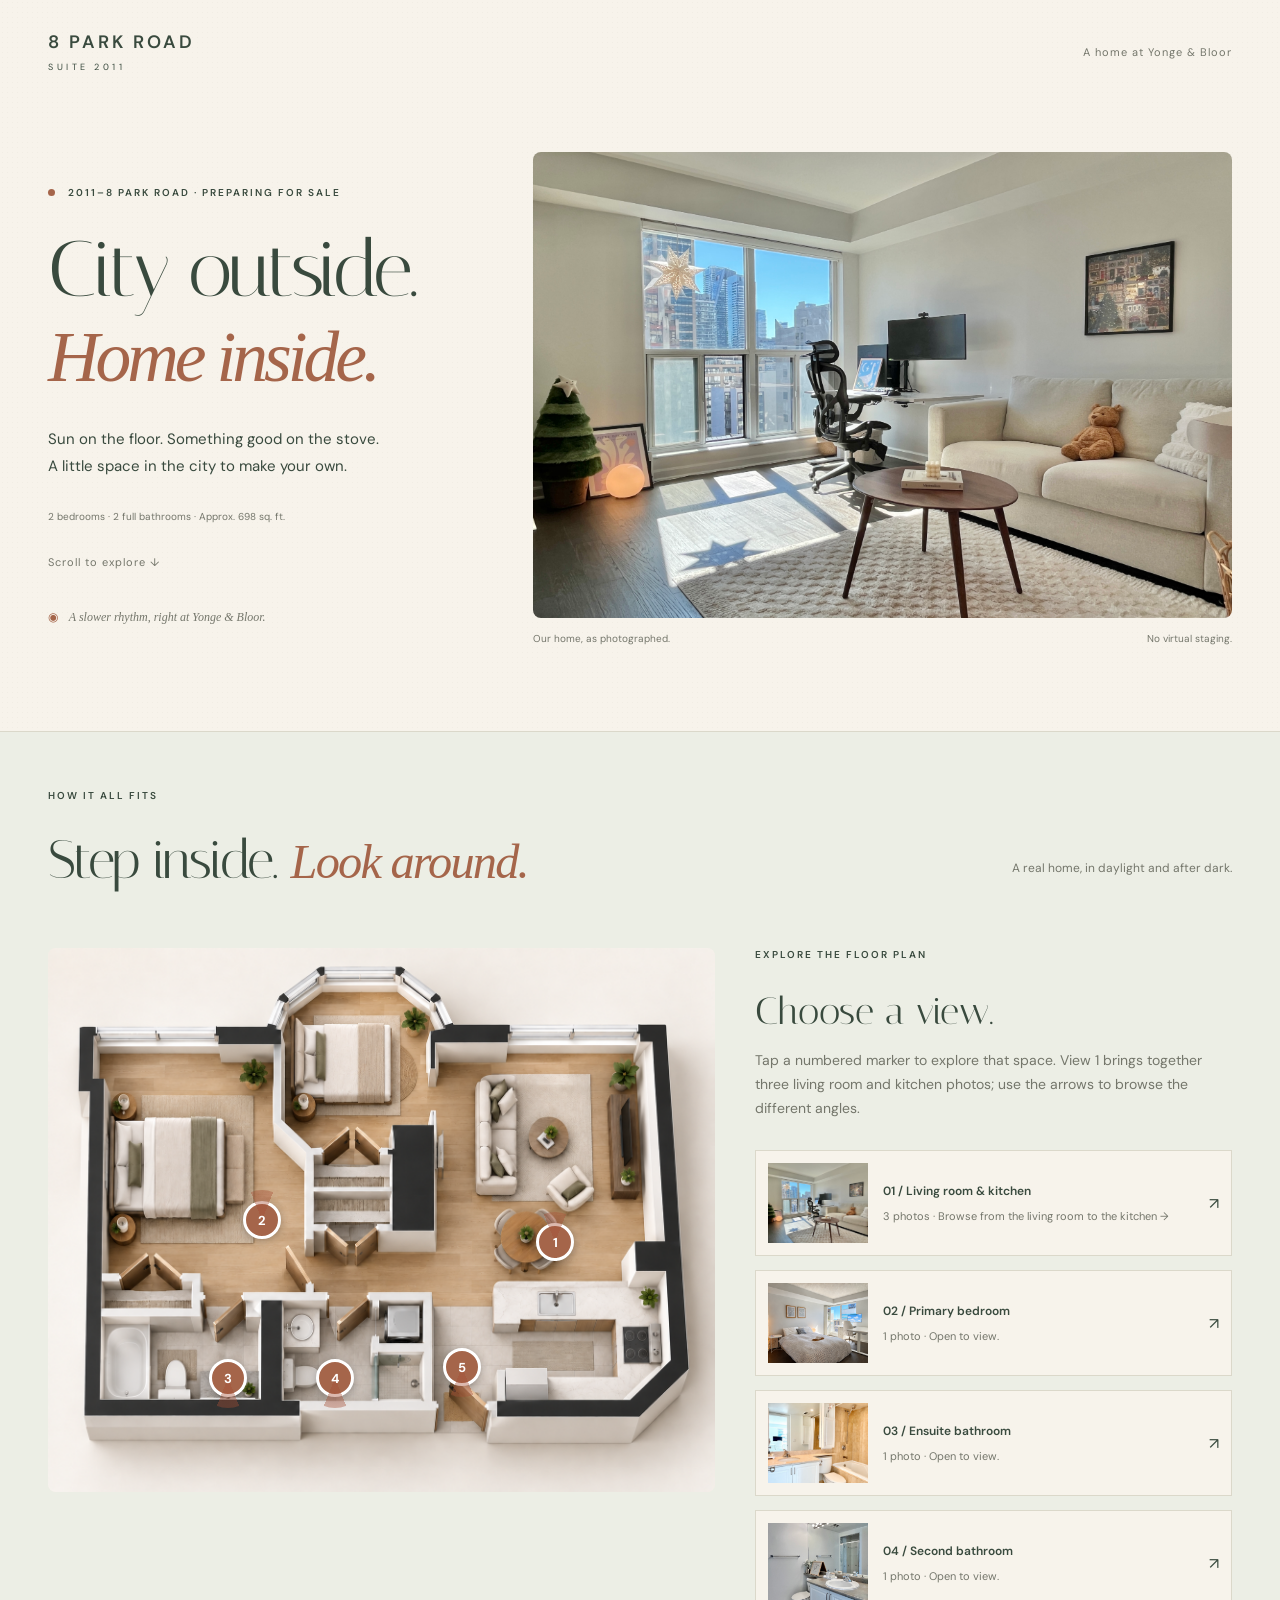
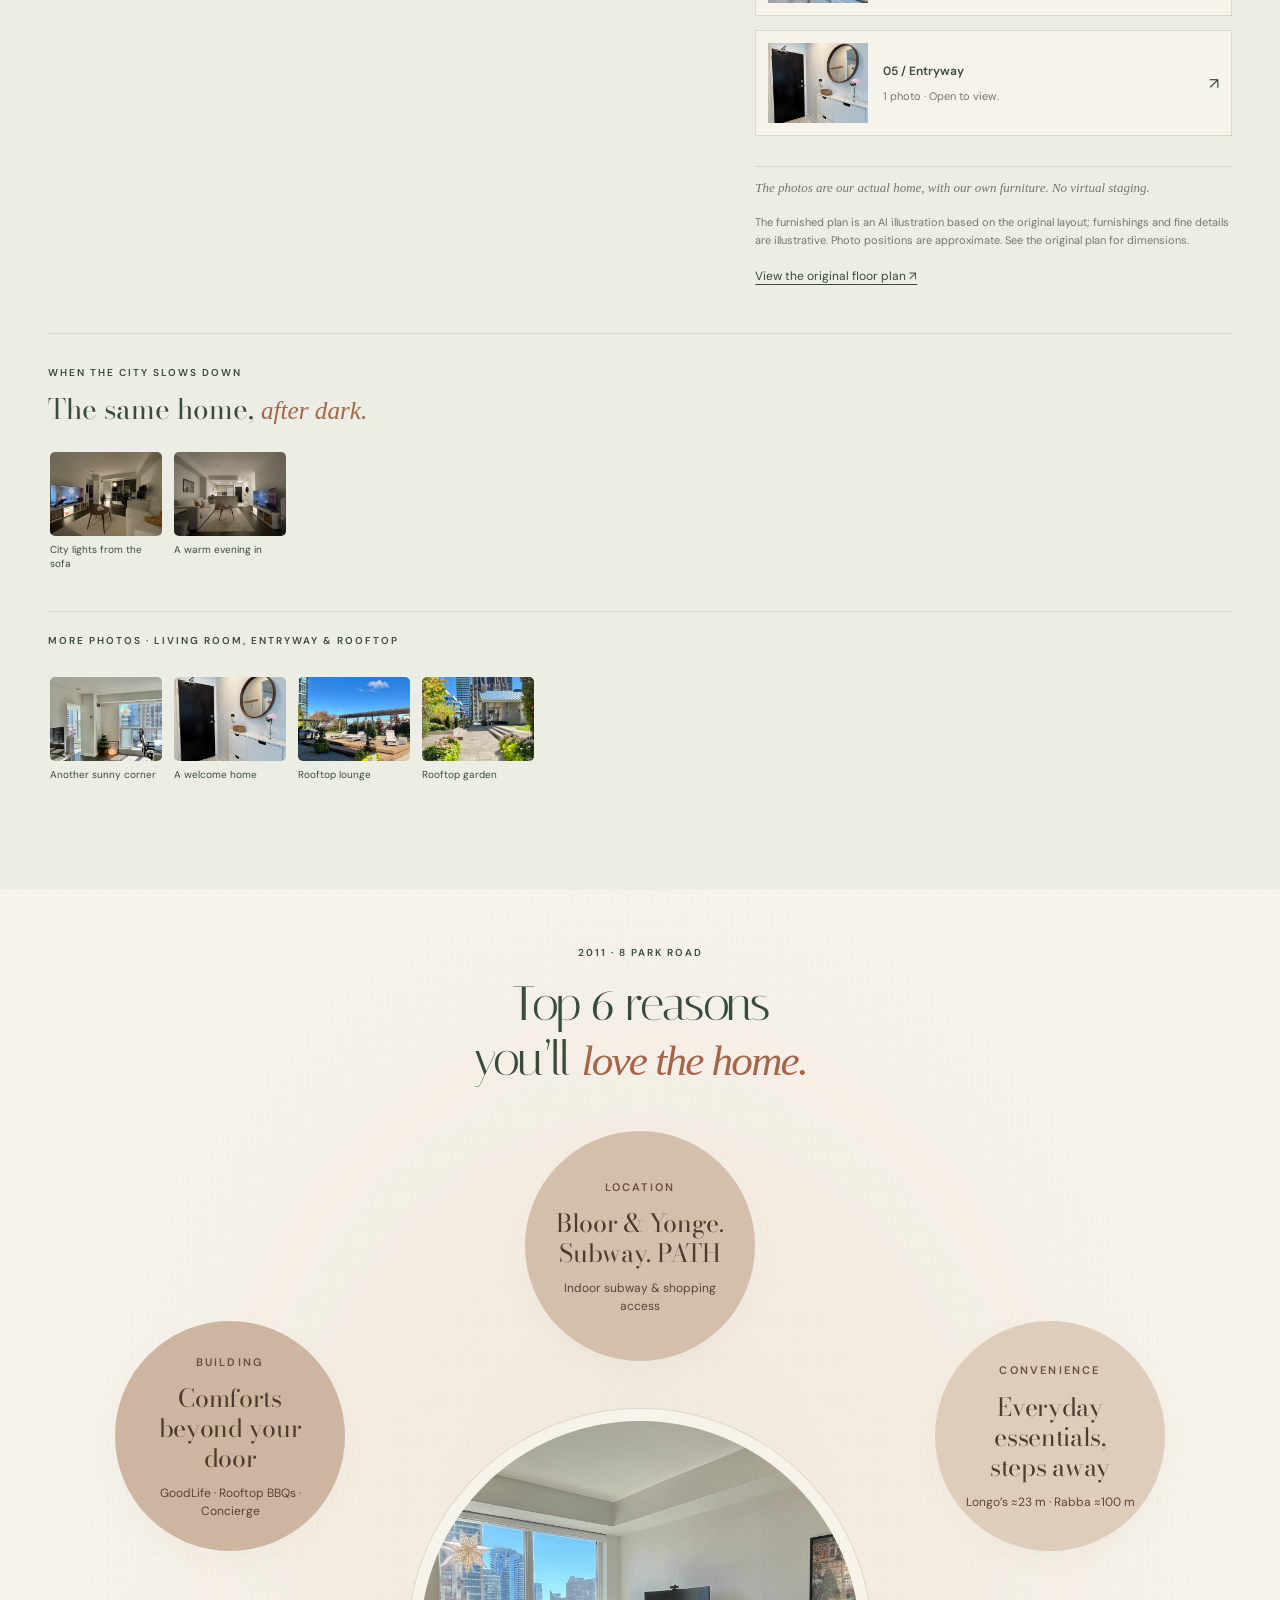
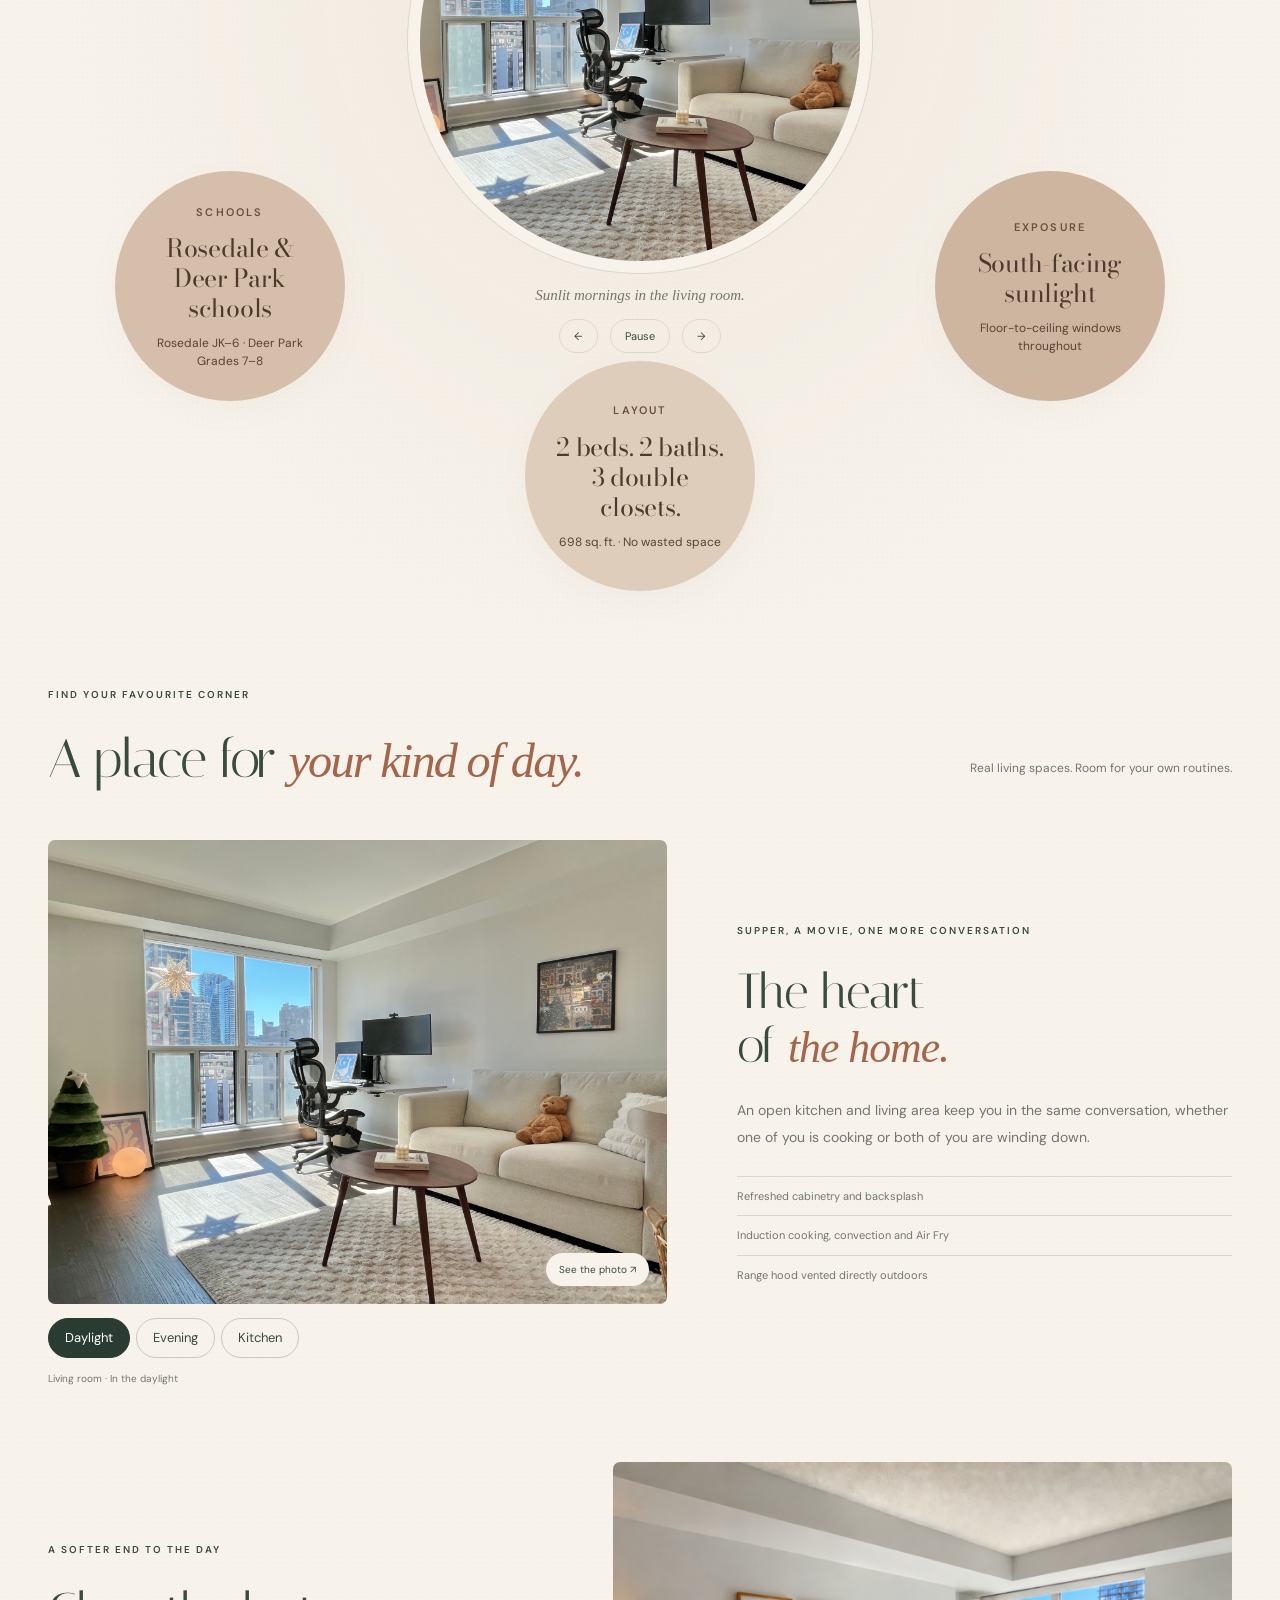
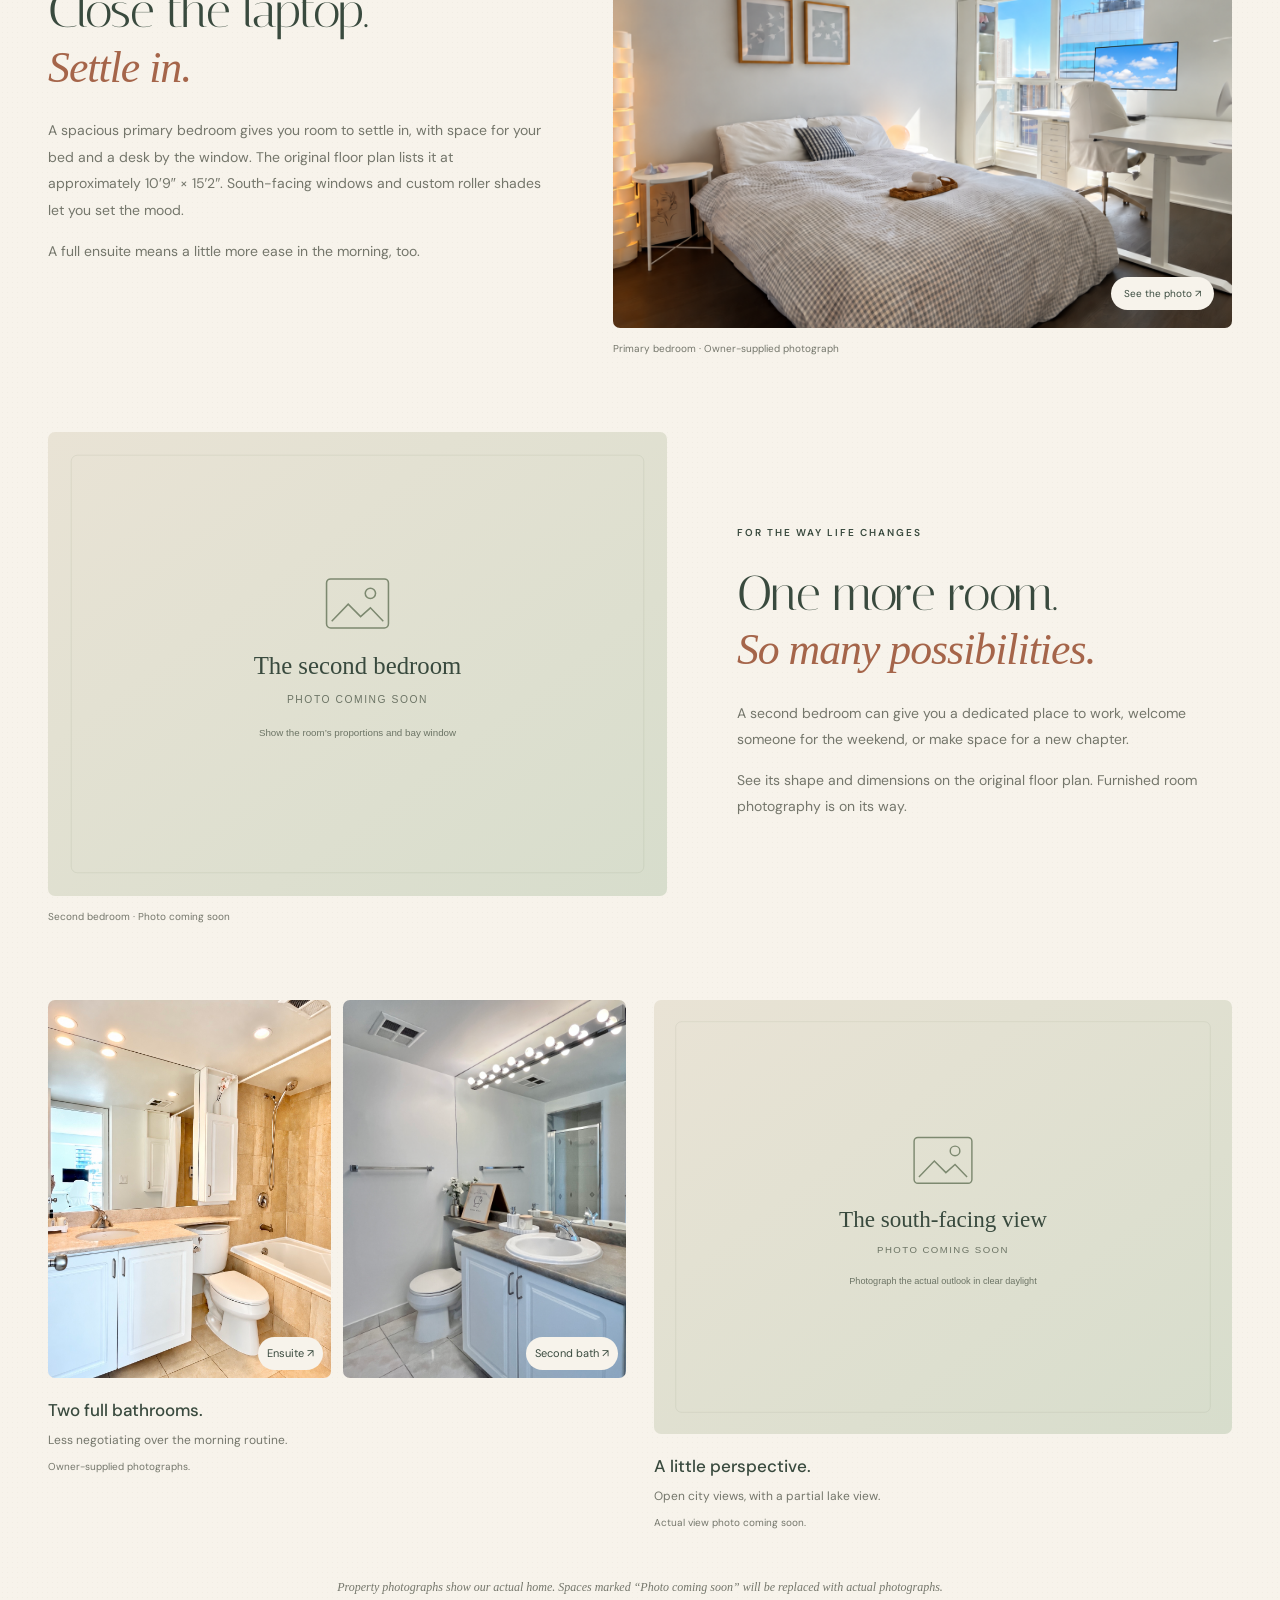
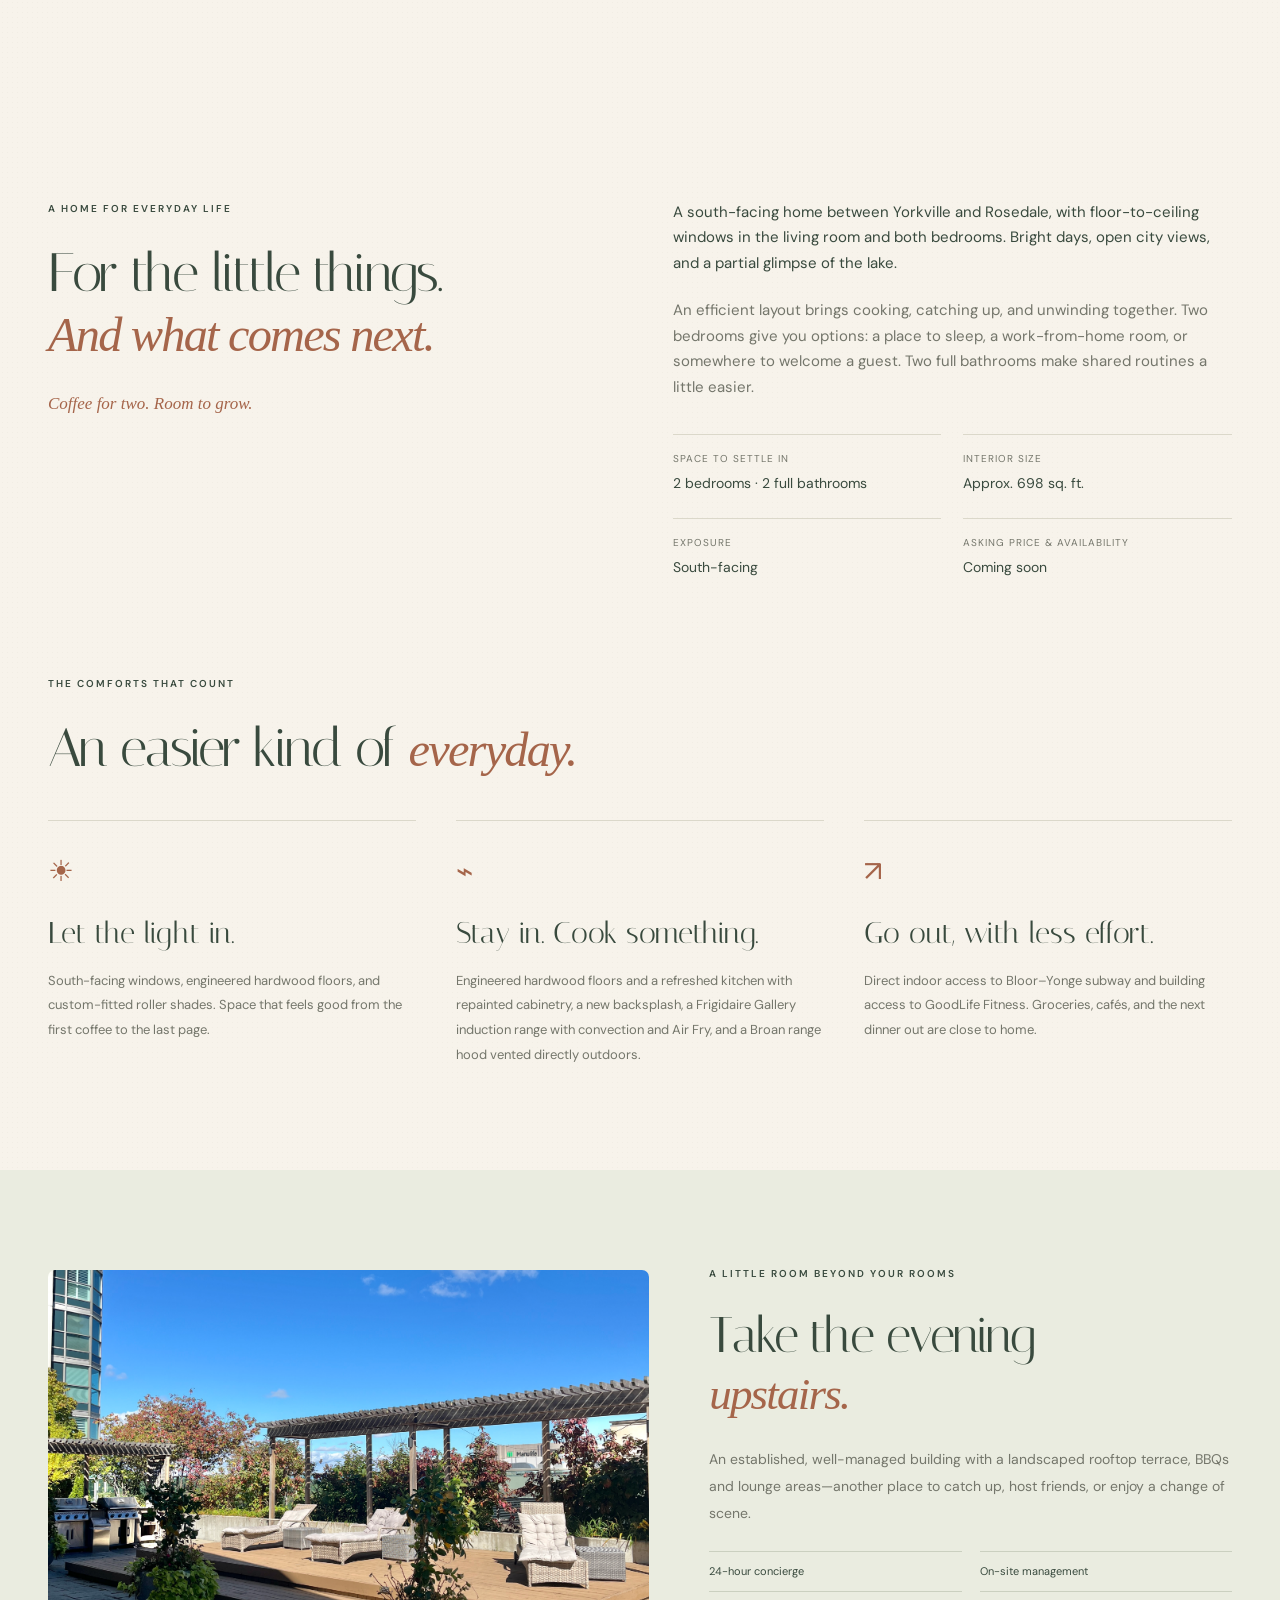
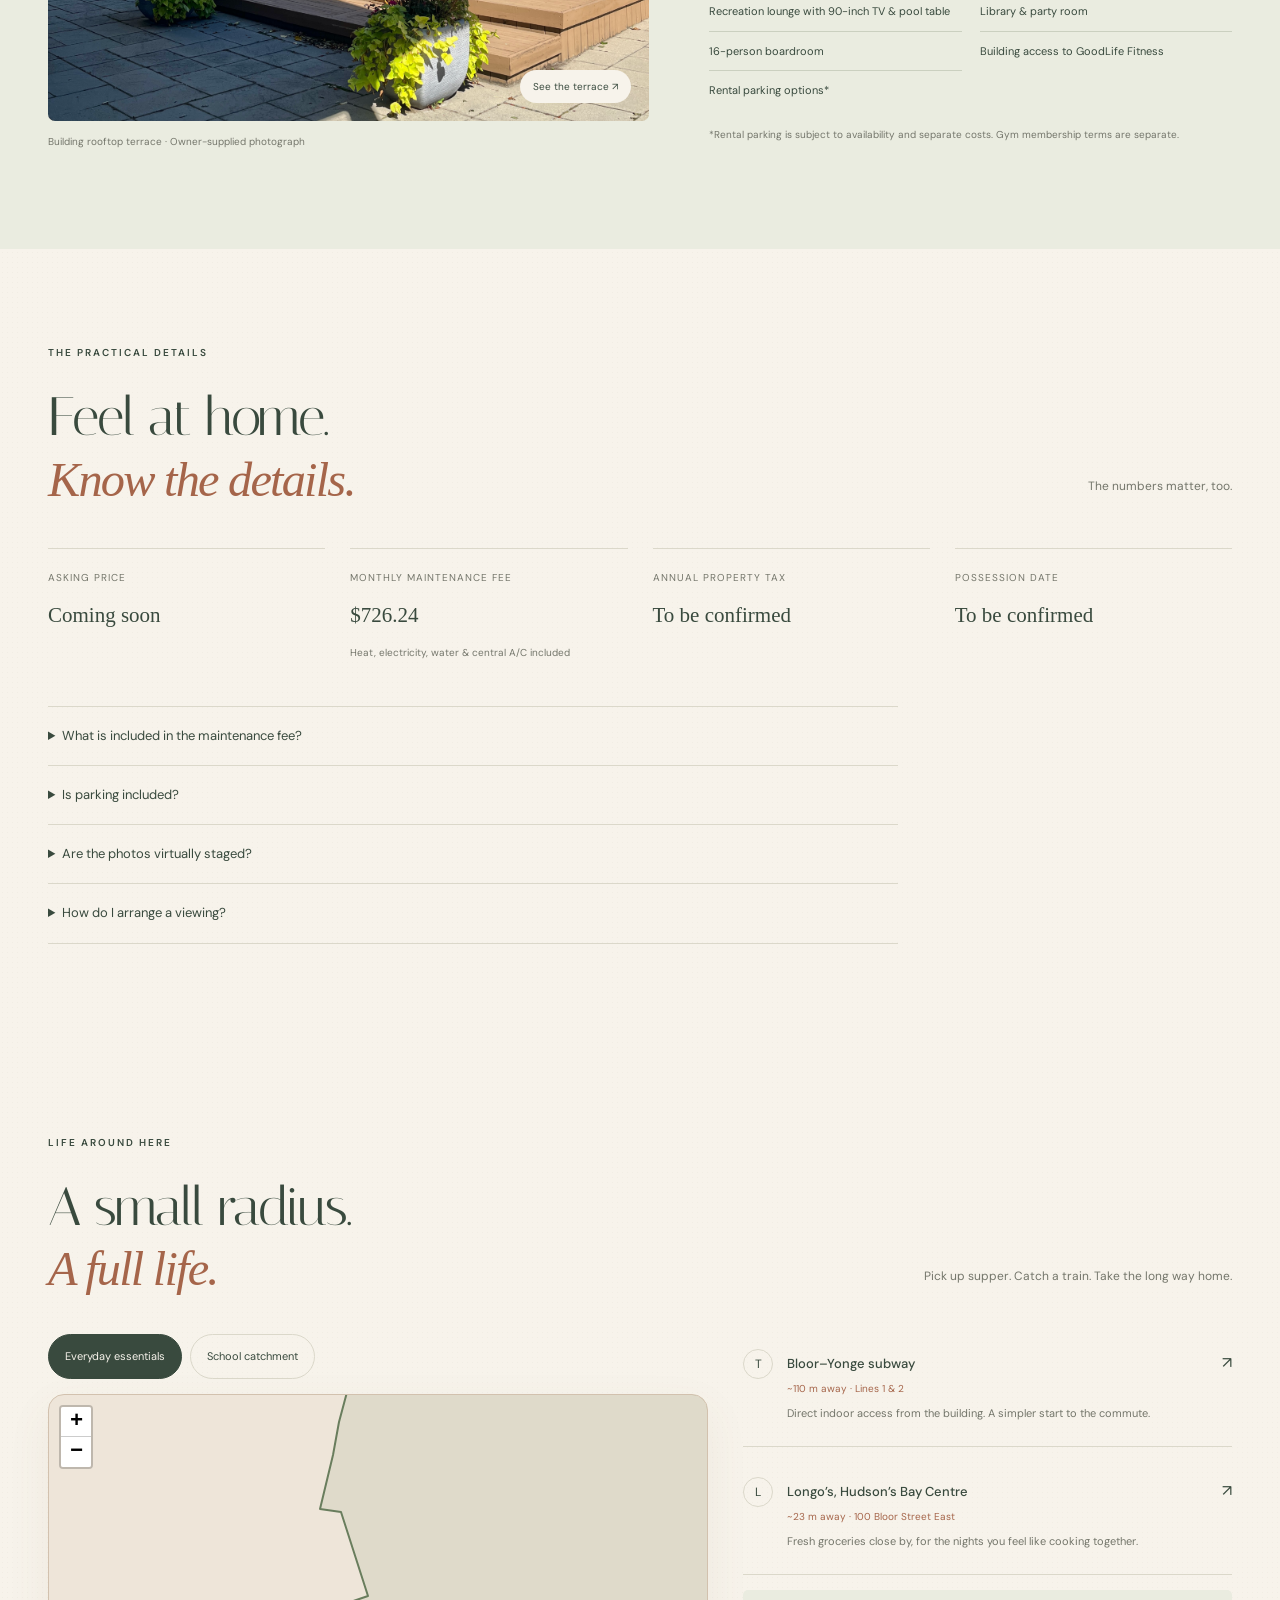
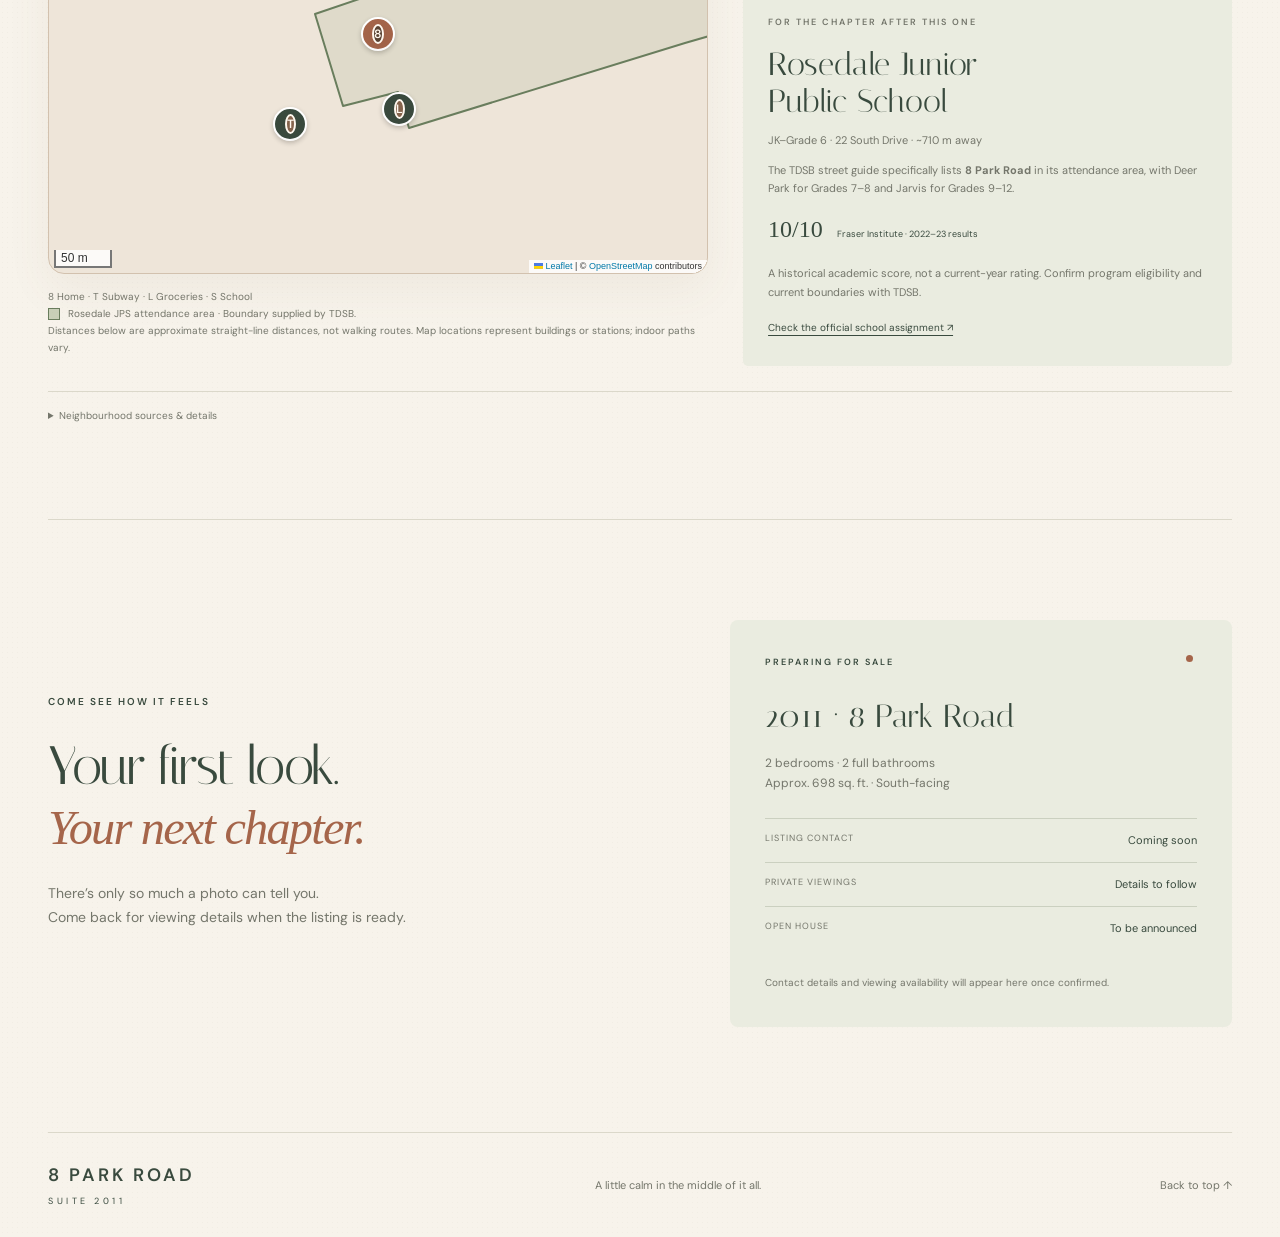
==== commit 26a1e796: "Update first highlight heading to Bloor and Yonge Subway PATH" ====
--- a/index.html
+++ b/index.html
@@ -42,7 +42,7 @@
         <div class="extra-views"><p class="eyebrow">More photos · Living room, entryway & rooftop</p><div class="extra-photo-grid"><a href="site/assets/living-sunlight-angle.jpg" data-view="8" data-tour="extras"><img src="site/assets/living-sunlight-angle.jpg" alt="Living room with sunlight across the floor and a view toward the bedroom doorway." loading="lazy" width="1368" height="1824"><span>Another sunny corner <span aria-hidden="true">↗</span></span></a><a href="site/assets/entryway.jpg" data-view="9" data-tour="extras"><img src="site/assets/entryway.jpg" alt="Entryway with a round mirror and shoe storage." loading="lazy" width="1368" height="1824"><span>A welcome home <span aria-hidden="true">↗</span></span></a><a href="site/assets/rooftop-lounge.jpg" data-view="10" data-tour="extras"><img src="site/assets/rooftop-lounge.jpg" alt="Rooftop terrace with lounge chairs, planting, and barbecues." loading="lazy" width="1368" height="1824"><span>Rooftop lounge <span aria-hidden="true">↗</span></span></a><a href="site/assets/rooftop-garden.jpg" data-view="11" data-tour="extras"><img src="site/assets/rooftop-garden.jpg" alt="Landscaped rooftop walkway with flowers and trees." loading="lazy" width="1368" height="1824"><span>Rooftop garden <span aria-hidden="true">↗</span></span></a></div></div>
       </div>
     </section>
-    <section class="home-orbit wrap" aria-labelledby="orbit-title"><p class="eyebrow">2011 · 8 Park Road</p><h2 id="orbit-title">Top 6 reasons<br>you’ll <em>love the home.</em></h2><div class="orbit-layout"><ul class="orbit-features"><li class="orbit-feature feature-0"><span class="reason-visual" aria-hidden="true"><svg viewBox="0 0 32 32" fill="none" stroke="currentColor" stroke-width="1.3" stroke-linecap="round" stroke-linejoin="round" aria-hidden="true"><path d="M8 3h16v20H8z M8 15h16 M12 7h3 M18 7h3 M12 19h1 M19 19h1 M10 23l-3 6 M22 23l3 6"/></svg></span><div class="reason-copy"><span class="eyebrow">Location</span><b>Subway. PATH. Yorkville.</b><small class="reason-short">Indoor subway &amp; shopping access</small><p class="reason-detail">Yorkville–Rosedale location. <strong>Indoor subway + underground shopping access</strong> · Lines 1 &amp; 2 · Stay indoors in winter.</p></div></li><li class="orbit-feature feature-1"><span class="reason-visual" aria-hidden="true"><svg viewBox="0 0 32 32" fill="none" stroke="currentColor" stroke-width="1.3" stroke-linecap="round" stroke-linejoin="round" aria-hidden="true"><path d="M5 11h22l-2 17H7z M11 11V8a5 5 0 0 1 10 0v3"/></svg></span><div class="reason-copy"><span class="eyebrow">Convenience</span><b>Everyday essentials, steps away</b><small class="reason-short">Longo’s ≈23 m · Rabba ≈100 m</small><p class="reason-detail"><strong>Longo’s ≈23 m · 24-hour Rabba ≈100 m.</strong> H-Mart, Shoppers, Holt Renfrew, cafés + dining nearby · U of T + hospitals within easy reach.</p></div></li><li class="orbit-feature feature-2"><span class="reason-visual" aria-hidden="true"><img src="site/assets/living-daylight.jpg" alt="" loading="lazy" width="100" height="100"></span><div class="reason-copy"><span class="eyebrow">Exposure</span><b>South-facing sunlight</b><small class="reason-short">Floor-to-ceiling windows throughout</small><p class="reason-detail"><strong>South-facing, floor-to-ceiling windows</strong> in the living room + both bedrooms · City + partial lake views.</p></div></li><li class="orbit-feature feature-3"><span class="reason-visual" aria-hidden="true"><img src="site/assets/primary-bedroom.png" alt="" loading="lazy" width="100" height="100"></span><div class="reason-copy"><span class="eyebrow">Layout</span><b>2 beds. 2 baths. 3 double closets.</b><small class="reason-short">698 sq. ft. · No wasted space</small><p class="reason-detail">Approx. 698 sq. ft. · Efficient layout. Owner-occupier comfort + <strong>long-term rental appeal.</strong></p></div></li><li class="orbit-feature feature-4"><span class="reason-visual" aria-hidden="true"><svg viewBox="0 0 32 32" fill="none" stroke="currentColor" stroke-width="1.3" stroke-linecap="round" stroke-linejoin="round" aria-hidden="true"><path d="M4 13l12-9 12 9 M7 12v17h18V12 M13 29v-9h6v9 M12 13h8"/></svg></span><div class="reason-copy"><span class="eyebrow">Schools</span><b>Rosedale &amp; Deer Park schools</b><small class="reason-short">Rosedale JK–6 · Deer Park Grades 7–8</small><p class="reason-detail"><strong>Rosedale Junior PS (JK–6)</strong> · Top-performing public elementary school. Deer Park Junior &amp; Senior PS (Grades 7–8).</p></div></li><li class="orbit-feature feature-5"><span class="reason-visual" aria-hidden="true"><img src="site/assets/rooftop-lounge.jpg" alt="" loading="lazy" width="100" height="100"></span><div class="reason-copy"><span class="eyebrow">Building</span><b>Comforts beyond your door</b><small class="reason-short">GoodLife · Rooftop BBQs · Concierge</small><p class="reason-detail">GoodLife access* · Rooftop BBQs · 24-hour concierge. <strong>All inclusive maintenance fee</strong> · Hydro, heat, water + A/C. *Gym membership separate.</p></div></li></ul><figure class="orbit-photo"><div class="orbit-circle"><img class="orbit-image is-visible" src="site/assets/living-daylight.jpg" alt="Sunlit living room with a sofa beside the windows" width="1824" height="1368"><img class="orbit-image" alt="" width="1824" height="1368" aria-hidden="true"></div><figcaption>Sunlit mornings in the living room.</figcaption><div class="orbit-controls"><button type="button" class="orbit-prev" aria-label="Previous interior photo">←</button><button type="button" class="orbit-pause" aria-label="Pause interior slideshow">Pause</button><button type="button" class="orbit-next" aria-label="Next interior photo">→</button></div></figure></div></section>
+    <section class="home-orbit wrap" aria-labelledby="orbit-title"><p class="eyebrow">2011 · 8 Park Road</p><h2 id="orbit-title">Top 6 reasons<br>you’ll <em>love the home.</em></h2><div class="orbit-layout"><ul class="orbit-features"><li class="orbit-feature feature-0"><span class="reason-visual" aria-hidden="true"><svg viewBox="0 0 32 32" fill="none" stroke="currentColor" stroke-width="1.3" stroke-linecap="round" stroke-linejoin="round" aria-hidden="true"><path d="M8 3h16v20H8z M8 15h16 M12 7h3 M18 7h3 M12 19h1 M19 19h1 M10 23l-3 6 M22 23l3 6"/></svg></span><div class="reason-copy"><span class="eyebrow">Location</span><b>Bloor &amp; Yonge. Subway. PATH</b><small class="reason-short">Indoor subway &amp; shopping access</small><p class="reason-detail"><strong>Indoor access to Bloor-Yonge subway, Lines 1 &amp; 2 + underground path</strong> · Stay indoors in winter.</p></div></li><li class="orbit-feature feature-1"><span class="reason-visual" aria-hidden="true"><svg viewBox="0 0 32 32" fill="none" stroke="currentColor" stroke-width="1.3" stroke-linecap="round" stroke-linejoin="round" aria-hidden="true"><path d="M5 11h22l-2 17H7z M11 11V8a5 5 0 0 1 10 0v3"/></svg></span><div class="reason-copy"><span class="eyebrow">Convenience</span><b>Everyday essentials, steps away</b><small class="reason-short">Longo’s ≈23 m · Rabba ≈100 m</small><p class="reason-detail"><strong>Longo’s ≈23 m · 24-hour Rabba ≈100 m.</strong> H-Mart, Shoppers, Holt Renfrew, cafés + dining nearby · U of T + hospitals within easy reach.</p></div></li><li class="orbit-feature feature-2"><span class="reason-visual" aria-hidden="true"><img src="site/assets/living-daylight.jpg" alt="" loading="lazy" width="100" height="100"></span><div class="reason-copy"><span class="eyebrow">Exposure</span><b>South-facing sunlight</b><small class="reason-short">Floor-to-ceiling windows throughout</small><p class="reason-detail"><strong>South-facing, floor-to-ceiling windows</strong> in the living room + both bedrooms · City + partial lake views.</p></div></li><li class="orbit-feature feature-3"><span class="reason-visual" aria-hidden="true"><img src="site/assets/primary-bedroom.png" alt="" loading="lazy" width="100" height="100"></span><div class="reason-copy"><span class="eyebrow">Layout</span><b>2 beds. 2 baths. 3 double closets.</b><small class="reason-short">698 sq. ft. · No wasted space</small><p class="reason-detail">Approx. 698 sq. ft. · Efficient layout. Owner-occupier comfort + <strong>long-term rental appeal.</strong></p></div></li><li class="orbit-feature feature-4"><span class="reason-visual" aria-hidden="true"><svg viewBox="0 0 32 32" fill="none" stroke="currentColor" stroke-width="1.3" stroke-linecap="round" stroke-linejoin="round" aria-hidden="true"><path d="M4 13l12-9 12 9 M7 12v17h18V12 M13 29v-9h6v9 M12 13h8"/></svg></span><div class="reason-copy"><span class="eyebrow">Schools</span><b>Rosedale &amp; Deer Park schools</b><small class="reason-short">Rosedale JK–6 · Deer Park Grades 7–8</small><p class="reason-detail"><strong>Rosedale Junior PS (JK–6)</strong> · Top-performing public elementary school. Deer Park Junior &amp; Senior PS (Grades 7–8).</p></div></li><li class="orbit-feature feature-5"><span class="reason-visual" aria-hidden="true"><img src="site/assets/rooftop-lounge.jpg" alt="" loading="lazy" width="100" height="100"></span><div class="reason-copy"><span class="eyebrow">Building</span><b>Comforts beyond your door</b><small class="reason-short">GoodLife · Rooftop BBQs · Concierge</small><p class="reason-detail">GoodLife access* · Rooftop BBQs · 24-hour concierge. <strong>All inclusive maintenance fee</strong> · Hydro, heat, water + A/C. *Gym membership separate.</p></div></li></ul><figure class="orbit-photo"><div class="orbit-circle"><img class="orbit-image is-visible" src="site/assets/living-daylight.jpg" alt="Sunlit living room with a sofa beside the windows" width="1824" height="1368"><img class="orbit-image" alt="" width="1824" height="1368" aria-hidden="true"></div><figcaption>Sunlit mornings in the living room.</figcaption><div class="orbit-controls"><button type="button" class="orbit-prev" aria-label="Previous interior photo">←</button><button type="button" class="orbit-pause" aria-label="Pause interior slideshow">Pause</button><button type="button" class="orbit-next" aria-label="Next interior photo">→</button></div></figure></div></section>
     <section class="room-stories wrap section" id="rooms" aria-labelledby="rooms-title"><div class="section-heading"><div><p class="eyebrow">Find your favourite corner</p><h2 id="rooms-title">A place for <em>your kind of day.</em></h2></div><p class="muted">Real living spaces. Room for your own routines.</p></div>
       <article class="room-story"><figure class="story-photo living-scenes"><a class="scene-main" href="site/assets/living-daylight.jpg" data-view="6" aria-label="Open the selected living room or kitchen photograph"><img src="site/assets/living-daylight.jpg" alt="Sunlit living room with a sofa and desk beside the windows" loading="lazy" width="1824" height="1368"><span class="photo-expand">See the photo ↗</span></a><div class="scene-selector" role="group" aria-label="Living and kitchen photo views"><a href="site/assets/living-daylight.jpg" data-scene="6" aria-current="true">Daylight</a><a href="site/assets/living-to-windows.jpg" data-scene="1">Evening</a><a href="site/assets/kitchen-daylight.jpg" data-scene="7">Kitchen</a></div><figcaption aria-live="polite">Living room · In the daylight</figcaption></figure><div class="story-copy"><p class="eyebrow">Supper, a movie, one more conversation</p><h3>The heart<br>of <em>the home.</em></h3><p>An open kitchen and living area keep you in the same conversation, whether one of you is cooking or both of you are winding down.</p><ul class="quiet-features"><li>Refreshed cabinetry and backsplash</li><li>Induction cooking, convection and Air Fry</li><li>Range hood vented directly outdoors</li></ul></div></article>
       <article class="room-story reverse"><figure class="story-photo"><a href="site/assets/primary-bedroom.png" data-view="3"><img src="site/assets/primary-bedroom.png" alt="Primary bedroom with a bed, warm lighting, and a desk beside the bright windows" loading="lazy" width="1445" height="1088"><span class="photo-expand">See the photo ↗</span></a><figcaption>Primary bedroom · Owner-supplied photograph</figcaption></figure><div class="story-copy"><p class="eyebrow">A softer end to the day</p><h3>Close the laptop.<br><em>Settle in.</em></h3><p>A spacious primary bedroom gives you room to settle in, with space for your bed and a desk by the window. The original floor plan lists it at approximately 10′9″ × 15′2″. South-facing windows and custom roller shades let you set the mood.</p><p class="muted">A full ensuite means a little more ease in the morning, too.</p></div></article>
